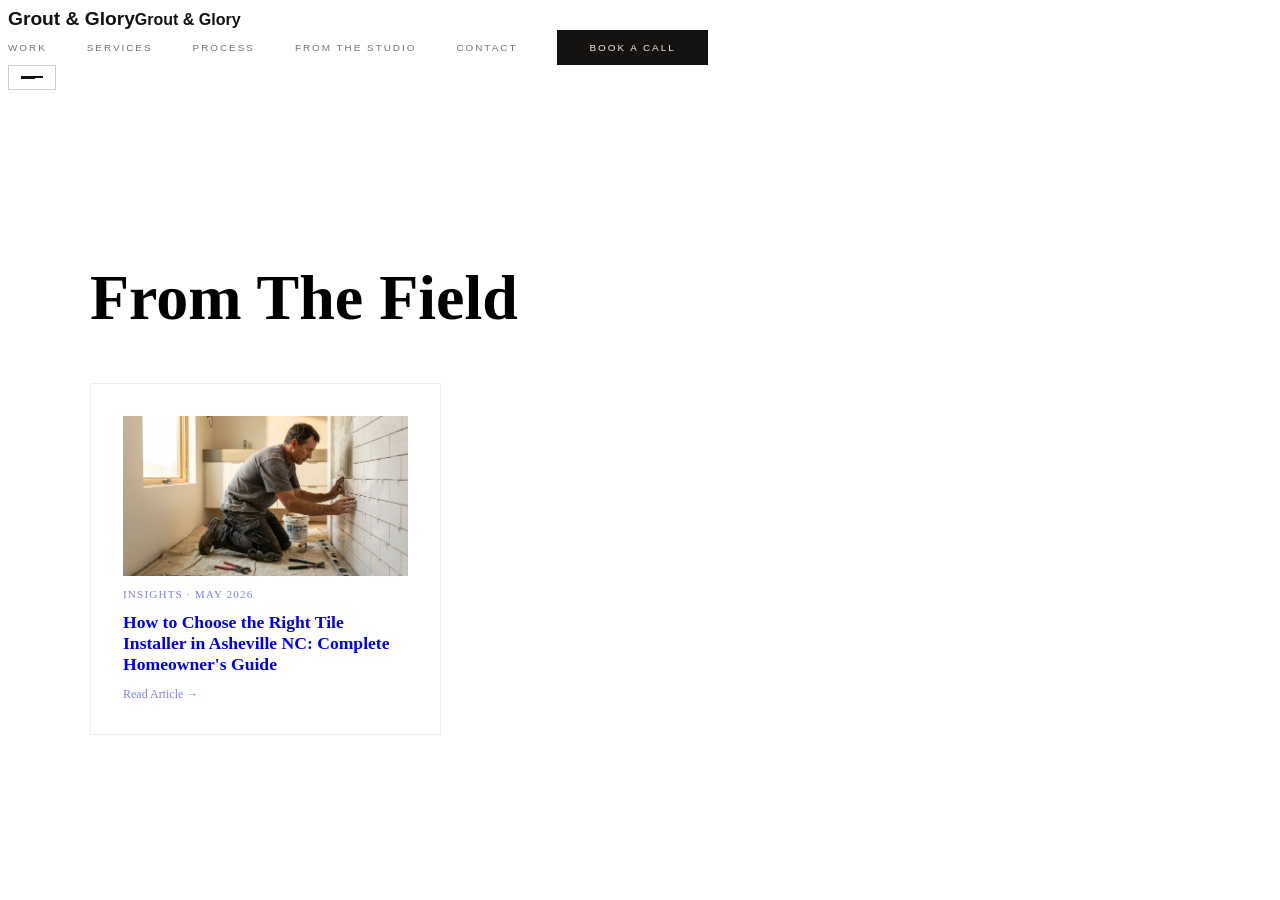
==== blog/index.html @ d34d81d6 "Rebuild blog index: choose-tile-installer-asheville-nc-guide" ====
<!DOCTYPE html>
<html lang="en">
<head>
<meta charset="UTF-8"><meta name="viewport" content="width=device-width, initial-scale=1.0">
<title>Blog | Grout & Glory Tile Co.</title>
<meta name="description" content="Tips, insights, and advice from Grout & Glory Tile Co..">
<link rel="canonical" href="https://www.groutandglory.com/blog/">

<link rel="preload" href="fonts/Chillax-Bold.woff2" as="font" type="font/woff2" crossorigin><link rel="preload" href="fonts/Satoshi-Medium.woff2" as="font" type="font/woff2" crossorigin>
<style>@font-face{font-family:'Chillax';src:url('fonts/Chillax-Medium.woff2') format('woff2');font-weight:500;font-style:normal;font-display:swap;}@font-face{font-family:'Chillax';src:url('fonts/Chillax-SemiBold.woff2') format('woff2');font-weight:600;font-style:normal;font-display:swap;}@font-face{font-family:'Chillax';src:url('fonts/Chillax-Bold.woff2') format('woff2');font-weight:700;font-style:normal;font-display:swap;}@font-face{font-family:'Zodiak';src:url('fonts/Zodiak-Regular.woff2') format('woff2');font-weight:400;font-style:normal;font-display:swap;}@font-face{font-family:'Zodiak';src:url('fonts/Zodiak-Italic.woff2') format('woff2');font-weight:400;font-style:italic;font-display:swap;}@font-face{font-family:'Zodiak';src:url('fonts/Zodiak-Bold.woff2') format('woff2');font-weight:700;font-style:normal;font-display:swap;}@font-face{font-family:'Satoshi';src:url('fonts/Satoshi-Regular.woff2') format('woff2');font-weight:400;font-style:normal;font-display:swap;}@font-face{font-family:'Satoshi';src:url('fonts/Satoshi-Medium.woff2') format('woff2');font-weight:500;font-style:normal;font-display:swap;}</style>
</head>
<body class="bg-linen text-ink font-zodiak leading-relaxed">
<nav id="nav"><a href="#" style="font-family:'Chillax',sans-serif;font-weight:600;font-size:1.2rem;color:#141210;text-decoration:none;" class="desk">Grout &amp; Glory</a><a href="#" style="font-family:'Chillax',sans-serif;font-weight:600;font-size:1rem;color:#141210;text-decoration:none;" class="mob">Grout &amp; Glory</a><div class="desk" style="display:flex;align-items:center;gap:2.5rem;"><a href="#work" style="font-family:'Satoshi',sans-serif;font-size:.62rem;letter-spacing:.2em;text-transform:uppercase;color:#7A7169;text-decoration:none;">Work</a><a href="#services" style="font-family:'Satoshi',sans-serif;font-size:.62rem;letter-spacing:.2em;text-transform:uppercase;color:#7A7169;text-decoration:none;">Services</a><a href="#process" style="font-family:'Satoshi',sans-serif;font-size:.62rem;letter-spacing:.2em;text-transform:uppercase;color:#7A7169;text-decoration:none;">Process</a><a href="/blog/" style="font-family:'Satoshi',sans-serif;font-size:.62rem;letter-spacing:.2em;text-transform:uppercase;color:#7A7169;text-decoration:none;">From the Studio</a><a href="#contact" style="font-family:'Satoshi',sans-serif;font-size:.62rem;letter-spacing:.2em;text-transform:uppercase;color:#7A7169;text-decoration:none;">Contact</a><a href="#contact" style="font-family:'Satoshi',sans-serif;font-size:.62rem;font-weight:500;letter-spacing:.2em;text-transform:uppercase;background:#141210;color:#F2EDE6;padding:.75rem 2rem;text-decoration:none;">Book a Call</a></div><button id="hbg" class="mob" style="flex-direction:column;gap:5px;padding:10px 12px;background:none;border:1px solid #D4CEC7;cursor:pointer;" aria-label="Open menu"><span style="display:block;width:22px;height:1px;background:#141210;"></span><span style="display:block;width:22px;height:1px;background:#141210;"></span><span style="display:block;width:14px;height:1px;background:#141210;"></span></button></nav>
<main style="padding:8rem 3rem 6rem;max-width:1100px;margin:0 auto;">
  <h1 style="font-size:clamp(2rem,5vw,4rem);margin-bottom:3rem;">From The Field</h1>
  <div style="display:grid;grid-template-columns:repeat(auto-fill,minmax(300px,1fr));gap:1.5rem;">
    
    <a href="/blog/choose-tile-installer-asheville-nc-guide/" style="text-decoration:none;display:flex;flex-direction:column;gap:0.75rem;padding:2rem;border:1px solid #eee;transition:border-color 0.2s;" onmouseenter="this.style.borderColor='currentColor'" onmouseleave="this.style.borderColor='#eee'">
      <img src="/blog/choose-tile-installer-asheville-nc-guide/hero.webp" alt="Professional tile installer carefully placing subway tiles on bathroom wall during Asheville home renovation" loading="lazy" style="width:100%;aspect-ratio:16/9;object-fit:cover;">
      <div style="font-size:0.7rem;opacity:0.5;text-transform:uppercase;letter-spacing:0.1em;">Insights · May 2026</div>
      <div style="font-size:1.1rem;font-weight:600;line-height:1.2;">How to Choose the Right Tile Installer in Asheville NC: Complete Homeowner's Guide</div>
      
      <div style="font-size:0.75rem;opacity:0.5;margin-top:auto;">Read Article →</div>
    </a>
  </div>
</main>

</body>
</html>
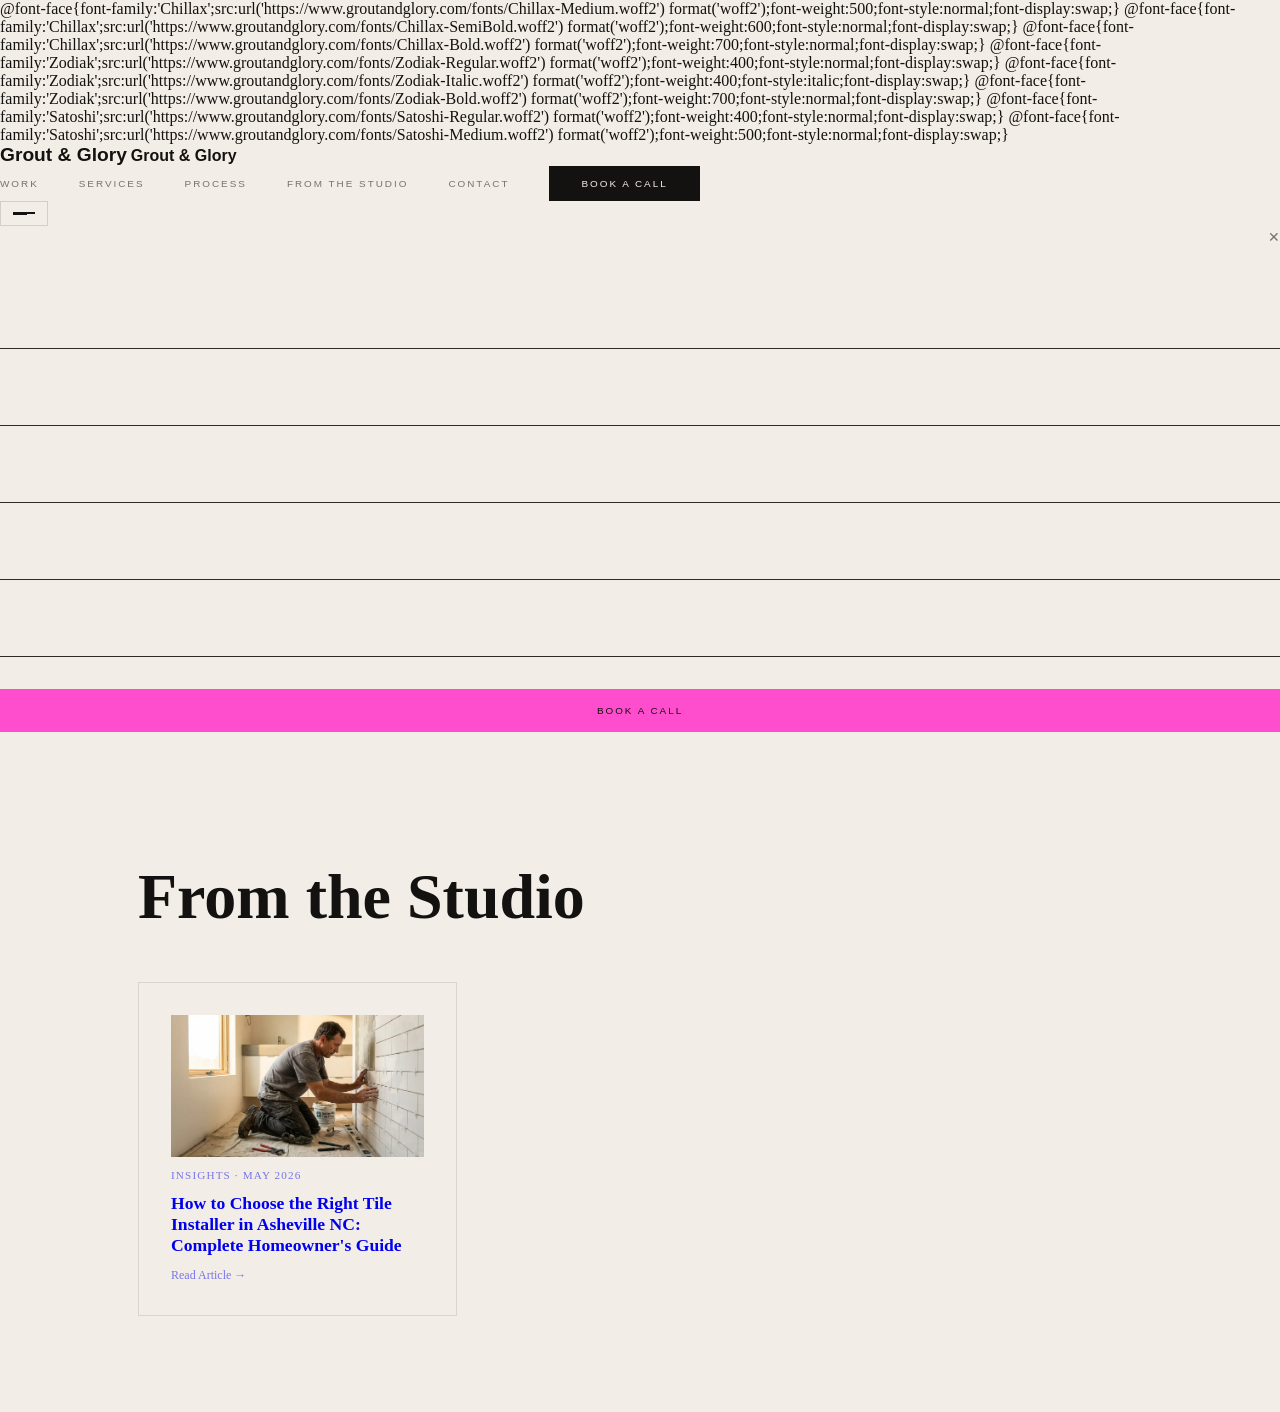
==== commit f69de68a: "Rebuild blog index: choose-tile-installer-asheville-nc-guide" ====
--- a/blog/index.html
+++ b/blog/index.html
@@ -2,20 +2,99 @@
 <html lang="en">
 <head>
 <meta charset="UTF-8"><meta name="viewport" content="width=device-width, initial-scale=1.0">
-<title>Blog | Grout & Glory Tile Co.</title>
+<title>From the Studio | Grout & Glory Tile Co.</title>
 <meta name="description" content="Tips, insights, and advice from Grout & Glory Tile Co..">
-<link rel="canonical" href="https://www.groutandglory.com/blog/">
+<link rel="canonical" href="https://thewaydma.co/blog/">
+@font-face{font-family:'Chillax';src:url('https://www.groutandglory.com/fonts/Chillax-Medium.woff2') format('woff2');font-weight:500;font-style:normal;font-display:swap;}
+@font-face{font-family:'Chillax';src:url('https://www.groutandglory.com/fonts/Chillax-SemiBold.woff2') format('woff2');font-weight:600;font-style:normal;font-display:swap;}
+@font-face{font-family:'Chillax';src:url('https://www.groutandglory.com/fonts/Chillax-Bold.woff2') format('woff2');font-weight:700;font-style:normal;font-display:swap;}
+@font-face{font-family:'Zodiak';src:url('https://www.groutandglory.com/fonts/Zodiak-Regular.woff2') format('woff2');font-weight:400;font-style:normal;font-display:swap;}
+@font-face{font-family:'Zodiak';src:url('https://www.groutandglory.com/fonts/Zodiak-Italic.woff2') format('woff2');font-weight:400;font-style:italic;font-display:swap;}
+@font-face{font-family:'Zodiak';src:url('https://www.groutandglory.com/fonts/Zodiak-Bold.woff2') format('woff2');font-weight:700;font-style:normal;font-display:swap;}
+@font-face{font-family:'Satoshi';src:url('https://www.groutandglory.com/fonts/Satoshi-Regular.woff2') format('woff2');font-weight:400;font-style:normal;font-display:swap;}
+@font-face{font-family:'Satoshi';src:url('https://www.groutandglory.com/fonts/Satoshi-Medium.woff2') format('woff2');font-weight:500;font-style:normal;font-display:swap;}
+<style>
+*{margin:0;padding:0;box-sizing:border-box;}
+body{background:#F2EDE6;}
+body{background:#F2EDE6;color:#141210;font-family:'Zodiak',serif;}
 
-<link rel="preload" href="fonts/Chillax-Bold.woff2" as="font" type="font/woff2" crossorigin><link rel="preload" href="fonts/Satoshi-Medium.woff2" as="font" type="font/woff2" crossorigin>
-<style>@font-face{font-family:'Chillax';src:url('fonts/Chillax-Medium.woff2') format('woff2');font-weight:500;font-style:normal;font-display:swap;}@font-face{font-family:'Chillax';src:url('fonts/Chillax-SemiBold.woff2') format('woff2');font-weight:600;font-style:normal;font-display:swap;}@font-face{font-family:'Chillax';src:url('fonts/Chillax-Bold.woff2') format('woff2');font-weight:700;font-style:normal;font-display:swap;}@font-face{font-family:'Zodiak';src:url('fonts/Zodiak-Regular.woff2') format('woff2');font-weight:400;font-style:normal;font-display:swap;}@font-face{font-family:'Zodiak';src:url('fonts/Zodiak-Italic.woff2') format('woff2');font-weight:400;font-style:italic;font-display:swap;}@font-face{font-family:'Zodiak';src:url('fonts/Zodiak-Bold.woff2') format('woff2');font-weight:700;font-style:normal;font-display:swap;}@font-face{font-family:'Satoshi';src:url('fonts/Satoshi-Regular.woff2') format('woff2');font-weight:400;font-style:normal;font-display:swap;}@font-face{font-family:'Satoshi';src:url('fonts/Satoshi-Medium.woff2') format('woff2');font-weight:500;font-style:normal;font-display:swap;}</style>
+.post-container{max-width:760px;margin:0 auto;padding:8rem 3rem 4rem;}
+
+.post-header{margin-bottom:3rem;padding-bottom:3rem;border-bottom:1px solid #D4CEC7;}
+
+.post-title{font-family:'Chillax',sans-serif;font-weight:700;font-size:clamp(36px,6vw,68px);color:#141210;line-height:.95;letter-spacing:-.03em;margin-bottom:1.5rem;}
+
+.post-excerpt{font-size:1.05rem;color:#7A7169;line-height:1.75;font-style:italic;}
+
+.post-body{line-height:1.8;}
+
+.post-body h2{font-family:'Chillax',sans-serif;font-weight:600;font-size:1.8rem;color:#141210;line-height:1.2;letter-spacing:-.02em;margin:3rem 0 1.5rem;padding-bottom:1rem;border-bottom:1px solid #D4CEC7;}
+
+.post-body p{font-size:1rem;color:#141210;margin-bottom:1.5rem;}
+
+.post-body strong{color:#141210;font-weight:700;}
+
+.post-body ul,.post-body ol{margin:1.5rem 0;padding-left:2rem;}
+
+.post-body li{margin-bottom:.75rem;color:#141210;}
+
+.post-body a.post-link{color:#FF4ECD;text-decoration:underline;text-underline-offset:3px;}
+
+.post-cta{background:#E8E2DA;border:1px solid #D4CEC7;padding:2.5rem;margin:4rem 0;}
+
+.post-cta h3{font-family:'Chillax',sans-serif;font-weight:600;font-size:1.5rem;color:#141210;line-height:1.2;margin-bottom:1rem;}
+
+.post-cta p{color:#7A7169;line-height:1.75;margin-bottom:1.5rem;}
+
+.post-cta-btn{font-family:'Satoshi',sans-serif;font-size:.62rem;font-weight:500;letter-spacing:.2em;text-transform:uppercase;background:#141210;color:#F2EDE6;padding:.75rem 2rem;text-decoration:none;display:inline-block;}
+
+.post-back a{color:#7A7169;opacity:.7;font-family:'Satoshi',sans-serif;font-size:.62rem;letter-spacing:.2em;text-transform:uppercase;text-decoration:none;}
+
+@media(max-width:768px){
+.post-container{padding:6rem 1.5rem 3rem;}
+.post-title{font-size:clamp(28px,8vw,42px);}
+.post-cta{padding:2rem 1.5rem;}
+}
+@media(max-width:768px){body{cursor:auto;}}
+</style>
 </head>
 <body class="bg-linen text-ink font-zodiak leading-relaxed">
-<nav id="nav"><a href="#" style="font-family:'Chillax',sans-serif;font-weight:600;font-size:1.2rem;color:#141210;text-decoration:none;" class="desk">Grout &amp; Glory</a><a href="#" style="font-family:'Chillax',sans-serif;font-weight:600;font-size:1rem;color:#141210;text-decoration:none;" class="mob">Grout &amp; Glory</a><div class="desk" style="display:flex;align-items:center;gap:2.5rem;"><a href="#work" style="font-family:'Satoshi',sans-serif;font-size:.62rem;letter-spacing:.2em;text-transform:uppercase;color:#7A7169;text-decoration:none;">Work</a><a href="#services" style="font-family:'Satoshi',sans-serif;font-size:.62rem;letter-spacing:.2em;text-transform:uppercase;color:#7A7169;text-decoration:none;">Services</a><a href="#process" style="font-family:'Satoshi',sans-serif;font-size:.62rem;letter-spacing:.2em;text-transform:uppercase;color:#7A7169;text-decoration:none;">Process</a><a href="/blog/" style="font-family:'Satoshi',sans-serif;font-size:.62rem;letter-spacing:.2em;text-transform:uppercase;color:#7A7169;text-decoration:none;">From the Studio</a><a href="#contact" style="font-family:'Satoshi',sans-serif;font-size:.62rem;letter-spacing:.2em;text-transform:uppercase;color:#7A7169;text-decoration:none;">Contact</a><a href="#contact" style="font-family:'Satoshi',sans-serif;font-size:.62rem;font-weight:500;letter-spacing:.2em;text-transform:uppercase;background:#141210;color:#F2EDE6;padding:.75rem 2rem;text-decoration:none;">Book a Call</a></div><button id="hbg" class="mob" style="flex-direction:column;gap:5px;padding:10px 12px;background:none;border:1px solid #D4CEC7;cursor:pointer;" aria-label="Open menu"><span style="display:block;width:22px;height:1px;background:#141210;"></span><span style="display:block;width:22px;height:1px;background:#141210;"></span><span style="display:block;width:14px;height:1px;background:#141210;"></span></button></nav>
+<nav id="nav">
+  <a href="#" style="font-family:'Chillax',sans-serif;font-weight:600;font-size:1.2rem;color:#141210;text-decoration:none;" class="desk">Grout &amp; Glory</a>
+  <a href="#" style="font-family:'Chillax',sans-serif;font-weight:600;font-size:1rem;color:#141210;text-decoration:none;" class="mob">Grout &amp; Glory</a>
+  <div class="desk" style="display:flex;align-items:center;gap:2.5rem;">
+    <a href="#work" style="font-family:'Satoshi',sans-serif;font-size:.62rem;letter-spacing:.2em;text-transform:uppercase;color:#7A7169;text-decoration:none;">Work</a>
+    <a href="#services" style="font-family:'Satoshi',sans-serif;font-size:.62rem;letter-spacing:.2em;text-transform:uppercase;color:#7A7169;text-decoration:none;">Services</a>
+    <a href="#process" style="font-family:'Satoshi',sans-serif;font-size:.62rem;letter-spacing:.2em;text-transform:uppercase;color:#7A7169;text-decoration:none;">Process</a>
+    <a href="/blog/" style="font-family:'Satoshi',sans-serif;font-size:.62rem;letter-spacing:.2em;text-transform:uppercase;color:#7A7169;text-decoration:none;">From the Studio</a>
+    <a href="#contact" style="font-family:'Satoshi',sans-serif;font-size:.62rem;letter-spacing:.2em;text-transform:uppercase;color:#7A7169;text-decoration:none;">Contact</a>
+    <a href="#contact" style="font-family:'Satoshi',sans-serif;font-size:.62rem;font-weight:500;letter-spacing:.2em;text-transform:uppercase;background:#141210;color:#F2EDE6;padding:.75rem 2rem;text-decoration:none;">Book a Call</a>
+  </div>
+  <button id="hbg" class="mob" style="flex-direction:column;gap:5px;padding:10px 12px;background:none;border:1px solid #D4CEC7;cursor:pointer;" aria-label="Open menu">
+    <span style="display:block;width:22px;height:1px;background:#141210;"></span>
+    <span style="display:block;width:22px;height:1px;background:#141210;"></span>
+    <span style="display:block;width:14px;height:1px;background:#141210;"></span>
+  </button>
+</nav>
+<div class="mobile-nav" id="mnav">
+  <div style="display:flex;justify-content:space-between;align-items:center;margin-bottom:3rem;">
+    <span style="font-family:'Chillax',sans-serif;font-weight:600;font-size:1.2rem;color:#F2EDE6;">Grout &amp; Glory</span>
+    <button id="cnav" style="font-family:'Satoshi',sans-serif;font-size:.9rem;color:#7A7169;background:none;border:none;" aria-label="Close">&#x2715;</button>
+  </div>
+  <div style="display:flex;flex-direction:column;gap:1.5rem;">
+    <a href="#work" style="font-family:'Chillax',sans-serif;font-size:1.5rem;font-weight:600;color:#F2EDE6;text-decoration:none;border-bottom:1px solid #2E2B28;padding-bottom:1.5rem;" onclick="cmnav()">Work</a>
+    <a href="#services" style="font-family:'Chillax',sans-serif;font-size:1.5rem;font-weight:600;color:#F2EDE6;text-decoration:none;border-bottom:1px solid #2E2B28;padding-bottom:1.5rem;" onclick="cmnav()">Services</a>
+    <a href="#process" style="font-family:'Chillax',sans-serif;font-size:1.5rem;font-weight:600;color:#F2EDE6;text-decoration:none;border-bottom:1px solid #2E2B28;padding-bottom:1.5rem;" onclick="cmnav()">Process</a>
+    <a href="/blog/" style="font-family:'Chillax',sans-serif;font-size:1.5rem;font-weight:600;color:#F2EDE6;text-decoration:none;border-bottom:1px solid #2E2B28;padding-bottom:1.5rem;" onclick="cmnav()">From the Studio</a>
+    <a href="#contact" style="font-family:'Chillax',sans-serif;font-size:1.5rem;font-weight:600;color:#F2EDE6;text-decoration:none;border-bottom:1px solid #2E2B28;padding-bottom:1.5rem;" onclick="cmnav()">Contact</a>
+    <a href="#contact" style="font-family:'Satoshi',sans-serif;font-size:.62rem;letter-spacing:.2em;text-transform:uppercase;background:#FF4ECD;color:#141210;padding:1rem 2rem;text-decoration:none;display:block;text-align:center;margin-top:.5rem;" onclick="cmnav()">Book a Call</a>
+  </div>
+</div>
 <main style="padding:8rem 3rem 6rem;max-width:1100px;margin:0 auto;">
-  <h1 style="font-size:clamp(2rem,5vw,4rem);margin-bottom:3rem;">From The Field</h1>
+  <h1 style="font-size:clamp(2rem,5vw,4rem);margin-bottom:3rem;">From the Studio</h1>
   <div style="display:grid;grid-template-columns:repeat(auto-fill,minmax(300px,1fr));gap:1.5rem;">
     
-    <a href="/blog/choose-tile-installer-asheville-nc-guide/" style="text-decoration:none;display:flex;flex-direction:column;gap:0.75rem;padding:2rem;border:1px solid #eee;transition:border-color 0.2s;" onmouseenter="this.style.borderColor='currentColor'" onmouseleave="this.style.borderColor='#eee'">
+    <a href="/blog/choose-tile-installer-asheville-nc-guide/" style="text-decoration:none;display:flex;flex-direction:column;gap:0.75rem;padding:2rem;border:1px solid rgba(0,0,0,0.1);transition:border-color 0.2s;" onmouseenter="this.style.borderColor='currentColor'" onmouseleave="this.style.borderColor='rgba(0,0,0,0.1)'">
       <img src="/blog/choose-tile-installer-asheville-nc-guide/hero.webp" alt="Professional tile installer carefully placing subway tiles on bathroom wall during Asheville home renovation" loading="lazy" style="width:100%;aspect-ratio:16/9;object-fit:cover;">
       <div style="font-size:0.7rem;opacity:0.5;text-transform:uppercase;letter-spacing:0.1em;">Insights · May 2026</div>
       <div style="font-size:1.1rem;font-weight:600;line-height:1.2;">How to Choose the Right Tile Installer in Asheville NC: Complete Homeowner's Guide</div>
@@ -25,5 +104,9 @@
   </div>
 </main>
 
+<script>
+const nav=document.querySelector('nav');
+if(nav){window.addEventListener('scroll',()=>{if(window.scrollY>60){nav.style.background='rgba(255,255,255,0.95)';nav.style.backdropFilter='blur(12px)';}else{nav.style.background='';nav.style.backdropFilter='';}});}
+</script>
 </body>
 </html>
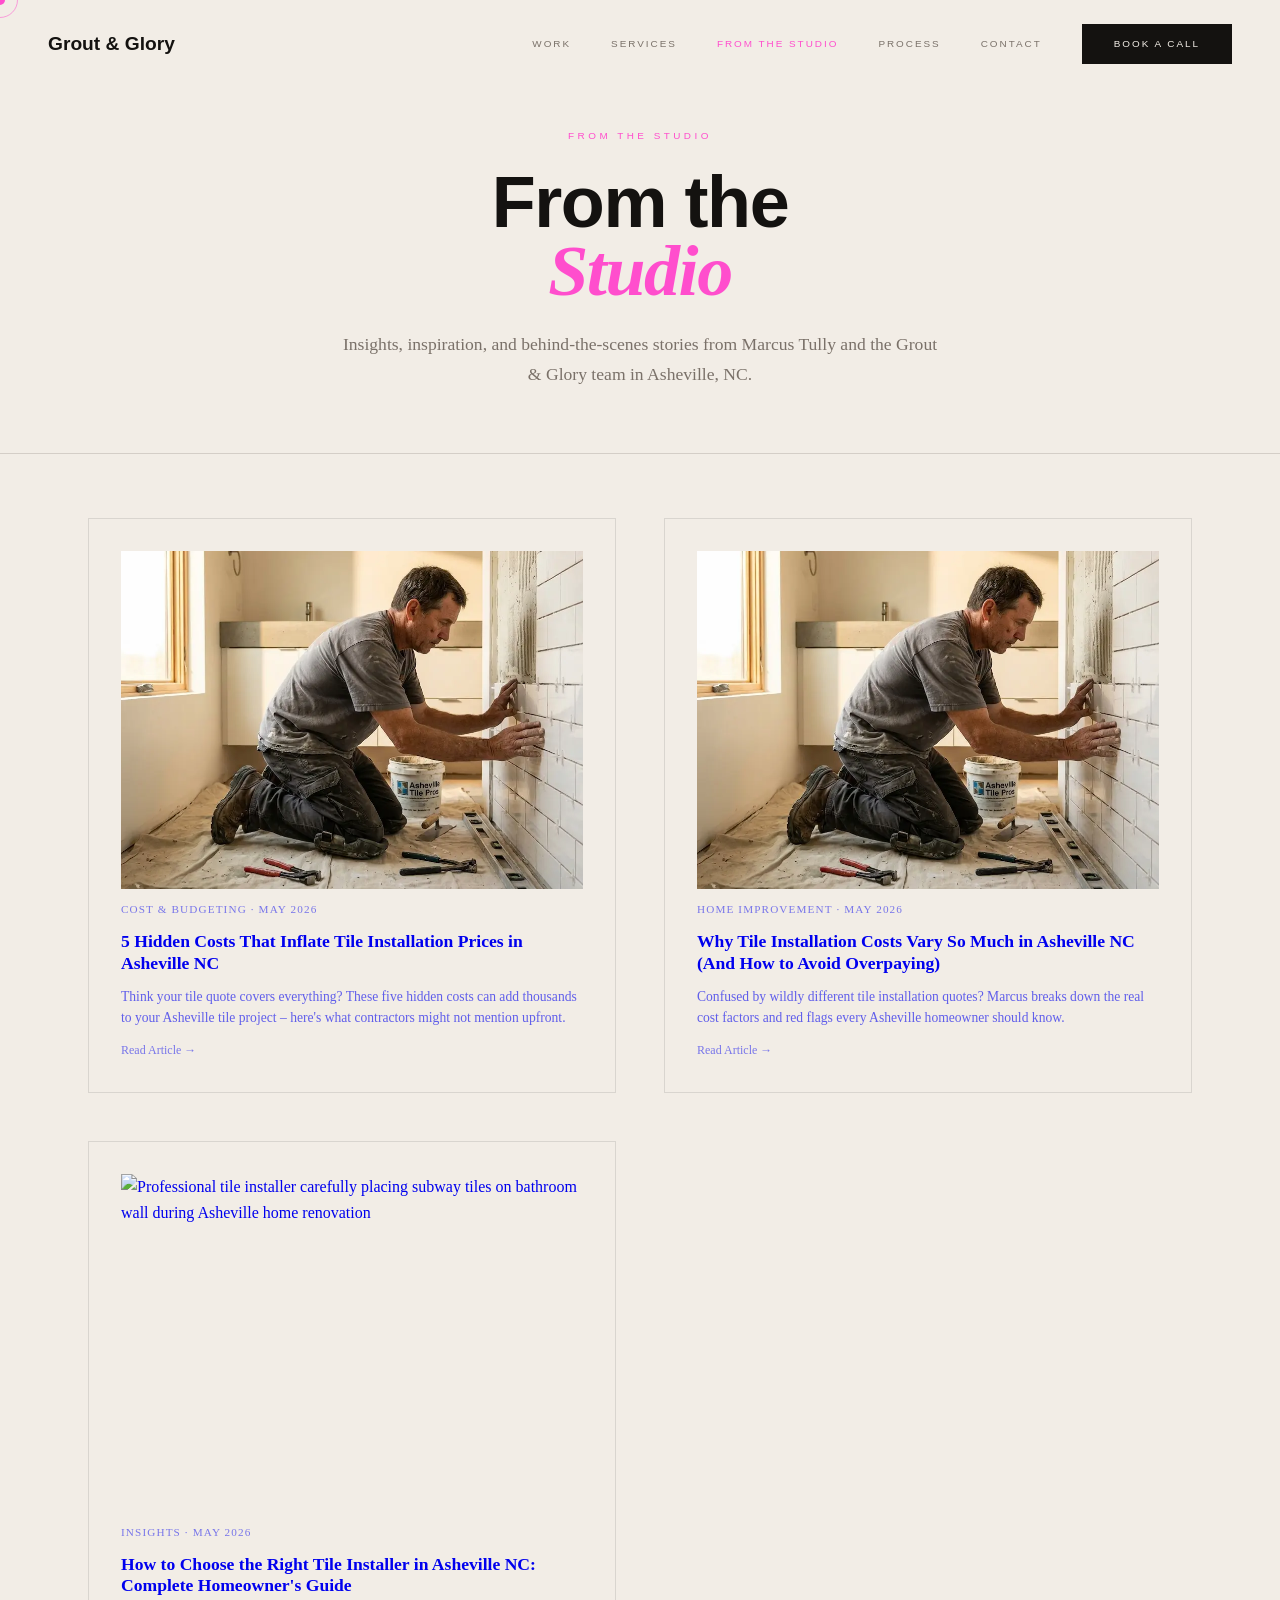
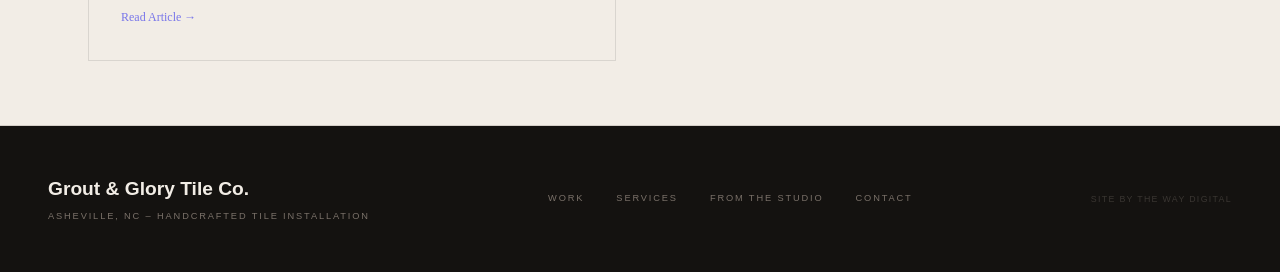
==== commit 85056e79: "Rebuild blog index: hidden-costs-tile-installation-asheville-nc" ====
--- a/blog/index.html
+++ b/blog/index.html
@@ -1,74 +1,82 @@
 <!DOCTYPE html>
 <html lang="en">
 <head>
-<meta charset="UTF-8"><meta name="viewport" content="width=device-width, initial-scale=1.0">
+<meta charset="UTF-8">
+<meta name="viewport" content="width=device-width, initial-scale=1.0">
 <title>From the Studio | Grout & Glory Tile Co.</title>
-<meta name="description" content="Tips, insights, and advice from Grout & Glory Tile Co..">
+<meta name="description" content="Insights, inspiration, and behind-the-scenes stories from Marcus Tully and the Grout & Glory team in Asheville, NC.">
 <link rel="canonical" href="https://thewaydma.co/blog/">
-@font-face{font-family:'Chillax';src:url('https://www.groutandglory.com/fonts/Chillax-Medium.woff2') format('woff2');font-weight:500;font-style:normal;font-display:swap;}
-@font-face{font-family:'Chillax';src:url('https://www.groutandglory.com/fonts/Chillax-SemiBold.woff2') format('woff2');font-weight:600;font-style:normal;font-display:swap;}
-@font-face{font-family:'Chillax';src:url('https://www.groutandglory.com/fonts/Chillax-Bold.woff2') format('woff2');font-weight:700;font-style:normal;font-display:swap;}
-@font-face{font-family:'Zodiak';src:url('https://www.groutandglory.com/fonts/Zodiak-Regular.woff2') format('woff2');font-weight:400;font-style:normal;font-display:swap;}
-@font-face{font-family:'Zodiak';src:url('https://www.groutandglory.com/fonts/Zodiak-Italic.woff2') format('woff2');font-weight:400;font-style:italic;font-display:swap;}
-@font-face{font-family:'Zodiak';src:url('https://www.groutandglory.com/fonts/Zodiak-Bold.woff2') format('woff2');font-weight:700;font-style:normal;font-display:swap;}
-@font-face{font-family:'Satoshi';src:url('https://www.groutandglory.com/fonts/Satoshi-Regular.woff2') format('woff2');font-weight:400;font-style:normal;font-display:swap;}
-@font-face{font-family:'Satoshi';src:url('https://www.groutandglory.com/fonts/Satoshi-Medium.woff2') format('woff2');font-weight:500;font-style:normal;font-display:swap;}
+<meta property="og:type" content="website">
+<meta property="og:url" content="{{INDEX_CANONICAL}}">
+<meta property="og:title" content="From the Studio | Grout & Glory Tile Co.">
+<meta property="og:description" content="Insights, inspiration, and behind-the-scenes stories from Marcus Tully and the Grout & Glory team in Asheville, NC.">
+<meta property="og:site_name" content="Grout & Glory Tile Co.">
+<meta name="twitter:card" content="summary_large_image">
+<meta name="twitter:title" content="From the Studio | Grout & Glory Tile Co.">
+<meta name="twitter:description" content="Insights, inspiration, and behind-the-scenes stories from Marcus Tully and the Grout & Glory team in Asheville, NC.">
+<meta name="theme-color" content="#F2EDE6">
 <style>
-*{margin:0;padding:0;box-sizing:border-box;}
-body{background:#F2EDE6;}
-body{background:#F2EDE6;color:#141210;font-family:'Zodiak',serif;}
-
-.post-container{max-width:760px;margin:0 auto;padding:8rem 3rem 4rem;}
-
-.post-header{margin-bottom:3rem;padding-bottom:3rem;border-bottom:1px solid #D4CEC7;}
-
-.post-title{font-family:'Chillax',sans-serif;font-weight:700;font-size:clamp(36px,6vw,68px);color:#141210;line-height:.95;letter-spacing:-.03em;margin-bottom:1.5rem;}
-
-.post-excerpt{font-size:1.05rem;color:#7A7169;line-height:1.75;font-style:italic;}
-
-.post-body{line-height:1.8;}
-
-.post-body h2{font-family:'Chillax',sans-serif;font-weight:600;font-size:1.8rem;color:#141210;line-height:1.2;letter-spacing:-.02em;margin:3rem 0 1.5rem;padding-bottom:1rem;border-bottom:1px solid #D4CEC7;}
-
-.post-body p{font-size:1rem;color:#141210;margin-bottom:1.5rem;}
-
-.post-body strong{color:#141210;font-weight:700;}
-
-.post-body ul,.post-body ol{margin:1.5rem 0;padding-left:2rem;}
-
-.post-body li{margin-bottom:.75rem;color:#141210;}
-
-.post-body a.post-link{color:#FF4ECD;text-decoration:underline;text-underline-offset:3px;}
-
-.post-cta{background:#E8E2DA;border:1px solid #D4CEC7;padding:2.5rem;margin:4rem 0;}
-
-.post-cta h3{font-family:'Chillax',sans-serif;font-weight:600;font-size:1.5rem;color:#141210;line-height:1.2;margin-bottom:1rem;}
-
-.post-cta p{color:#7A7169;line-height:1.75;margin-bottom:1.5rem;}
-
-.post-cta-btn{font-family:'Satoshi',sans-serif;font-size:.62rem;font-weight:500;letter-spacing:.2em;text-transform:uppercase;background:#141210;color:#F2EDE6;padding:.75rem 2rem;text-decoration:none;display:inline-block;}
-
-.post-back a{color:#7A7169;opacity:.7;font-family:'Satoshi',sans-serif;font-size:.62rem;letter-spacing:.2em;text-transform:uppercase;text-decoration:none;}
-
+@font-face{font-family:'Chillax';src:url('/Chillax-Medium.woff2') format('woff2');font-weight:500;font-style:normal;font-display:swap;}
+@font-face{font-family:'Chillax';src:url('/Chillax-SemiBold.woff2') format('woff2');font-weight:600;font-style:normal;font-display:swap;}
+@font-face{font-family:'Chillax';src:url('/Chillax-Bold.woff2') format('woff2');font-weight:700;font-style:normal;font-display:swap;}
+@font-face{font-family:'Zodiak';src:url('/Zodiak-Regular.woff2') format('woff2');font-weight:400;font-style:normal;font-display:swap;}
+@font-face{font-family:'Zodiak';src:url('/Zodiak-Italic.woff2') format('woff2');font-weight:400;font-style:italic;font-display:swap;}
+@font-face{font-family:'Zodiak';src:url('/Zodiak-Bold.woff2') format('woff2');font-weight:700;font-style:normal;font-display:swap;}
+@font-face{font-family:'Satoshi';src:url('/Satoshi-Regular.woff2') format('woff2');font-weight:400;font-style:normal;font-display:swap;}
+@font-face{font-family:'Satoshi';src:url('/Satoshi-Medium.woff2') format('woff2');font-weight:500;font-style:normal;font-display:swap;}
+*{-webkit-font-smoothing:antialiased;box-sizing:border-box;margin:0;padding:0;}
+body{background:#F2EDE6;color:#141210;font-family:'Zodiak',serif;line-height:1.6;}
+.cursor{position:fixed;width:10px;height:10px;background:#FF4ECD;border-radius:50%;pointer-events:none;z-index:9999;transform:translate(-50%,-50%);transition:transform 0.1s;}
+.cursor-ring{position:fixed;width:36px;height:36px;border:1px solid #FF4ECD;border-radius:50%;pointer-events:none;z-index:9998;transform:translate(-50%,-50%);opacity:0.5;transition:width .25s,height .25s,opacity .25s;}
+.cursor-ring.exp{width:56px;height:56px;opacity:0.2;}
+nav{transition:background .3s,border-color .3s;position:fixed;top:0;left:0;right:0;z-index:300;display:flex;align-items:center;justify-content:space-between;padding:1.5rem 3rem;}
+nav.scrolled{background:rgba(242,237,230,.94);backdrop-filter:blur(12px);border-bottom:1px solid #D4CEC7;}
+.mobile-nav{position:fixed;top:0;right:-100%;width:min(320px,85vw);height:100vh;z-index:500;background:#141210;border-left:1px solid #2E2B28;display:flex;flex-direction:column;transition:right .35s cubic-bezier(.4,0,.2,1);padding:2rem;}
+.mobile-nav.open{right:0;}
+.mob-overlay{display:none;position:fixed;inset:0;background:rgba(20,18,16,.5);z-index:400;}
+.mob-overlay.open{display:block;}
+.blog-header{padding:8rem 3rem 4rem;border-bottom:1px solid #D4CEC7;text-align:center;}
+.blog-grid{max-width:1200px;margin:0 auto;padding:4rem 3rem;display:grid;grid-template-columns:repeat(auto-fit,minmax(350px,1fr));gap:3rem;}
+.post-card{background:#FFF;border:1px solid #E8E2DA;overflow:hidden;transition:transform .3s,box-shadow .3s;}
+.post-card:hover{transform:translateY(-8px);box-shadow:0 20px 40px rgba(20,18,16,.08);}
+.post-card-image{aspect-ratio:16/9;overflow:hidden;background:#E8E2DA;}
+.post-card-image img{width:100%;height:100%;object-fit:cover;transition:transform .5s;}
+.post-card:hover .post-card-image img{transform:scale(1.05);}
+.post-card-content{padding:2rem;}
+.post-card-meta{display:flex;align-items:center;gap:1rem;margin-bottom:1rem;}
+.post-card-category{font-family:'Satoshi',sans-serif;font-size:.58rem;letter-spacing:.2em;text-transform:uppercase;color:#FF4ECD;}
+.post-card-date{font-family:'Satoshi',sans-serif;font-size:.58rem;letter-spacing:.2em;text-transform:uppercase;color:#7A7169;}
+.post-card-title{font-family:'Chillax',sans-serif;font-weight:600;font-size:1.5rem;line-height:1.2;color:#141210;margin-bottom:1rem;}
+.post-card-excerpt{font-size:.9rem;color:#7A7169;line-height:1.7;margin-bottom:1.5rem;}
+.post-card-link{font-family:'Satoshi',sans-serif;font-size:.62rem;letter-spacing:.2em;text-transform:uppercase;color:#FF4ECD;text-decoration:none;display:flex;align-items:center;gap:.5rem;}
 @media(max-width:768px){
-.post-container{padding:6rem 1.5rem 3rem;}
-.post-title{font-size:clamp(28px,8vw,42px);}
-.post-cta{padding:2rem 1.5rem;}
+.cursor,.cursor-ring{display:none;}
+a,button{cursor:pointer;}
+.desk{display:none!important;}
+.mob{display:flex!important;}
+.blog-header{padding:6rem 1.5rem 3rem;}
+.blog-grid{padding:3rem 1.5rem;grid-template-columns:1fr;gap:2rem;}
+.post-card-content{padding:1.5rem;}
 }
-@media(max-width:768px){body{cursor:auto;}}
+@media(min-width:769px){.mob{display:none!important;}}
 </style>
 </head>
-<body class="bg-linen text-ink font-zodiak leading-relaxed">
+<body>
+
+<div class="cursor" id="cur"></div>
+<div class="cursor-ring" id="ring"></div>
+
+<!-- NAV -->
 <nav id="nav">
-  <a href="#" style="font-family:'Chillax',sans-serif;font-weight:600;font-size:1.2rem;color:#141210;text-decoration:none;" class="desk">Grout &amp; Glory</a>
-  <a href="#" style="font-family:'Chillax',sans-serif;font-weight:600;font-size:1rem;color:#141210;text-decoration:none;" class="mob">Grout &amp; Glory</a>
+  <a href="https://www.groutandglory.com/" style="font-family:'Chillax',sans-serif;font-weight:600;font-size:1.2rem;color:#141210;text-decoration:none;" class="desk">Grout &amp; Glory</a>
+  <a href="https://www.groutandglory.com/" style="font-family:'Chillax',sans-serif;font-weight:600;font-size:1rem;color:#141210;text-decoration:none;" class="mob">Grout &amp; Glory</a>
   <div class="desk" style="display:flex;align-items:center;gap:2.5rem;">
-    <a href="#work" style="font-family:'Satoshi',sans-serif;font-size:.62rem;letter-spacing:.2em;text-transform:uppercase;color:#7A7169;text-decoration:none;">Work</a>
-    <a href="#services" style="font-family:'Satoshi',sans-serif;font-size:.62rem;letter-spacing:.2em;text-transform:uppercase;color:#7A7169;text-decoration:none;">Services</a>
-    <a href="#process" style="font-family:'Satoshi',sans-serif;font-size:.62rem;letter-spacing:.2em;text-transform:uppercase;color:#7A7169;text-decoration:none;">Process</a>
-    <a href="/blog/" style="font-family:'Satoshi',sans-serif;font-size:.62rem;letter-spacing:.2em;text-transform:uppercase;color:#7A7169;text-decoration:none;">From the Studio</a>
-    <a href="#contact" style="font-family:'Satoshi',sans-serif;font-size:.62rem;letter-spacing:.2em;text-transform:uppercase;color:#7A7169;text-decoration:none;">Contact</a>
-    <a href="#contact" style="font-family:'Satoshi',sans-serif;font-size:.62rem;font-weight:500;letter-spacing:.2em;text-transform:uppercase;background:#141210;color:#F2EDE6;padding:.75rem 2rem;text-decoration:none;">Book a Call</a>
+    <a href="https://www.groutandglory.com/#work" style="font-family:'Satoshi',sans-serif;font-size:.62rem;letter-spacing:.2em;text-transform:uppercase;color:#7A7169;text-decoration:none;">Work</a>
+    <a href="https://www.groutandglory.com/#services" style="font-family:'Satoshi',sans-serif;font-size:.62rem;letter-spacing:.2em;text-transform:uppercase;color:#7A7169;text-decoration:none;">Services</a>
+    <a href="/blog/" style="font-family:'Satoshi',sans-serif;font-size:.62rem;letter-spacing:.2em;text-transform:uppercase;color:#FF4ECD;text-decoration:none;">From the Studio</a>
+    <a href="https://www.groutandglory.com/#process" style="font-family:'Satoshi',sans-serif;font-size:.62rem;letter-spacing:.2em;text-transform:uppercase;color:#7A7169;text-decoration:none;">Process</a>
+    <a href="https://www.groutandglory.com/#contact" style="font-family:'Satoshi',sans-serif;font-size:.62rem;letter-spacing:.2em;text-transform:uppercase;color:#7A7169;text-decoration:none;">Contact</a>
+    <a href="https://www.groutandglory.com/#contact" style="font-family:'Satoshi',sans-serif;font-size:.62rem;font-weight:500;letter-spacing:.2em;text-transform:uppercase;background:#141210;color:#F2EDE6;padding:.75rem 2rem;text-decoration:none;">Book a Call</a>
   </div>
   <button id="hbg" class="mob" style="flex-direction:column;gap:5px;padding:10px 12px;background:none;border:1px solid #D4CEC7;cursor:pointer;" aria-label="Open menu">
     <span style="display:block;width:22px;height:1px;background:#141210;"></span>
@@ -76,37 +84,107 @@
     <span style="display:block;width:14px;height:1px;background:#141210;"></span>
   </button>
 </nav>
+
 <div class="mobile-nav" id="mnav">
   <div style="display:flex;justify-content:space-between;align-items:center;margin-bottom:3rem;">
     <span style="font-family:'Chillax',sans-serif;font-weight:600;font-size:1.2rem;color:#F2EDE6;">Grout &amp; Glory</span>
     <button id="cnav" style="font-family:'Satoshi',sans-serif;font-size:.9rem;color:#7A7169;background:none;border:none;" aria-label="Close">&#x2715;</button>
   </div>
   <div style="display:flex;flex-direction:column;gap:1.5rem;">
-    <a href="#work" style="font-family:'Chillax',sans-serif;font-size:1.5rem;font-weight:600;color:#F2EDE6;text-decoration:none;border-bottom:1px solid #2E2B28;padding-bottom:1.5rem;" onclick="cmnav()">Work</a>
-    <a href="#services" style="font-family:'Chillax',sans-serif;font-size:1.5rem;font-weight:600;color:#F2EDE6;text-decoration:none;border-bottom:1px solid #2E2B28;padding-bottom:1.5rem;" onclick="cmnav()">Services</a>
-    <a href="#process" style="font-family:'Chillax',sans-serif;font-size:1.5rem;font-weight:600;color:#F2EDE6;text-decoration:none;border-bottom:1px solid #2E2B28;padding-bottom:1.5rem;" onclick="cmnav()">Process</a>
-    <a href="/blog/" style="font-family:'Chillax',sans-serif;font-size:1.5rem;font-weight:600;color:#F2EDE6;text-decoration:none;border-bottom:1px solid #2E2B28;padding-bottom:1.5rem;" onclick="cmnav()">From the Studio</a>
-    <a href="#contact" style="font-family:'Chillax',sans-serif;font-size:1.5rem;font-weight:600;color:#F2EDE6;text-decoration:none;border-bottom:1px solid #2E2B28;padding-bottom:1.5rem;" onclick="cmnav()">Contact</a>
-    <a href="#contact" style="font-family:'Satoshi',sans-serif;font-size:.62rem;letter-spacing:.2em;text-transform:uppercase;background:#FF4ECD;color:#141210;padding:1rem 2rem;text-decoration:none;display:block;text-align:center;margin-top:.5rem;" onclick="cmnav()">Book a Call</a>
+    <a href="https://www.groutandglory.com/#work" style="font-family:'Chillax',sans-serif;font-size:1.5rem;font-weight:600;color:#F2EDE6;text-decoration:none;border-bottom:1px solid #2E2B28;padding-bottom:1.5rem;" onclick="cmnav()">Work</a>
+    <a href="https://www.groutandglory.com/#services" style="font-family:'Chillax',sans-serif;font-size:1.5rem;font-weight:600;color:#F2EDE6;text-decoration:none;border-bottom:1px solid #2E2B28;padding-bottom:1.5rem;" onclick="cmnav()">Services</a>
+    <a href="/blog/" style="font-family:'Chillax',sans-serif;font-size:1.5rem;font-weight:600;color:#FF4ECD;text-decoration:none;border-bottom:1px solid #2E2B28;padding-bottom:1.5rem;" onclick="cmnav()">From the Studio</a>
+    <a href="https://www.groutandglory.com/#process" style="font-family:'Chillax',sans-serif;font-size:1.5rem;font-weight:600;color:#F2EDE6;text-decoration:none;border-bottom:1px solid #2E2B28;padding-bottom:1.5rem;" onclick="cmnav()">Process</a>
+    <a href="https://www.groutandglory.com/#contact" style="font-family:'Chillax',sans-serif;font-size:1.5rem;font-weight:600;color:#F2EDE6;text-decoration:none;border-bottom:1px solid #2E2B28;padding-bottom:1.5rem;" onclick="cmnav()">Contact</a>
+    <a href="https://www.groutandglory.com/#contact" style="font-family:'Satoshi',sans-serif;font-size:.62rem;letter-spacing:.2em;text-transform:uppercase;background:#FF4ECD;color:#141210;padding:1rem 2rem;text-decoration:none;display:block;text-align:center;margin-top:.5rem;" onclick="cmnav()">Book a Call</a>
   </div>
 </div>
-<main style="padding:8rem 3rem 6rem;max-width:1100px;margin:0 auto;">
-  <h1 style="font-size:clamp(2rem,5vw,4rem);margin-bottom:3rem;">From the Studio</h1>
-  <div style="display:grid;grid-template-columns:repeat(auto-fill,minmax(300px,1fr));gap:1.5rem;">
-    
+<div class="mob-overlay" id="movl" onclick="cmnav()"></div>
+
+<main>
+
+<!-- BLOG HEADER -->
+<section class="blog-header">
+  <div style="max-width:600px;margin:0 auto;">
+    <div style="font-family:'Satoshi',sans-serif;font-size:.62rem;letter-spacing:.35em;text-transform:uppercase;color:#FF4ECD;margin-bottom:1.5rem;">From the Studio</div>
+    <h1 style="font-family:'Chillax',sans-serif;font-weight:700;font-size:clamp(42px,6vw,72px);line-height:.95;letter-spacing:-.02em;color:#141210;margin-bottom:1.5rem;">From the<br><em style="color:#FF4ECD;font-style:italic;font-family:'Zodiak',serif;">Studio</em></h1>
+    <p style="font-size:1.1rem;color:#7A7169;line-height:1.7;">Insights, inspiration, and behind-the-scenes stories from Marcus Tully and the Grout & Glory team in Asheville, NC.</p>
+  </div>
+</section>
+
+<!-- BLOG GRID -->
+<section class="blog-grid">
+  
+    <a href="/blog/hidden-costs-tile-installation-asheville-nc/" style="text-decoration:none;display:flex;flex-direction:column;gap:0.75rem;padding:2rem;border:1px solid rgba(0,0,0,0.1);transition:border-color 0.2s;" onmouseenter="this.style.borderColor='currentColor'" onmouseleave="this.style.borderColor='rgba(0,0,0,0.1)'">
+      <img src="/blog/hidden-costs-tile-installation-asheville-nc/hero.webp" alt="Asheville tile contractor examining damaged subfloor with water damage after removing old ceramic tiles" loading="lazy" width="600" height="338" style="width:100%;aspect-ratio:16/9;object-fit:cover;">
+      <div style="font-size:0.7rem;opacity:0.5;text-transform:uppercase;letter-spacing:0.1em;">Cost & Budgeting · May 2026</div>
+      <div style="font-size:1.1rem;font-weight:600;line-height:1.2;">5 Hidden Costs That Inflate Tile Installation Prices in Asheville NC</div>
+      <div style="font-size:0.85rem;opacity:0.6;line-height:1.6;">Think your tile quote covers everything? These five hidden costs can add thousands to your Asheville tile project &ndash; here's what contractors might not mention upfront.</div>
+      <div style="font-size:0.75rem;opacity:0.5;margin-top:auto;">Read Article →</div>
+    </a>
+    <a href="/blog/tile-installation-cost-asheville-nc-avoid-overpaying/" style="text-decoration:none;display:flex;flex-direction:column;gap:0.75rem;padding:2rem;border:1px solid rgba(0,0,0,0.1);transition:border-color 0.2s;" onmouseenter="this.style.borderColor='currentColor'" onmouseleave="this.style.borderColor='rgba(0,0,0,0.1)'">
+      <img src="/blog/tile-installation-cost-asheville-nc-avoid-overpaying/hero.webp" alt="Professional tile contractor installing porcelain floor tiles in Asheville kitchen with mountain view" loading="lazy" width="600" height="338" style="width:100%;aspect-ratio:16/9;object-fit:cover;">
+      <div style="font-size:0.7rem;opacity:0.5;text-transform:uppercase;letter-spacing:0.1em;">Home Improvement · May 2026</div>
+      <div style="font-size:1.1rem;font-weight:600;line-height:1.2;">Why Tile Installation Costs Vary So Much in Asheville NC (And How to Avoid Overpaying)</div>
+      <div style="font-size:0.85rem;opacity:0.6;line-height:1.6;">Confused by wildly different tile installation quotes? Marcus breaks down the real cost factors and red flags every Asheville homeowner should know.</div>
+      <div style="font-size:0.75rem;opacity:0.5;margin-top:auto;">Read Article →</div>
+    </a>
     <a href="/blog/choose-tile-installer-asheville-nc-guide/" style="text-decoration:none;display:flex;flex-direction:column;gap:0.75rem;padding:2rem;border:1px solid rgba(0,0,0,0.1);transition:border-color 0.2s;" onmouseenter="this.style.borderColor='currentColor'" onmouseleave="this.style.borderColor='rgba(0,0,0,0.1)'">
-      <img src="/blog/choose-tile-installer-asheville-nc-guide/hero.webp" alt="Professional tile installer carefully placing subway tiles on bathroom wall during Asheville home renovation" loading="lazy" style="width:100%;aspect-ratio:16/9;object-fit:cover;">
+      <img src="/blog/choose-tile-installer-asheville-nc-guide/hero.webp" alt="Professional tile installer carefully placing subway tiles on bathroom wall during Asheville home renovation" loading="lazy" width="600" height="338" style="width:100%;aspect-ratio:16/9;object-fit:cover;">
       <div style="font-size:0.7rem;opacity:0.5;text-transform:uppercase;letter-spacing:0.1em;">Insights · May 2026</div>
       <div style="font-size:1.1rem;font-weight:600;line-height:1.2;">How to Choose the Right Tile Installer in Asheville NC: Complete Homeowner's Guide</div>
       
       <div style="font-size:0.75rem;opacity:0.5;margin-top:auto;">Read Article →</div>
     </a>
-  </div>
+</section>
+
 </main>
 
+<!-- FOOTER -->
+<footer style="padding:3rem;background:#141210;border-top:1px solid #D4CEC7;">
+  <div style="display:flex;flex-wrap:wrap;align-items:center;justify-content:space-between;gap:1.5rem;">
+    <div>
+      <div style="font-family:'Chillax',sans-serif;font-weight:600;font-size:1.2rem;color:#F2EDE6;margin-bottom:.3rem;">Grout &amp; Glory Tile Co.</div>
+      <div style="font-family:'Satoshi',sans-serif;font-size:.58rem;letter-spacing:.2em;text-transform:uppercase;color:#7A7169;">Asheville, NC – Handcrafted Tile Installation</div>
+    </div>
+    <div style="display:flex;gap:2rem;">
+      <a href="https://www.groutandglory.com/#work" style="font-family:'Satoshi',sans-serif;font-size:.58rem;letter-spacing:.2em;text-transform:uppercase;color:#7A7169;text-decoration:none;">Work</a>
+      <a href="https://www.groutandglory.com/#services" style="font-family:'Satoshi',sans-serif;font-size:.58rem;letter-spacing:.2em;text-transform:uppercase;color:#7A7169;text-decoration:none;">Services</a>
+      <a href="/blog/" style="font-family:'Satoshi',sans-serif;font-size:.58rem;letter-spacing:.2em;text-transform:uppercase;color:#7A7169;text-decoration:none;">From the Studio</a>
+      <a href="https://www.groutandglory.com/#contact" style="font-family:'Satoshi',sans-serif;font-size:.58rem;letter-spacing:.2em;text-transform:uppercase;color:#7A7169;text-decoration:none;">Contact</a>
+    </div>
+    <div style="font-family:'Satoshi',sans-serif;font-size:.55rem;letter-spacing:.15em;text-transform:uppercase;color:#3a3632;">Site by <a href="https://thewaydma.com" style="color:#3a3632;text-decoration:none;">The Way Digital</a></div>
+  </div>
+</footer>
+
 <script>
-const nav=document.querySelector('nav');
-if(nav){window.addEventListener('scroll',()=>{if(window.scrollY>60){nav.style.background='rgba(255,255,255,0.95)';nav.style.backdropFilter='blur(12px)';}else{nav.style.background='';nav.style.backdropFilter='';}});}
+let cursor,ring;
+if(window.innerWidth>768){
+  cursor=document.getElementById('cur');
+  ring=document.getElementById('ring');
+  document.addEventListener('mousemove',e=>{
+    if(cursor){cursor.style.left=e.clientX+'px';cursor.style.top=e.clientY+'px';}
+    if(ring){ring.style.left=e.clientX+'px';ring.style.top=e.clientY+'px';}
+  });
+  document.addEventListener('mouseenter',()=>{if(cursor)cursor.style.opacity='1';if(ring)ring.style.opacity='0.5';});
+  document.addEventListener('mouseleave',()=>{if(cursor)cursor.style.opacity='0';if(ring)ring.style.opacity='0';});
+  document.querySelectorAll('a,button').forEach(el=>{
+    el.addEventListener('mouseenter',()=>{if(ring)ring.classList.add('exp');});
+    el.addEventListener('mouseleave',()=>{if(ring)ring.classList.remove('exp');});
+  });
+}
+const nav=document.getElementById('nav');
+if(nav){
+  window.addEventListener('scroll',()=>{
+    nav.classList.toggle('scrolled',window.scrollY>50);
+  });
+}
+const hbg=document.getElementById('hbg'),mnav=document.getElementById('mnav'),movl=document.getElementById('movl'),cnav=document.getElementById('cnav');
+function omnav(){mnav?.classList.add('open');movl?.classList.add('open');}
+function cmnav(){mnav?.classList.remove('open');movl?.classList.remove('open');}
+hbg?.addEventListener('click',omnav);
+cnav?.addEventListener('click',cmnav);
 </script>
+
 </body>
 </html>
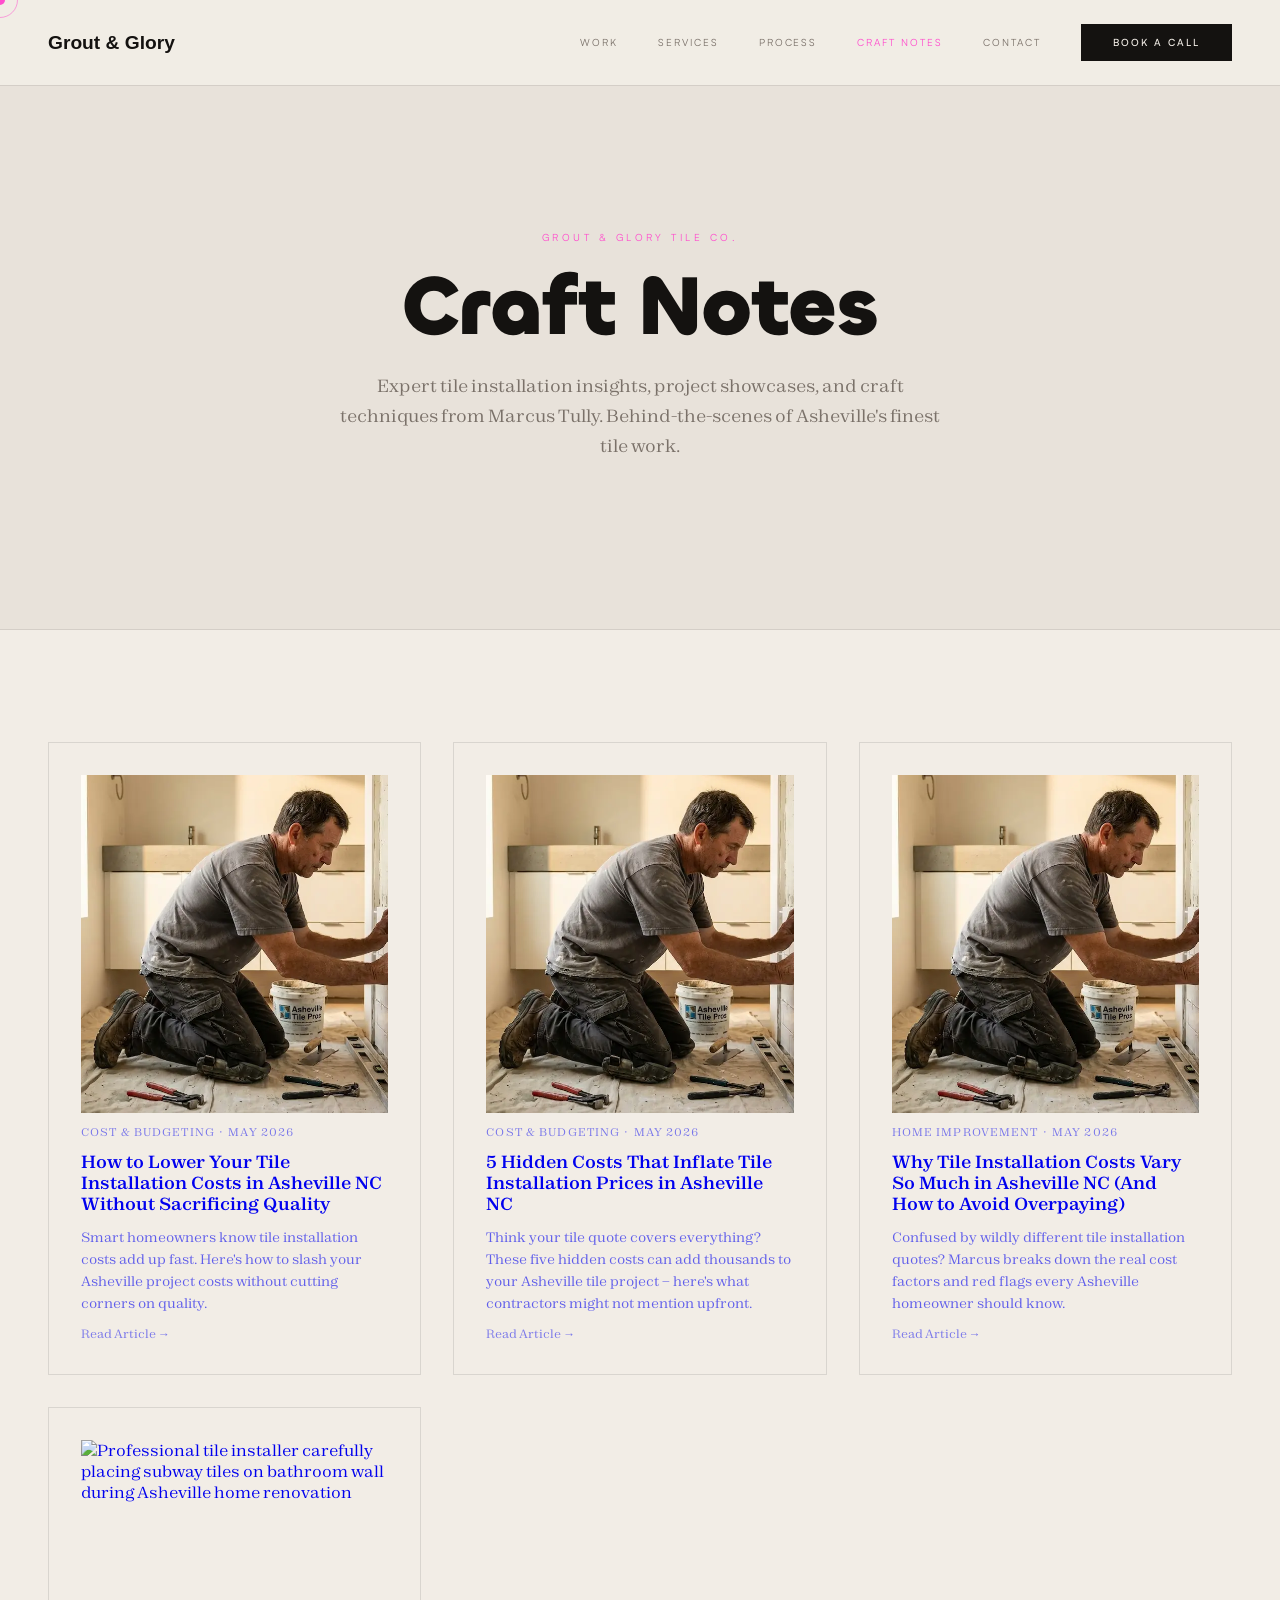
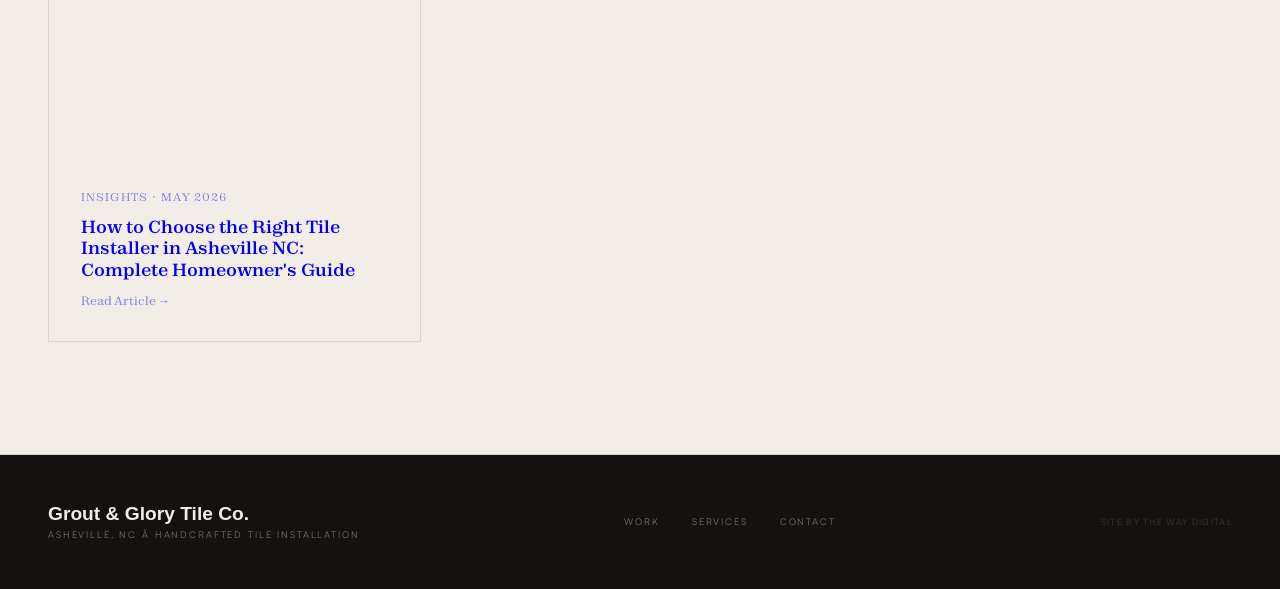
==== commit 7eb8b00b: "Rebuild blog index: lower-tile-installation-costs-asheville-nc-without-sacrificing-quality" ====
--- a/blog/index.html
+++ b/blog/index.html
@@ -3,62 +3,67 @@
 <head>
 <meta charset="UTF-8">
 <meta name="viewport" content="width=device-width, initial-scale=1.0">
-<title>From the Studio | Grout & Glory Tile Co.</title>
-<meta name="description" content="Insights, inspiration, and behind-the-scenes stories from Marcus Tully and the Grout & Glory team in Asheville, NC.">
+<title>Craft Notes | Grout & Glory Tile Co.</title>
+<meta name="description" content="Expert tile installation insights, project showcases, and craft techniques from Marcus Tully at Grout & Glory Tile Co. in Asheville, NC.">
 <link rel="canonical" href="https://thewaydma.co/blog/">
 <meta property="og:type" content="website">
-<meta property="og:url" content="{{INDEX_CANONICAL}}">
-<meta property="og:title" content="From the Studio | Grout & Glory Tile Co.">
-<meta property="og:description" content="Insights, inspiration, and behind-the-scenes stories from Marcus Tully and the Grout & Glory team in Asheville, NC.">
+<meta property="og:url" content="https://thewaydma.co/blog/">
+<meta property="og:title" content="Craft Notes | Grout & Glory Tile Co.">
+<meta property="og:description" content="Expert tile installation insights, project showcases, and craft techniques from Marcus Tully at Grout & Glory Tile Co. in Asheville, NC.">
 <meta property="og:site_name" content="Grout & Glory Tile Co.">
 <meta name="twitter:card" content="summary_large_image">
-<meta name="twitter:title" content="From the Studio | Grout & Glory Tile Co.">
-<meta name="twitter:description" content="Insights, inspiration, and behind-the-scenes stories from Marcus Tully and the Grout & Glory team in Asheville, NC.">
+<meta name="twitter:title" content="Craft Notes | Grout & Glory Tile Co.">
+<meta name="twitter:description" content="Expert tile installation insights, project showcases, and craft techniques from Marcus Tully at Grout & Glory Tile Co. in Asheville, NC.">
 <meta name="theme-color" content="#F2EDE6">
+<link rel="preload" href="/fonts/Chillax-Bold.woff2" as="font" type="font/woff2" crossorigin>
+<link rel="preload" href="/fonts/Satoshi-Medium.woff2" as="font" type="font/woff2" crossorigin>
 <style>
-@font-face{font-family:'Chillax';src:url('/Chillax-Medium.woff2') format('woff2');font-weight:500;font-style:normal;font-display:swap;}
-@font-face{font-family:'Chillax';src:url('/Chillax-SemiBold.woff2') format('woff2');font-weight:600;font-style:normal;font-display:swap;}
-@font-face{font-family:'Chillax';src:url('/Chillax-Bold.woff2') format('woff2');font-weight:700;font-style:normal;font-display:swap;}
-@font-face{font-family:'Zodiak';src:url('/Zodiak-Regular.woff2') format('woff2');font-weight:400;font-style:normal;font-display:swap;}
-@font-face{font-family:'Zodiak';src:url('/Zodiak-Italic.woff2') format('woff2');font-weight:400;font-style:italic;font-display:swap;}
-@font-face{font-family:'Zodiak';src:url('/Zodiak-Bold.woff2') format('woff2');font-weight:700;font-style:normal;font-display:swap;}
-@font-face{font-family:'Satoshi';src:url('/Satoshi-Regular.woff2') format('woff2');font-weight:400;font-style:normal;font-display:swap;}
-@font-face{font-family:'Satoshi';src:url('/Satoshi-Medium.woff2') format('woff2');font-weight:500;font-style:normal;font-display:swap;}
+@font-face{font-family:'Chillax';src:url('/fonts/Chillax-Medium.woff2') format('woff2');font-weight:500;font-style:normal;font-display:swap;}
+@font-face{font-family:'Chillax';src:url('/fonts/Chillax-SemiBold.woff2') format('woff2');font-weight:600;font-style:normal;font-display:swap;}
+@font-face{font-family:'Chillax';src:url('/fonts/Chillax-Bold.woff2') format('woff2');font-weight:700;font-style:normal;font-display:swap;}
+@font-face{font-family:'Zodiak';src:url('/fonts/Zodiak-Regular.woff2') format('woff2');font-weight:400;font-style:normal;font-display:swap;}
+@font-face{font-family:'Zodiak';src:url('/fonts/Zodiak-Italic.woff2') format('woff2');font-weight:400;font-style:italic;font-display:swap;}
+@font-face{font-family:'Zodiak';src:url('/fonts/Zodiak-Bold.woff2') format('woff2');font-weight:700;font-style:normal;font-display:swap;}
+@font-face{font-family:'Satoshi';src:url('/fonts/Satoshi-Regular.woff2') format('woff2');font-weight:400;font-style:normal;font-display:swap;}
+@font-face{font-family:'Satoshi';src:url('/fonts/Satoshi-Medium.woff2') format('woff2');font-weight:500;font-style:normal;font-display:swap;}
+
 *{-webkit-font-smoothing:antialiased;box-sizing:border-box;margin:0;padding:0;}
-body{background:#F2EDE6;color:#141210;font-family:'Zodiak',serif;line-height:1.6;}
+body{background:#F2EDE6;color:#141210;cursor:none;font-family:'Zodiak',serif;}
 .cursor{position:fixed;width:10px;height:10px;background:#FF4ECD;border-radius:50%;pointer-events:none;z-index:9999;transform:translate(-50%,-50%);transition:transform 0.1s;}
 .cursor-ring{position:fixed;width:36px;height:36px;border:1px solid #FF4ECD;border-radius:50%;pointer-events:none;z-index:9998;transform:translate(-50%,-50%);opacity:0.5;transition:width .25s,height .25s,opacity .25s;}
 .cursor-ring.exp{width:56px;height:56px;opacity:0.2;}
-nav{transition:background .3s,border-color .3s;position:fixed;top:0;left:0;right:0;z-index:300;display:flex;align-items:center;justify-content:space-between;padding:1.5rem 3rem;}
-nav.scrolled{background:rgba(242,237,230,.94);backdrop-filter:blur(12px);border-bottom:1px solid #D4CEC7;}
+nav{transition:background .3s,border-color .3s;position:fixed;top:0;left:0;right:0;z-index:300;display:flex;align-items:center;justify-content:space-between;padding:1.5rem 3rem;background:rgba(242,237,230,.94);backdrop-filter:blur(12px);border-bottom:1px solid #D4CEC7;}
 .mobile-nav{position:fixed;top:0;right:-100%;width:min(320px,85vw);height:100vh;z-index:500;background:#141210;border-left:1px solid #2E2B28;display:flex;flex-direction:column;transition:right .35s cubic-bezier(.4,0,.2,1);padding:2rem;}
 .mobile-nav.open{right:0;}
 .mob-overlay{display:none;position:fixed;inset:0;background:rgba(20,18,16,.5);z-index:400;}
 .mob-overlay.open{display:block;}
-.blog-header{padding:8rem 3rem 4rem;border-bottom:1px solid #D4CEC7;text-align:center;}
-.blog-grid{max-width:1200px;margin:0 auto;padding:4rem 3rem;display:grid;grid-template-columns:repeat(auto-fit,minmax(350px,1fr));gap:3rem;}
-.post-card{background:#FFF;border:1px solid #E8E2DA;overflow:hidden;transition:transform .3s,box-shadow .3s;}
-.post-card:hover{transform:translateY(-8px);box-shadow:0 20px 40px rgba(20,18,16,.08);}
-.post-card-image{aspect-ratio:16/9;overflow:hidden;background:#E8E2DA;}
-.post-card-image img{width:100%;height:100%;object-fit:cover;transition:transform .5s;}
-.post-card:hover .post-card-image img{transform:scale(1.05);}
-.post-card-content{padding:2rem;}
-.post-card-meta{display:flex;align-items:center;gap:1rem;margin-bottom:1rem;}
-.post-card-category{font-family:'Satoshi',sans-serif;font-size:.58rem;letter-spacing:.2em;text-transform:uppercase;color:#FF4ECD;}
-.post-card-date{font-family:'Satoshi',sans-serif;font-size:.58rem;letter-spacing:.2em;text-transform:uppercase;color:#7A7169;}
-.post-card-title{font-family:'Chillax',sans-serif;font-weight:600;font-size:1.5rem;line-height:1.2;color:#141210;margin-bottom:1rem;}
-.post-card-excerpt{font-size:.9rem;color:#7A7169;line-height:1.7;margin-bottom:1.5rem;}
-.post-card-link{font-family:'Satoshi',sans-serif;font-size:.62rem;letter-spacing:.2em;text-transform:uppercase;color:#FF4ECD;text-decoration:none;display:flex;align-items:center;gap:.5rem;}
+.reveal{opacity:0;transform:translateY(28px);transition:opacity .7s ease,transform .7s ease;}
+.reveal.visible{opacity:1;transform:none;}
+.d1{transition-delay:.1s}.d2{transition-delay:.2s}.d3{transition-delay:.3s}.d4{transition-delay:.4s}
+
 @media(max-width:768px){
-.cursor,.cursor-ring{display:none;}
-a,button{cursor:pointer;}
-.desk{display:none!important;}
-.mob{display:flex!important;}
-.blog-header{padding:6rem 1.5rem 3rem;}
-.blog-grid{padding:3rem 1.5rem;grid-template-columns:1fr;gap:2rem;}
-.post-card-content{padding:1.5rem;}
+  html,body{overflow-x:hidden;}
+  body{cursor:auto;}
+  .cursor,.cursor-ring{display:none;}
+  a,button{cursor:pointer;}
+  .desk{display:none!important;}
+  .mob{display:flex!important;}
+  nav{padding:1.5rem;}
+  section{padding-left:1.5rem!important;padding-right:1.5rem!important;}
+  .blog-grid{grid-template-columns:1fr!important;}
 }
 @media(min-width:769px){.mob{display:none!important;}}
+
+.blog-card{background:#fff;border:1px solid #D4CEC7;overflow:hidden;transition:transform .3s ease,box-shadow .3s ease;cursor:pointer;}
+.blog-card:hover{transform:translateY(-4px);box-shadow:0 8px 25px rgba(20,18,16,.1);}
+.blog-card img{width:100%;height:200px;object-fit:cover;display:block;}
+.blog-card-content{padding:1.5rem;}
+.blog-card-meta{font-family:'Satoshi',sans-serif;font-size:.58rem;letter-spacing:.2em;text-transform:uppercase;color:#FF4ECD;margin-bottom:.75rem;}
+.blog-card h3{font-family:'Chillax',sans-serif;font-weight:600;font-size:1.25rem;color:#141210;margin-bottom:.75rem;line-height:1.3;}
+.blog-card p{font-size:.9rem;color:#7A7169;line-height:1.6;margin-bottom:1rem;}
+.blog-card-link{font-family:'Satoshi',sans-serif;font-size:.62rem;letter-spacing:.2em;text-transform:uppercase;color:#141210;text-decoration:none;display:inline-flex;align-items:center;gap:.5rem;}
+.blog-card-link:hover{color:#FF4ECD;}
+footer{padding:3rem;background:#141210;border-top:1px solid #D4CEC7;}
 </style>
 </head>
 <body>
@@ -68,13 +73,13 @@
 
 <!-- NAV -->
 <nav id="nav">
-  <a href="https://www.groutandglory.com/" style="font-family:'Chillax',sans-serif;font-weight:600;font-size:1.2rem;color:#141210;text-decoration:none;" class="desk">Grout &amp; Glory</a>
-  <a href="https://www.groutandglory.com/" style="font-family:'Chillax',sans-serif;font-weight:600;font-size:1rem;color:#141210;text-decoration:none;" class="mob">Grout &amp; Glory</a>
+  <a href="https://www.groutandglory.com" style="font-family:'Chillax',sans-serif;font-weight:600;font-size:1.2rem;color:#141210;text-decoration:none;" class="desk">Grout &amp; Glory</a>
+  <a href="https://www.groutandglory.com" style="font-family:'Chillax',sans-serif;font-weight:600;font-size:1rem;color:#141210;text-decoration:none;" class="mob">Grout &amp; Glory</a>
   <div class="desk" style="display:flex;align-items:center;gap:2.5rem;">
     <a href="https://www.groutandglory.com/#work" style="font-family:'Satoshi',sans-serif;font-size:.62rem;letter-spacing:.2em;text-transform:uppercase;color:#7A7169;text-decoration:none;">Work</a>
     <a href="https://www.groutandglory.com/#services" style="font-family:'Satoshi',sans-serif;font-size:.62rem;letter-spacing:.2em;text-transform:uppercase;color:#7A7169;text-decoration:none;">Services</a>
-    <a href="/blog/" style="font-family:'Satoshi',sans-serif;font-size:.62rem;letter-spacing:.2em;text-transform:uppercase;color:#FF4ECD;text-decoration:none;">From the Studio</a>
     <a href="https://www.groutandglory.com/#process" style="font-family:'Satoshi',sans-serif;font-size:.62rem;letter-spacing:.2em;text-transform:uppercase;color:#7A7169;text-decoration:none;">Process</a>
+    <a href="/blog/" style="font-family:'Satoshi',sans-serif;font-size:.62rem;letter-spacing:.2em;text-transform:uppercase;color:#FF4ECD;text-decoration:none;">Craft Notes</a>
     <a href="https://www.groutandglory.com/#contact" style="font-family:'Satoshi',sans-serif;font-size:.62rem;letter-spacing:.2em;text-transform:uppercase;color:#7A7169;text-decoration:none;">Contact</a>
     <a href="https://www.groutandglory.com/#contact" style="font-family:'Satoshi',sans-serif;font-size:.62rem;font-weight:500;letter-spacing:.2em;text-transform:uppercase;background:#141210;color:#F2EDE6;padding:.75rem 2rem;text-decoration:none;">Book a Call</a>
   </div>
@@ -93,8 +98,8 @@
   <div style="display:flex;flex-direction:column;gap:1.5rem;">
     <a href="https://www.groutandglory.com/#work" style="font-family:'Chillax',sans-serif;font-size:1.5rem;font-weight:600;color:#F2EDE6;text-decoration:none;border-bottom:1px solid #2E2B28;padding-bottom:1.5rem;" onclick="cmnav()">Work</a>
     <a href="https://www.groutandglory.com/#services" style="font-family:'Chillax',sans-serif;font-size:1.5rem;font-weight:600;color:#F2EDE6;text-decoration:none;border-bottom:1px solid #2E2B28;padding-bottom:1.5rem;" onclick="cmnav()">Services</a>
-    <a href="/blog/" style="font-family:'Chillax',sans-serif;font-size:1.5rem;font-weight:600;color:#FF4ECD;text-decoration:none;border-bottom:1px solid #2E2B28;padding-bottom:1.5rem;" onclick="cmnav()">From the Studio</a>
     <a href="https://www.groutandglory.com/#process" style="font-family:'Chillax',sans-serif;font-size:1.5rem;font-weight:600;color:#F2EDE6;text-decoration:none;border-bottom:1px solid #2E2B28;padding-bottom:1.5rem;" onclick="cmnav()">Process</a>
+    <a href="/blog/" style="font-family:'Chillax',sans-serif;font-size:1.5rem;font-weight:600;color:#FF4ECD;text-decoration:none;border-bottom:1px solid #2E2B28;padding-bottom:1.5rem;" onclick="cmnav()">Craft Notes</a>
     <a href="https://www.groutandglory.com/#contact" style="font-family:'Chillax',sans-serif;font-size:1.5rem;font-weight:600;color:#F2EDE6;text-decoration:none;border-bottom:1px solid #2E2B28;padding-bottom:1.5rem;" onclick="cmnav()">Contact</a>
     <a href="https://www.groutandglory.com/#contact" style="font-family:'Satoshi',sans-serif;font-size:.62rem;letter-spacing:.2em;text-transform:uppercase;background:#FF4ECD;color:#141210;padding:1rem 2rem;text-decoration:none;display:block;text-align:center;margin-top:.5rem;" onclick="cmnav()">Book a Call</a>
   </div>
@@ -104,17 +109,25 @@
 <main>
 
 <!-- BLOG HEADER -->
-<section class="blog-header">
-  <div style="max-width:600px;margin:0 auto;">
-    <div style="font-family:'Satoshi',sans-serif;font-size:.62rem;letter-spacing:.35em;text-transform:uppercase;color:#FF4ECD;margin-bottom:1.5rem;">From the Studio</div>
-    <h1 style="font-family:'Chillax',sans-serif;font-weight:700;font-size:clamp(42px,6vw,72px);line-height:.95;letter-spacing:-.02em;color:#141210;margin-bottom:1.5rem;">From the<br><em style="color:#FF4ECD;font-style:italic;font-family:'Zodiak',serif;">Studio</em></h1>
-    <p style="font-size:1.1rem;color:#7A7169;line-height:1.7;">Insights, inspiration, and behind-the-scenes stories from Marcus Tully and the Grout & Glory team in Asheville, NC.</p>
+<section style="min-height:70vh;display:flex;flex-direction:column;justify-content:center;padding:8rem 3rem 4rem;background:#E8E2DA;border-bottom:1px solid #D4CEC7;">
+  <div style="max-width:900px;margin:0 auto;width:100%;text-align:center;">
+    <div class="reveal" style="font-family:'Satoshi',sans-serif;font-size:.62rem;letter-spacing:.35em;text-transform:uppercase;color:#FF4ECD;margin-bottom:1.5rem;display:flex;align-items:center;justify-content:center;">Grout & Glory Tile Co.</div>
+    <h1 class="reveal d1" style="font-family:'Chillax',sans-serif;font-weight:700;font-size:clamp(42px,7vw,84px);line-height:.95;letter-spacing:-.02em;color:#141210;margin-bottom:1.5rem;">Craft Notes</h1>
+    <p class="reveal d2" style="font-size:1.1rem;color:#7A7169;line-height:1.7;max-width:600px;margin:0 auto;">Expert tile installation insights, project showcases, and craft techniques from Marcus Tully. Behind-the-scenes of Asheville's finest tile work.</p>
   </div>
 </section>
 
-<!-- BLOG GRID -->
-<section class="blog-grid">
-  
+<!-- BLOG POSTS GRID -->
+<section style="padding:7rem 3rem;background:#F2EDE6;">
+  <div class="blog-grid" style="display:grid;grid-template-columns:repeat(auto-fit,minmax(350px,1fr));gap:2rem;max-width:1200px;margin:0 auto;">
+    
+    <a href="/blog/lower-tile-installation-costs-asheville-nc-without-sacrificing-quality/" style="text-decoration:none;display:flex;flex-direction:column;gap:0.75rem;padding:2rem;border:1px solid rgba(0,0,0,0.1);transition:border-color 0.2s;" onmouseenter="this.style.borderColor='currentColor'" onmouseleave="this.style.borderColor='rgba(0,0,0,0.1)'">
+      <img src="/blog/lower-tile-installation-costs-asheville-nc-without-sacrificing-quality/hero.webp" alt="Asheville tile contractor installing porcelain floor tiles in modern kitchen" loading="lazy" width="600" height="338" style="width:100%;aspect-ratio:16/9;object-fit:cover;">
+      <div style="font-size:0.7rem;opacity:0.5;text-transform:uppercase;letter-spacing:0.1em;">Cost & Budgeting · May 2026</div>
+      <div style="font-size:1.1rem;font-weight:600;line-height:1.2;">How to Lower Your Tile Installation Costs in Asheville NC Without Sacrificing Quality</div>
+      <div style="font-size:0.85rem;opacity:0.6;line-height:1.6;">Smart homeowners know tile installation costs add up fast. Here's how to slash your Asheville project costs without cutting corners on quality.</div>
+      <div style="font-size:0.75rem;opacity:0.5;margin-top:auto;">Read Article →</div>
+    </a>
     <a href="/blog/hidden-costs-tile-installation-asheville-nc/" style="text-decoration:none;display:flex;flex-direction:column;gap:0.75rem;padding:2rem;border:1px solid rgba(0,0,0,0.1);transition:border-color 0.2s;" onmouseenter="this.style.borderColor='currentColor'" onmouseleave="this.style.borderColor='rgba(0,0,0,0.1)'">
       <img src="/blog/hidden-costs-tile-installation-asheville-nc/hero.webp" alt="Asheville tile contractor examining damaged subfloor with water damage after removing old ceramic tiles" loading="lazy" width="600" height="338" style="width:100%;aspect-ratio:16/9;object-fit:cover;">
       <div style="font-size:0.7rem;opacity:0.5;text-transform:uppercase;letter-spacing:0.1em;">Cost & Budgeting · May 2026</div>
@@ -136,6 +149,7 @@
       
       <div style="font-size:0.75rem;opacity:0.5;margin-top:auto;">Read Article →</div>
     </a>
+  </div>
 </section>
 
 </main>
@@ -145,12 +159,11 @@
   <div style="display:flex;flex-wrap:wrap;align-items:center;justify-content:space-between;gap:1.5rem;">
     <div>
       <div style="font-family:'Chillax',sans-serif;font-weight:600;font-size:1.2rem;color:#F2EDE6;margin-bottom:.3rem;">Grout &amp; Glory Tile Co.</div>
-      <div style="font-family:'Satoshi',sans-serif;font-size:.58rem;letter-spacing:.2em;text-transform:uppercase;color:#7A7169;">Asheville, NC – Handcrafted Tile Installation</div>
+      <div style="font-family:'Satoshi',sans-serif;font-size:.58rem;letter-spacing:.2em;text-transform:uppercase;color:#7A7169;">Asheville, NC â Handcrafted Tile Installation</div>
     </div>
     <div style="display:flex;gap:2rem;">
       <a href="https://www.groutandglory.com/#work" style="font-family:'Satoshi',sans-serif;font-size:.58rem;letter-spacing:.2em;text-transform:uppercase;color:#7A7169;text-decoration:none;">Work</a>
       <a href="https://www.groutandglory.com/#services" style="font-family:'Satoshi',sans-serif;font-size:.58rem;letter-spacing:.2em;text-transform:uppercase;color:#7A7169;text-decoration:none;">Services</a>
-      <a href="/blog/" style="font-family:'Satoshi',sans-serif;font-size:.58rem;letter-spacing:.2em;text-transform:uppercase;color:#7A7169;text-decoration:none;">From the Studio</a>
       <a href="https://www.groutandglory.com/#contact" style="font-family:'Satoshi',sans-serif;font-size:.58rem;letter-spacing:.2em;text-transform:uppercase;color:#7A7169;text-decoration:none;">Contact</a>
     </div>
     <div style="font-family:'Satoshi',sans-serif;font-size:.55rem;letter-spacing:.15em;text-transform:uppercase;color:#3a3632;">Site by <a href="https://thewaydma.com" style="color:#3a3632;text-decoration:none;">The Way Digital</a></div>
@@ -158,32 +171,69 @@
 </footer>
 
 <script>
-let cursor,ring;
-if(window.innerWidth>768){
-  cursor=document.getElementById('cur');
-  ring=document.getElementById('ring');
-  document.addEventListener('mousemove',e=>{
-    if(cursor){cursor.style.left=e.clientX+'px';cursor.style.top=e.clientY+'px';}
-    if(ring){ring.style.left=e.clientX+'px';ring.style.top=e.clientY+'px';}
-  });
-  document.addEventListener('mouseenter',()=>{if(cursor)cursor.style.opacity='1';if(ring)ring.style.opacity='0.5';});
-  document.addEventListener('mouseleave',()=>{if(cursor)cursor.style.opacity='0';if(ring)ring.style.opacity='0';});
-  document.querySelectorAll('a,button').forEach(el=>{
-    el.addEventListener('mouseenter',()=>{if(ring)ring.classList.add('exp');});
-    el.addEventListener('mouseleave',()=>{if(ring)ring.classList.remove('exp');});
-  });
-}
-const nav=document.getElementById('nav');
-if(nav){
-  window.addEventListener('scroll',()=>{
-    nav.classList.toggle('scrolled',window.scrollY>50);
-  });
-}
-const hbg=document.getElementById('hbg'),mnav=document.getElementById('mnav'),movl=document.getElementById('movl'),cnav=document.getElementById('cnav');
-function omnav(){mnav?.classList.add('open');movl?.classList.add('open');}
-function cmnav(){mnav?.classList.remove('open');movl?.classList.remove('open');}
-hbg?.addEventListener('click',omnav);
-cnav?.addEventListener('click',cmnav);
+// Mobile nav functionality
+const hbg = document.getElementById('hbg');
+const mnav = document.getElementById('mnav');
+const movl = document.getElementById('movl');
+const cnav = document.getElementById('cnav');
+
+function cmnav() {
+  mnav.classList.remove('open');
+  movl.classList.remove('open');
+}
+
+if (hbg) {
+  hbg.addEventListener('click', () => {
+    mnav.classList.add('open');
+    movl.classList.add('open');
+  });
+}
+
+if (cnav) {
+  cnav.addEventListener('click', cmnav);
+}
+
+// Cursor functionality for desktop
+if (window.innerWidth > 768) {
+  const cursor = document.getElementById('cur');
+  const ring = document.getElementById('ring');
+  
+  document.addEventListener('mousemove', (e) => {
+    cursor.style.left = e.clientX + 'px';
+    cursor.style.top = e.clientY + 'px';
+    ring.style.left = e.clientX + 'px';
+    ring.style.top = e.clientY + 'px';
+  });
+  
+  document.addEventListener('mouseenter', () => {
+    cursor.style.opacity = '1';
+    ring.style.opacity = '0.5';
+  });
+  
+  document.addEventListener('mouseleave', () => {
+    cursor.style.opacity = '0';
+    ring.style.opacity = '0';
+  });
+}
+
+// Reveal animation
+const observerOptions = {
+  root: null,
+  rootMargin: '0px 0px -100px 0px',
+  threshold: 0.1
+};
+
+const observer = new IntersectionObserver((entries) => {
+  entries.forEach(entry => {
+    if (entry.isIntersecting) {
+      entry.target.classList.add('visible');
+    }
+  });
+}, observerOptions);
+
+document.querySelectorAll('.reveal').forEach(el => {
+  observer.observe(el);
+});
 </script>
 
 </body>
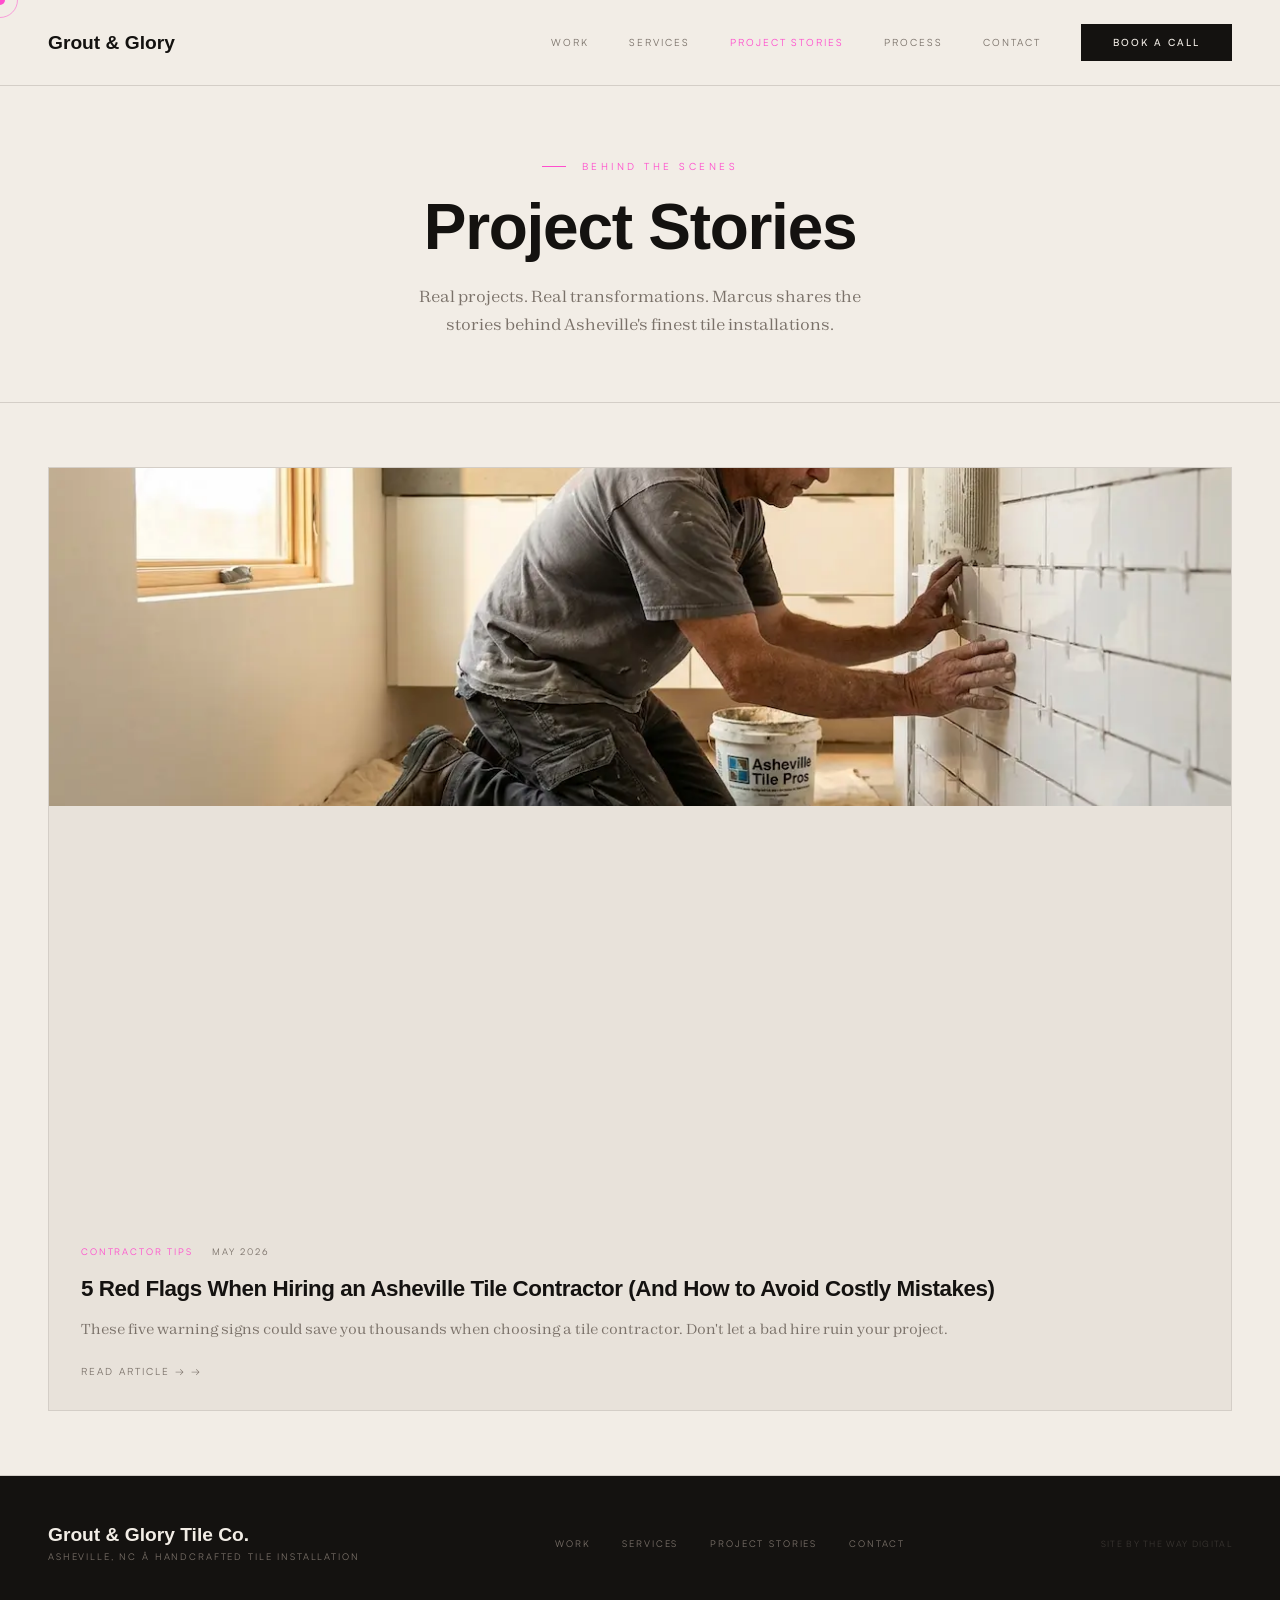
==== commit 84d1dfbb: "Rebuild blog index: red-flags-hiring-tile-contractor-asheville" ====
--- a/blog/index.html
+++ b/blog/index.html
@@ -3,17 +3,17 @@
 <head>
 <meta charset="UTF-8">
 <meta name="viewport" content="width=device-width, initial-scale=1.0">
-<title>Craft Notes | Grout & Glory Tile Co.</title>
-<meta name="description" content="Expert tile installation insights, project showcases, and craft techniques from Marcus Tully at Grout & Glory Tile Co. in Asheville, NC.">
+<title>Project Stories | Grout & Glory Tile Co.</title>
+<meta name="description" content="Project stories and installation insights from Marcus Tully, Asheville's premier custom tile contractor.">
 <link rel="canonical" href="https://thewaydma.co/blog/">
 <meta property="og:type" content="website">
 <meta property="og:url" content="https://thewaydma.co/blog/">
-<meta property="og:title" content="Craft Notes | Grout & Glory Tile Co.">
-<meta property="og:description" content="Expert tile installation insights, project showcases, and craft techniques from Marcus Tully at Grout & Glory Tile Co. in Asheville, NC.">
+<meta property="og:title" content="Project Stories | Grout & Glory Tile Co.">
+<meta property="og:description" content="Project stories and installation insights from Marcus Tully, Asheville's premier custom tile contractor.">
 <meta property="og:site_name" content="Grout & Glory Tile Co.">
 <meta name="twitter:card" content="summary_large_image">
-<meta name="twitter:title" content="Craft Notes | Grout & Glory Tile Co.">
-<meta name="twitter:description" content="Expert tile installation insights, project showcases, and craft techniques from Marcus Tully at Grout & Glory Tile Co. in Asheville, NC.">
+<meta name="twitter:title" content="Project Stories | Grout & Glory Tile Co.">
+<meta name="twitter:description" content="Project stories and installation insights from Marcus Tully, Asheville's premier custom tile contractor.">
 <meta name="theme-color" content="#F2EDE6">
 <link rel="preload" href="/fonts/Chillax-Bold.woff2" as="font" type="font/woff2" crossorigin>
 <link rel="preload" href="/fonts/Satoshi-Medium.woff2" as="font" type="font/woff2" crossorigin>
@@ -26,7 +26,6 @@
 @font-face{font-family:'Zodiak';src:url('/fonts/Zodiak-Bold.woff2') format('woff2');font-weight:700;font-style:normal;font-display:swap;}
 @font-face{font-family:'Satoshi';src:url('/fonts/Satoshi-Regular.woff2') format('woff2');font-weight:400;font-style:normal;font-display:swap;}
 @font-face{font-family:'Satoshi';src:url('/fonts/Satoshi-Medium.woff2') format('woff2');font-weight:500;font-style:normal;font-display:swap;}
-
 *{-webkit-font-smoothing:antialiased;box-sizing:border-box;margin:0;padding:0;}
 body{background:#F2EDE6;color:#141210;cursor:none;font-family:'Zodiak',serif;}
 .cursor{position:fixed;width:10px;height:10px;background:#FF4ECD;border-radius:50%;pointer-events:none;z-index:9999;transform:translate(-50%,-50%);transition:transform 0.1s;}
@@ -37,10 +36,10 @@
 .mobile-nav.open{right:0;}
 .mob-overlay{display:none;position:fixed;inset:0;background:rgba(20,18,16,.5);z-index:400;}
 .mob-overlay.open{display:block;}
+.section-label::before{content:'';display:inline-block;width:24px;height:1px;background:#FF4ECD;margin-right:1rem;vertical-align:middle;}
 .reveal{opacity:0;transform:translateY(28px);transition:opacity .7s ease,transform .7s ease;}
 .reveal.visible{opacity:1;transform:none;}
 .d1{transition-delay:.1s}.d2{transition-delay:.2s}.d3{transition-delay:.3s}.d4{transition-delay:.4s}
-
 @media(max-width:768px){
   html,body{overflow-x:hidden;}
   body{cursor:auto;}
@@ -48,25 +47,14 @@
   a,button{cursor:pointer;}
   .desk{display:none!important;}
   .mob{display:flex!important;}
+  section{padding-left:1.5rem!important;padding-right:1.5rem!important;}
   nav{padding:1.5rem;}
-  section{padding-left:1.5rem!important;padding-right:1.5rem!important;}
-  .blog-grid{grid-template-columns:1fr!important;}
+  .cards-grid{grid-template-columns:1fr!important;gap:2rem!important;}
 }
 @media(min-width:769px){.mob{display:none!important;}}
-
-.blog-card{background:#fff;border:1px solid #D4CEC7;overflow:hidden;transition:transform .3s ease,box-shadow .3s ease;cursor:pointer;}
-.blog-card:hover{transform:translateY(-4px);box-shadow:0 8px 25px rgba(20,18,16,.1);}
-.blog-card img{width:100%;height:200px;object-fit:cover;display:block;}
-.blog-card-content{padding:1.5rem;}
-.blog-card-meta{font-family:'Satoshi',sans-serif;font-size:.58rem;letter-spacing:.2em;text-transform:uppercase;color:#FF4ECD;margin-bottom:.75rem;}
-.blog-card h3{font-family:'Chillax',sans-serif;font-weight:600;font-size:1.25rem;color:#141210;margin-bottom:.75rem;line-height:1.3;}
-.blog-card p{font-size:.9rem;color:#7A7169;line-height:1.6;margin-bottom:1rem;}
-.blog-card-link{font-family:'Satoshi',sans-serif;font-size:.62rem;letter-spacing:.2em;text-transform:uppercase;color:#141210;text-decoration:none;display:inline-flex;align-items:center;gap:.5rem;}
-.blog-card-link:hover{color:#FF4ECD;}
-footer{padding:3rem;background:#141210;border-top:1px solid #D4CEC7;}
 </style>
 </head>
-<body>
+<body class="bg-linen text-ink font-zodiak leading-relaxed">
 
 <div class="cursor" id="cur"></div>
 <div class="cursor-ring" id="ring"></div>
@@ -76,12 +64,12 @@
   <a href="https://www.groutandglory.com" style="font-family:'Chillax',sans-serif;font-weight:600;font-size:1.2rem;color:#141210;text-decoration:none;" class="desk">Grout &amp; Glory</a>
   <a href="https://www.groutandglory.com" style="font-family:'Chillax',sans-serif;font-weight:600;font-size:1rem;color:#141210;text-decoration:none;" class="mob">Grout &amp; Glory</a>
   <div class="desk" style="display:flex;align-items:center;gap:2.5rem;">
-    <a href="https://www.groutandglory.com/#work" style="font-family:'Satoshi',sans-serif;font-size:.62rem;letter-spacing:.2em;text-transform:uppercase;color:#7A7169;text-decoration:none;">Work</a>
-    <a href="https://www.groutandglory.com/#services" style="font-family:'Satoshi',sans-serif;font-size:.62rem;letter-spacing:.2em;text-transform:uppercase;color:#7A7169;text-decoration:none;">Services</a>
-    <a href="https://www.groutandglory.com/#process" style="font-family:'Satoshi',sans-serif;font-size:.62rem;letter-spacing:.2em;text-transform:uppercase;color:#7A7169;text-decoration:none;">Process</a>
-    <a href="/blog/" style="font-family:'Satoshi',sans-serif;font-size:.62rem;letter-spacing:.2em;text-transform:uppercase;color:#FF4ECD;text-decoration:none;">Craft Notes</a>
-    <a href="https://www.groutandglory.com/#contact" style="font-family:'Satoshi',sans-serif;font-size:.62rem;letter-spacing:.2em;text-transform:uppercase;color:#7A7169;text-decoration:none;">Contact</a>
-    <a href="https://www.groutandglory.com/#contact" style="font-family:'Satoshi',sans-serif;font-size:.62rem;font-weight:500;letter-spacing:.2em;text-transform:uppercase;background:#141210;color:#F2EDE6;padding:.75rem 2rem;text-decoration:none;">Book a Call</a>
+    <a href="https://www.groutandglory.com#work" style="font-family:'Satoshi',sans-serif;font-size:.62rem;letter-spacing:.2em;text-transform:uppercase;color:#7A7169;text-decoration:none;">Work</a>
+    <a href="https://www.groutandglory.com#services" style="font-family:'Satoshi',sans-serif;font-size:.62rem;letter-spacing:.2em;text-transform:uppercase;color:#7A7169;text-decoration:none;">Services</a>
+    <a href="/blog/" style="font-family:'Satoshi',sans-serif;font-size:.62rem;letter-spacing:.2em;text-transform:uppercase;color:#FF4ECD;text-decoration:none;">Project Stories</a>
+    <a href="https://www.groutandglory.com#process" style="font-family:'Satoshi',sans-serif;font-size:.62rem;letter-spacing:.2em;text-transform:uppercase;color:#7A7169;text-decoration:none;">Process</a>
+    <a href="https://www.groutandglory.com#contact" style="font-family:'Satoshi',sans-serif;font-size:.62rem;letter-spacing:.2em;text-transform:uppercase;color:#7A7169;text-decoration:none;">Contact</a>
+    <a href="https://www.groutandglory.com#contact" style="font-family:'Satoshi',sans-serif;font-size:.62rem;font-weight:500;letter-spacing:.2em;text-transform:uppercase;background:#141210;color:#F2EDE6;padding:.75rem 2rem;text-decoration:none;">Book a Call</a>
   </div>
   <button id="hbg" class="mob" style="flex-direction:column;gap:5px;padding:10px 12px;background:none;border:1px solid #D4CEC7;cursor:pointer;" aria-label="Open menu">
     <span style="display:block;width:22px;height:1px;background:#141210;"></span>
@@ -96,59 +84,44 @@
     <button id="cnav" style="font-family:'Satoshi',sans-serif;font-size:.9rem;color:#7A7169;background:none;border:none;" aria-label="Close">&#x2715;</button>
   </div>
   <div style="display:flex;flex-direction:column;gap:1.5rem;">
-    <a href="https://www.groutandglory.com/#work" style="font-family:'Chillax',sans-serif;font-size:1.5rem;font-weight:600;color:#F2EDE6;text-decoration:none;border-bottom:1px solid #2E2B28;padding-bottom:1.5rem;" onclick="cmnav()">Work</a>
-    <a href="https://www.groutandglory.com/#services" style="font-family:'Chillax',sans-serif;font-size:1.5rem;font-weight:600;color:#F2EDE6;text-decoration:none;border-bottom:1px solid #2E2B28;padding-bottom:1.5rem;" onclick="cmnav()">Services</a>
-    <a href="https://www.groutandglory.com/#process" style="font-family:'Chillax',sans-serif;font-size:1.5rem;font-weight:600;color:#F2EDE6;text-decoration:none;border-bottom:1px solid #2E2B28;padding-bottom:1.5rem;" onclick="cmnav()">Process</a>
-    <a href="/blog/" style="font-family:'Chillax',sans-serif;font-size:1.5rem;font-weight:600;color:#FF4ECD;text-decoration:none;border-bottom:1px solid #2E2B28;padding-bottom:1.5rem;" onclick="cmnav()">Craft Notes</a>
-    <a href="https://www.groutandglory.com/#contact" style="font-family:'Chillax',sans-serif;font-size:1.5rem;font-weight:600;color:#F2EDE6;text-decoration:none;border-bottom:1px solid #2E2B28;padding-bottom:1.5rem;" onclick="cmnav()">Contact</a>
-    <a href="https://www.groutandglory.com/#contact" style="font-family:'Satoshi',sans-serif;font-size:.62rem;letter-spacing:.2em;text-transform:uppercase;background:#FF4ECD;color:#141210;padding:1rem 2rem;text-decoration:none;display:block;text-align:center;margin-top:.5rem;" onclick="cmnav()">Book a Call</a>
+    <a href="https://www.groutandglory.com#work" style="font-family:'Chillax',sans-serif;font-size:1.5rem;font-weight:600;color:#F2EDE6;text-decoration:none;border-bottom:1px solid #2E2B28;padding-bottom:1.5rem;" onclick="cmnav()">Work</a>
+    <a href="https://www.groutandglory.com#services" style="font-family:'Chillax',sans-serif;font-size:1.5rem;font-weight:600;color:#F2EDE6;text-decoration:none;border-bottom:1px solid #2E2B28;padding-bottom:1.5rem;" onclick="cmnav()">Services</a>
+    <a href="/blog/" style="font-family:'Chillax',sans-serif;font-size:1.5rem;font-weight:600;color:#FF4ECD;text-decoration:none;border-bottom:1px solid #2E2B28;padding-bottom:1.5rem;" onclick="cmnav()">Project Stories</a>
+    <a href="https://www.groutandglory.com#process" style="font-family:'Chillax',sans-serif;font-size:1.5rem;font-weight:600;color:#F2EDE6;text-decoration:none;border-bottom:1px solid #2E2B28;padding-bottom:1.5rem;" onclick="cmnav()">Process</a>
+    <a href="https://www.groutandglory.com#contact" style="font-family:'Chillax',sans-serif;font-size:1.5rem;font-weight:600;color:#F2EDE6;text-decoration:none;border-bottom:1px solid #2E2B28;padding-bottom:1.5rem;" onclick="cmnav()">Contact</a>
+    <a href="https://www.groutandglory.com#contact" style="font-family:'Satoshi',sans-serif;font-size:.62rem;letter-spacing:.2em;text-transform:uppercase;background:#FF4ECD;color:#141210;padding:1rem 2rem;text-decoration:none;display:block;text-align:center;margin-top:.5rem;" onclick="cmnav()">Book a Call &#8594;</a>
   </div>
 </div>
 <div class="mob-overlay" id="movl" onclick="cmnav()"></div>
 
-<main>
+<main style="padding-top:6rem;">
 
-<!-- BLOG HEADER -->
-<section style="min-height:70vh;display:flex;flex-direction:column;justify-content:center;padding:8rem 3rem 4rem;background:#E8E2DA;border-bottom:1px solid #D4CEC7;">
-  <div style="max-width:900px;margin:0 auto;width:100%;text-align:center;">
-    <div class="reveal" style="font-family:'Satoshi',sans-serif;font-size:.62rem;letter-spacing:.35em;text-transform:uppercase;color:#FF4ECD;margin-bottom:1.5rem;display:flex;align-items:center;justify-content:center;">Grout & Glory Tile Co.</div>
-    <h1 class="reveal d1" style="font-family:'Chillax',sans-serif;font-weight:700;font-size:clamp(42px,7vw,84px);line-height:.95;letter-spacing:-.02em;color:#141210;margin-bottom:1.5rem;">Craft Notes</h1>
-    <p class="reveal d2" style="font-size:1.1rem;color:#7A7169;line-height:1.7;max-width:600px;margin:0 auto;">Expert tile installation insights, project showcases, and craft techniques from Marcus Tully. Behind-the-scenes of Asheville's finest tile work.</p>
-  </div>
+<!-- Blog Header -->
+<section style="padding:4rem 3rem;border-bottom:1px solid #D4CEC7;text-align:center;">
+  <div class="section-label reveal" style="font-family:'Satoshi',sans-serif;font-size:.62rem;letter-spacing:.35em;text-transform:uppercase;color:#FF4ECD;margin-bottom:1.5rem;display:flex;align-items:center;justify-content:center;">Behind the Scenes</div>
+  <h1 class="reveal d1" style="font-family:'Chillax',sans-serif;font-weight:600;font-size:clamp(36px,5vw,64px);line-height:.95;letter-spacing:-.02em;color:#141210;margin-bottom:1.5rem;">Project Stories</h1>
+  <p class="reveal d2" style="font-size:1rem;color:#7A7169;line-height:1.75;max-width:500px;margin:0 auto;">Real projects. Real transformations. Marcus shares the stories behind Asheville's finest tile installations.</p>
 </section>
 
-<!-- BLOG POSTS GRID -->
-<section style="padding:7rem 3rem;background:#F2EDE6;">
-  <div class="blog-grid" style="display:grid;grid-template-columns:repeat(auto-fit,minmax(350px,1fr));gap:2rem;max-width:1200px;margin:0 auto;">
-    
-    <a href="/blog/lower-tile-installation-costs-asheville-nc-without-sacrificing-quality/" style="text-decoration:none;display:flex;flex-direction:column;gap:0.75rem;padding:2rem;border:1px solid rgba(0,0,0,0.1);transition:border-color 0.2s;" onmouseenter="this.style.borderColor='currentColor'" onmouseleave="this.style.borderColor='rgba(0,0,0,0.1)'">
-      <img src="/blog/lower-tile-installation-costs-asheville-nc-without-sacrificing-quality/hero.webp" alt="Asheville tile contractor installing porcelain floor tiles in modern kitchen" loading="lazy" width="600" height="338" style="width:100%;aspect-ratio:16/9;object-fit:cover;">
-      <div style="font-size:0.7rem;opacity:0.5;text-transform:uppercase;letter-spacing:0.1em;">Cost & Budgeting · May 2026</div>
-      <div style="font-size:1.1rem;font-weight:600;line-height:1.2;">How to Lower Your Tile Installation Costs in Asheville NC Without Sacrificing Quality</div>
-      <div style="font-size:0.85rem;opacity:0.6;line-height:1.6;">Smart homeowners know tile installation costs add up fast. Here's how to slash your Asheville project costs without cutting corners on quality.</div>
-      <div style="font-size:0.75rem;opacity:0.5;margin-top:auto;">Read Article →</div>
-    </a>
-    <a href="/blog/hidden-costs-tile-installation-asheville-nc/" style="text-decoration:none;display:flex;flex-direction:column;gap:0.75rem;padding:2rem;border:1px solid rgba(0,0,0,0.1);transition:border-color 0.2s;" onmouseenter="this.style.borderColor='currentColor'" onmouseleave="this.style.borderColor='rgba(0,0,0,0.1)'">
-      <img src="/blog/hidden-costs-tile-installation-asheville-nc/hero.webp" alt="Asheville tile contractor examining damaged subfloor with water damage after removing old ceramic tiles" loading="lazy" width="600" height="338" style="width:100%;aspect-ratio:16/9;object-fit:cover;">
-      <div style="font-size:0.7rem;opacity:0.5;text-transform:uppercase;letter-spacing:0.1em;">Cost & Budgeting · May 2026</div>
-      <div style="font-size:1.1rem;font-weight:600;line-height:1.2;">5 Hidden Costs That Inflate Tile Installation Prices in Asheville NC</div>
-      <div style="font-size:0.85rem;opacity:0.6;line-height:1.6;">Think your tile quote covers everything? These five hidden costs can add thousands to your Asheville tile project &ndash; here's what contractors might not mention upfront.</div>
-      <div style="font-size:0.75rem;opacity:0.5;margin-top:auto;">Read Article →</div>
-    </a>
-    <a href="/blog/tile-installation-cost-asheville-nc-avoid-overpaying/" style="text-decoration:none;display:flex;flex-direction:column;gap:0.75rem;padding:2rem;border:1px solid rgba(0,0,0,0.1);transition:border-color 0.2s;" onmouseenter="this.style.borderColor='currentColor'" onmouseleave="this.style.borderColor='rgba(0,0,0,0.1)'">
-      <img src="/blog/tile-installation-cost-asheville-nc-avoid-overpaying/hero.webp" alt="Professional tile contractor installing porcelain floor tiles in Asheville kitchen with mountain view" loading="lazy" width="600" height="338" style="width:100%;aspect-ratio:16/9;object-fit:cover;">
-      <div style="font-size:0.7rem;opacity:0.5;text-transform:uppercase;letter-spacing:0.1em;">Home Improvement · May 2026</div>
-      <div style="font-size:1.1rem;font-weight:600;line-height:1.2;">Why Tile Installation Costs Vary So Much in Asheville NC (And How to Avoid Overpaying)</div>
-      <div style="font-size:0.85rem;opacity:0.6;line-height:1.6;">Confused by wildly different tile installation quotes? Marcus breaks down the real cost factors and red flags every Asheville homeowner should know.</div>
-      <div style="font-size:0.75rem;opacity:0.5;margin-top:auto;">Read Article →</div>
-    </a>
-    <a href="/blog/choose-tile-installer-asheville-nc-guide/" style="text-decoration:none;display:flex;flex-direction:column;gap:0.75rem;padding:2rem;border:1px solid rgba(0,0,0,0.1);transition:border-color 0.2s;" onmouseenter="this.style.borderColor='currentColor'" onmouseleave="this.style.borderColor='rgba(0,0,0,0.1)'">
-      <img src="/blog/choose-tile-installer-asheville-nc-guide/hero.webp" alt="Professional tile installer carefully placing subway tiles on bathroom wall during Asheville home renovation" loading="lazy" width="600" height="338" style="width:100%;aspect-ratio:16/9;object-fit:cover;">
-      <div style="font-size:0.7rem;opacity:0.5;text-transform:uppercase;letter-spacing:0.1em;">Insights · May 2026</div>
-      <div style="font-size:1.1rem;font-weight:600;line-height:1.2;">How to Choose the Right Tile Installer in Asheville NC: Complete Homeowner's Guide</div>
-      
-      <div style="font-size:0.75rem;opacity:0.5;margin-top:auto;">Read Article →</div>
-    </a>
+<!-- Blog Cards Grid -->
+<section style="padding:4rem 3rem;">
+  <div class="cards-grid" style="display:grid;grid-template-columns:repeat(auto-fit,minmax(360px,1fr));gap:3rem;">
+    <article class="reveal" style="background:#E8E2DA;border:1px solid #D4CEC7;overflow:hidden;transition:transform .3s ease,box-shadow .3s ease;" onmouseenter="this.style.transform='translateY(-4px)';this.style.boxShadow='0 8px 32px rgba(20,18,16,.08)';" onmouseleave="this.style.transform='translateY(0)';this.style.boxShadow='none';">
+  <a href="/blog/red-flags-hiring-tile-contractor-asheville/" style="text-decoration:none;color:inherit;display:block;">
+    <div style="aspect-ratio:16/10;overflow:hidden;">
+      <img src="/blog/red-flags-hiring-tile-contractor-asheville/hero.webp" alt="Asheville tile contractor examining ceramic tiles and installation tools in modern home setting" loading="lazy" width="600" height="338" style="width:100%;aspect-ratio:16/9;object-fit:cover;">
+    </div>
+    <div style="padding:2rem;">
+      <div style="margin-bottom:1rem;">
+        <span style="font-family:'Satoshi',sans-serif;font-size:.58rem;letter-spacing:.2em;text-transform:uppercase;color:#FF4ECD;">Contractor Tips</span>
+        <span style="font-family:'Satoshi',sans-serif;font-size:.58rem;letter-spacing:.2em;text-transform:uppercase;color:#7A7169;margin-left:1rem;">May 2026</span>
+      </div>
+      <h2 style="font-family:'Chillax',sans-serif;font-weight:600;font-size:1.4rem;line-height:1.2;letter-spacing:-.02em;color:#141210;margin-bottom:1rem;">5 Red Flags When Hiring an Asheville Tile Contractor (And How to Avoid Costly Mistakes)</h2>
+      <p style="font-family:'Zodiak',serif;font-size:.9rem;color:#7A7169;line-height:1.6;margin-bottom:1.5rem;">These five warning signs could save you thousands when choosing a tile contractor. Don't let a bad hire ruin your project.</p>
+      <span style="font-family:'Satoshi',sans-serif;font-size:.62rem;letter-spacing:.2em;text-transform:uppercase;color:#7A7169;display:flex;align-items:center;gap:.5rem;">Read Article → &#8594;</span>
+    </div>
+  </a>
+</article>
   </div>
 </section>
 
@@ -162,78 +135,59 @@
       <div style="font-family:'Satoshi',sans-serif;font-size:.58rem;letter-spacing:.2em;text-transform:uppercase;color:#7A7169;">Asheville, NC â Handcrafted Tile Installation</div>
     </div>
     <div style="display:flex;gap:2rem;">
-      <a href="https://www.groutandglory.com/#work" style="font-family:'Satoshi',sans-serif;font-size:.58rem;letter-spacing:.2em;text-transform:uppercase;color:#7A7169;text-decoration:none;">Work</a>
-      <a href="https://www.groutandglory.com/#services" style="font-family:'Satoshi',sans-serif;font-size:.58rem;letter-spacing:.2em;text-transform:uppercase;color:#7A7169;text-decoration:none;">Services</a>
-      <a href="https://www.groutandglory.com/#contact" style="font-family:'Satoshi',sans-serif;font-size:.58rem;letter-spacing:.2em;text-transform:uppercase;color:#7A7169;text-decoration:none;">Contact</a>
+      <a href="https://www.groutandglory.com#work" style="font-family:'Satoshi',sans-serif;font-size:.58rem;letter-spacing:.2em;text-transform:uppercase;color:#7A7169;text-decoration:none;">Work</a>
+      <a href="https://www.groutandglory.com#services" style="font-family:'Satoshi',sans-serif;font-size:.58rem;letter-spacing:.2em;text-transform:uppercase;color:#7A7169;text-decoration:none;">Services</a>
+      <a href="/blog/" style="font-family:'Satoshi',sans-serif;font-size:.58rem;letter-spacing:.2em;text-transform:uppercase;color:#7A7169;text-decoration:none;">Project Stories</a>
+      <a href="https://www.groutandglory.com#contact" style="font-family:'Satoshi',sans-serif;font-size:.58rem;letter-spacing:.2em;text-transform:uppercase;color:#7A7169;text-decoration:none;">Contact</a>
     </div>
     <div style="font-family:'Satoshi',sans-serif;font-size:.55rem;letter-spacing:.15em;text-transform:uppercase;color:#3a3632;">Site by <a href="https://thewaydma.com" style="color:#3a3632;text-decoration:none;">The Way Digital</a></div>
   </div>
 </footer>
 
 <script>
-// Mobile nav functionality
+// Basic mobile nav toggle
 const hbg = document.getElementById('hbg');
+const cnav = document.getElementById('cnav');
 const mnav = document.getElementById('mnav');
 const movl = document.getElementById('movl');
-const cnav = document.getElementById('cnav');
 
 function cmnav() {
-  mnav.classList.remove('open');
-  movl.classList.remove('open');
+  mnav.classList.toggle('open');
+  movl.classList.toggle('open');
 }
 
-if (hbg) {
-  hbg.addEventListener('click', () => {
-    mnav.classList.add('open');
-    movl.classList.add('open');
-  });
-}
+if (hbg) hbg.addEventListener('click', cmnav);
+if (cnav) cnav.addEventListener('click', cmnav);
 
-if (cnav) {
-  cnav.addEventListener('click', cmnav);
-}
-
-// Cursor functionality for desktop
+// Custom cursor (desktop only)
 if (window.innerWidth > 768) {
   const cursor = document.getElementById('cur');
   const ring = document.getElementById('ring');
   
   document.addEventListener('mousemove', (e) => {
-    cursor.style.left = e.clientX + 'px';
-    cursor.style.top = e.clientY + 'px';
-    ring.style.left = e.clientX + 'px';
-    ring.style.top = e.clientY + 'px';
+    cursor.style.left = e.pageX + 'px';
+    cursor.style.top = e.pageY + 'px';
+    ring.style.left = e.pageX + 'px';
+    ring.style.top = e.pageY + 'px';
   });
   
-  document.addEventListener('mouseenter', () => {
-    cursor.style.opacity = '1';
-    ring.style.opacity = '0.5';
-  });
-  
-  document.addEventListener('mouseleave', () => {
-    cursor.style.opacity = '0';
-    ring.style.opacity = '0';
+  document.querySelectorAll('a, button').forEach(el => {
+    el.addEventListener('mouseenter', () => ring.classList.add('exp'));
+    el.addEventListener('mouseleave', () => ring.classList.remove('exp'));
   });
 }
 
-// Reveal animation
-const observerOptions = {
-  root: null,
-  rootMargin: '0px 0px -100px 0px',
-  threshold: 0.1
-};
-
-const observer = new IntersectionObserver((entries) => {
+// Reveal animations
+const revealElements = document.querySelectorAll('.reveal');
+const revealObserver = new IntersectionObserver((entries) => {
   entries.forEach(entry => {
     if (entry.isIntersecting) {
       entry.target.classList.add('visible');
     }
   });
-}, observerOptions);
+}, { threshold: 0.1 });
 
-document.querySelectorAll('.reveal').forEach(el => {
-  observer.observe(el);
-});
+revealElements.forEach(el => revealObserver.observe(el));
 </script>
 
 </body>
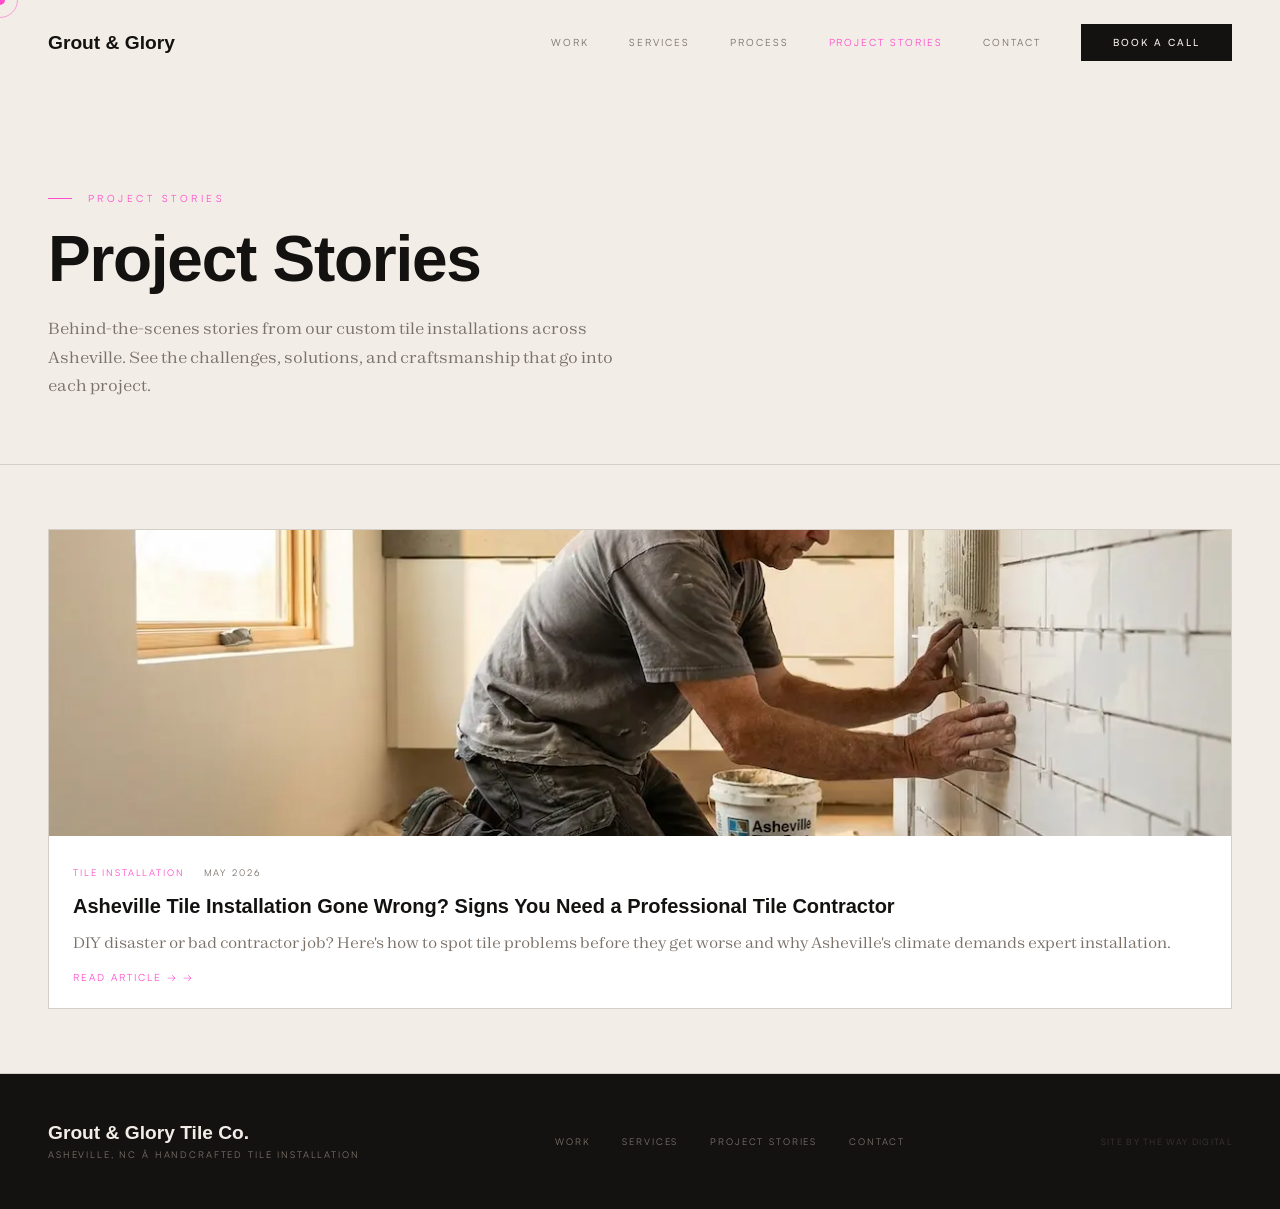
==== commit 86f39315: "Rebuild blog index: asheville-tile-installation-problems-professional-contractor" ====
--- a/blog/index.html
+++ b/blog/index.html
@@ -4,19 +4,17 @@
 <meta charset="UTF-8">
 <meta name="viewport" content="width=device-width, initial-scale=1.0">
 <title>Project Stories | Grout & Glory Tile Co.</title>
-<meta name="description" content="Project stories and installation insights from Marcus Tully, Asheville's premier custom tile contractor.">
+<meta name="description" content="Project stories and tile installation insights from Grout & Glory Tile Co. in Asheville, NC. See our custom bathroom, kitchen, and mosaic work.">
 <link rel="canonical" href="https://thewaydma.co/blog/">
 <meta property="og:type" content="website">
 <meta property="og:url" content="https://thewaydma.co/blog/">
 <meta property="og:title" content="Project Stories | Grout & Glory Tile Co.">
-<meta property="og:description" content="Project stories and installation insights from Marcus Tully, Asheville's premier custom tile contractor.">
+<meta property="og:description" content="Project stories and tile installation insights from Grout & Glory Tile Co.">
 <meta property="og:site_name" content="Grout & Glory Tile Co.">
 <meta name="twitter:card" content="summary_large_image">
 <meta name="twitter:title" content="Project Stories | Grout & Glory Tile Co.">
-<meta name="twitter:description" content="Project stories and installation insights from Marcus Tully, Asheville's premier custom tile contractor.">
+<meta name="twitter:description" content="Project stories and tile installation insights from Grout & Glory Tile Co.">
 <meta name="theme-color" content="#F2EDE6">
-<link rel="preload" href="/fonts/Chillax-Bold.woff2" as="font" type="font/woff2" crossorigin>
-<link rel="preload" href="/fonts/Satoshi-Medium.woff2" as="font" type="font/woff2" crossorigin>
 <style>
 @font-face{font-family:'Chillax';src:url('/fonts/Chillax-Medium.woff2') format('woff2');font-weight:500;font-style:normal;font-display:swap;}
 @font-face{font-family:'Chillax';src:url('/fonts/Chillax-SemiBold.woff2') format('woff2');font-weight:600;font-style:normal;font-display:swap;}
@@ -26,20 +24,23 @@
 @font-face{font-family:'Zodiak';src:url('/fonts/Zodiak-Bold.woff2') format('woff2');font-weight:700;font-style:normal;font-display:swap;}
 @font-face{font-family:'Satoshi';src:url('/fonts/Satoshi-Regular.woff2') format('woff2');font-weight:400;font-style:normal;font-display:swap;}
 @font-face{font-family:'Satoshi';src:url('/fonts/Satoshi-Medium.woff2') format('woff2');font-weight:500;font-style:normal;font-display:swap;}
+
 *{-webkit-font-smoothing:antialiased;box-sizing:border-box;margin:0;padding:0;}
-body{background:#F2EDE6;color:#141210;cursor:none;font-family:'Zodiak',serif;}
+body{background:#F2EDE6;color:#141210;font-family:'Zodiak',serif;}
 .cursor{position:fixed;width:10px;height:10px;background:#FF4ECD;border-radius:50%;pointer-events:none;z-index:9999;transform:translate(-50%,-50%);transition:transform 0.1s;}
 .cursor-ring{position:fixed;width:36px;height:36px;border:1px solid #FF4ECD;border-radius:50%;pointer-events:none;z-index:9998;transform:translate(-50%,-50%);opacity:0.5;transition:width .25s,height .25s,opacity .25s;}
 .cursor-ring.exp{width:56px;height:56px;opacity:0.2;}
-nav{transition:background .3s,border-color .3s;position:fixed;top:0;left:0;right:0;z-index:300;display:flex;align-items:center;justify-content:space-between;padding:1.5rem 3rem;background:rgba(242,237,230,.94);backdrop-filter:blur(12px);border-bottom:1px solid #D4CEC7;}
+.section-label::before{content:'';display:inline-block;width:24px;height:1px;background:#FF4ECD;margin-right:1rem;vertical-align:middle;}
+nav{transition:background .3s,border-color .3s;position:fixed;top:0;left:0;right:0;z-index:300;display:flex;align-items:center;justify-content:space-between;padding:1.5rem 3rem;}
+nav.scrolled{background:rgba(242,237,230,.94);backdrop-filter:blur(12px);border-bottom:1px solid #D4CEC7;}
 .mobile-nav{position:fixed;top:0;right:-100%;width:min(320px,85vw);height:100vh;z-index:500;background:#141210;border-left:1px solid #2E2B28;display:flex;flex-direction:column;transition:right .35s cubic-bezier(.4,0,.2,1);padding:2rem;}
 .mobile-nav.open{right:0;}
 .mob-overlay{display:none;position:fixed;inset:0;background:rgba(20,18,16,.5);z-index:400;}
 .mob-overlay.open{display:block;}
-.section-label::before{content:'';display:inline-block;width:24px;height:1px;background:#FF4ECD;margin-right:1rem;vertical-align:middle;}
-.reveal{opacity:0;transform:translateY(28px);transition:opacity .7s ease,transform .7s ease;}
-.reveal.visible{opacity:1;transform:none;}
-.d1{transition-delay:.1s}.d2{transition-delay:.2s}.d3{transition-delay:.3s}.d4{transition-delay:.4s}
+
+input,textarea{outline:none;transition:border-color .2s;}
+input:focus,textarea:focus{border-color:#FF4ECD!important;}
+
 @media(max-width:768px){
   html,body{overflow-x:hidden;}
   body{cursor:auto;}
@@ -47,29 +48,28 @@
   a,button{cursor:pointer;}
   .desk{display:none!important;}
   .mob{display:flex!important;}
+  nav{padding:1.5rem;}
   section{padding-left:1.5rem!important;padding-right:1.5rem!important;}
-  nav{padding:1.5rem;}
-  .cards-grid{grid-template-columns:1fr!important;gap:2rem!important;}
+  .blog-grid{grid-template-columns:1fr!important;}
 }
 @media(min-width:769px){.mob{display:none!important;}}
 </style>
 </head>
-<body class="bg-linen text-ink font-zodiak leading-relaxed">
+<body>
 
 <div class="cursor" id="cur"></div>
 <div class="cursor-ring" id="ring"></div>
 
-<!-- NAV -->
 <nav id="nav">
-  <a href="https://www.groutandglory.com" style="font-family:'Chillax',sans-serif;font-weight:600;font-size:1.2rem;color:#141210;text-decoration:none;" class="desk">Grout &amp; Glory</a>
-  <a href="https://www.groutandglory.com" style="font-family:'Chillax',sans-serif;font-weight:600;font-size:1rem;color:#141210;text-decoration:none;" class="mob">Grout &amp; Glory</a>
+  <a href="/" style="font-family:'Chillax',sans-serif;font-weight:600;font-size:1.2rem;color:#141210;text-decoration:none;" class="desk">Grout &amp; Glory</a>
+  <a href="/" style="font-family:'Chillax',sans-serif;font-weight:600;font-size:1rem;color:#141210;text-decoration:none;" class="mob">Grout &amp; Glory</a>
   <div class="desk" style="display:flex;align-items:center;gap:2.5rem;">
-    <a href="https://www.groutandglory.com#work" style="font-family:'Satoshi',sans-serif;font-size:.62rem;letter-spacing:.2em;text-transform:uppercase;color:#7A7169;text-decoration:none;">Work</a>
-    <a href="https://www.groutandglory.com#services" style="font-family:'Satoshi',sans-serif;font-size:.62rem;letter-spacing:.2em;text-transform:uppercase;color:#7A7169;text-decoration:none;">Services</a>
+    <a href="/#work" style="font-family:'Satoshi',sans-serif;font-size:.62rem;letter-spacing:.2em;text-transform:uppercase;color:#7A7169;text-decoration:none;">Work</a>
+    <a href="/#services" style="font-family:'Satoshi',sans-serif;font-size:.62rem;letter-spacing:.2em;text-transform:uppercase;color:#7A7169;text-decoration:none;">Services</a>
+    <a href="/#process" style="font-family:'Satoshi',sans-serif;font-size:.62rem;letter-spacing:.2em;text-transform:uppercase;color:#7A7169;text-decoration:none;">Process</a>
     <a href="/blog/" style="font-family:'Satoshi',sans-serif;font-size:.62rem;letter-spacing:.2em;text-transform:uppercase;color:#FF4ECD;text-decoration:none;">Project Stories</a>
-    <a href="https://www.groutandglory.com#process" style="font-family:'Satoshi',sans-serif;font-size:.62rem;letter-spacing:.2em;text-transform:uppercase;color:#7A7169;text-decoration:none;">Process</a>
-    <a href="https://www.groutandglory.com#contact" style="font-family:'Satoshi',sans-serif;font-size:.62rem;letter-spacing:.2em;text-transform:uppercase;color:#7A7169;text-decoration:none;">Contact</a>
-    <a href="https://www.groutandglory.com#contact" style="font-family:'Satoshi',sans-serif;font-size:.62rem;font-weight:500;letter-spacing:.2em;text-transform:uppercase;background:#141210;color:#F2EDE6;padding:.75rem 2rem;text-decoration:none;">Book a Call</a>
+    <a href="/#contact" style="font-family:'Satoshi',sans-serif;font-size:.62rem;letter-spacing:.2em;text-transform:uppercase;color:#7A7169;text-decoration:none;">Contact</a>
+    <a href="/#contact" style="font-family:'Satoshi',sans-serif;font-size:.62rem;font-weight:500;letter-spacing:.2em;text-transform:uppercase;background:#141210;color:#F2EDE6;padding:.75rem 2rem;text-decoration:none;">Book a Call</a>
   </div>
   <button id="hbg" class="mob" style="flex-direction:column;gap:5px;padding:10px 12px;background:none;border:1px solid #D4CEC7;cursor:pointer;" aria-label="Open menu">
     <span style="display:block;width:22px;height:1px;background:#141210;"></span>
@@ -84,50 +84,49 @@
     <button id="cnav" style="font-family:'Satoshi',sans-serif;font-size:.9rem;color:#7A7169;background:none;border:none;" aria-label="Close">&#x2715;</button>
   </div>
   <div style="display:flex;flex-direction:column;gap:1.5rem;">
-    <a href="https://www.groutandglory.com#work" style="font-family:'Chillax',sans-serif;font-size:1.5rem;font-weight:600;color:#F2EDE6;text-decoration:none;border-bottom:1px solid #2E2B28;padding-bottom:1.5rem;" onclick="cmnav()">Work</a>
-    <a href="https://www.groutandglory.com#services" style="font-family:'Chillax',sans-serif;font-size:1.5rem;font-weight:600;color:#F2EDE6;text-decoration:none;border-bottom:1px solid #2E2B28;padding-bottom:1.5rem;" onclick="cmnav()">Services</a>
+    <a href="/#work" style="font-family:'Chillax',sans-serif;font-size:1.5rem;font-weight:600;color:#F2EDE6;text-decoration:none;border-bottom:1px solid #2E2B28;padding-bottom:1.5rem;" onclick="cmnav()">Work</a>
+    <a href="/#services" style="font-family:'Chillax',sans-serif;font-size:1.5rem;font-weight:600;color:#F2EDE6;text-decoration:none;border-bottom:1px solid #2E2B28;padding-bottom:1.5rem;" onclick="cmnav()">Services</a>
+    <a href="/#process" style="font-family:'Chillax',sans-serif;font-size:1.5rem;font-weight:600;color:#F2EDE6;text-decoration:none;border-bottom:1px solid #2E2B28;padding-bottom:1.5rem;" onclick="cmnav()">Process</a>
     <a href="/blog/" style="font-family:'Chillax',sans-serif;font-size:1.5rem;font-weight:600;color:#FF4ECD;text-decoration:none;border-bottom:1px solid #2E2B28;padding-bottom:1.5rem;" onclick="cmnav()">Project Stories</a>
-    <a href="https://www.groutandglory.com#process" style="font-family:'Chillax',sans-serif;font-size:1.5rem;font-weight:600;color:#F2EDE6;text-decoration:none;border-bottom:1px solid #2E2B28;padding-bottom:1.5rem;" onclick="cmnav()">Process</a>
-    <a href="https://www.groutandglory.com#contact" style="font-family:'Chillax',sans-serif;font-size:1.5rem;font-weight:600;color:#F2EDE6;text-decoration:none;border-bottom:1px solid #2E2B28;padding-bottom:1.5rem;" onclick="cmnav()">Contact</a>
-    <a href="https://www.groutandglory.com#contact" style="font-family:'Satoshi',sans-serif;font-size:.62rem;letter-spacing:.2em;text-transform:uppercase;background:#FF4ECD;color:#141210;padding:1rem 2rem;text-decoration:none;display:block;text-align:center;margin-top:.5rem;" onclick="cmnav()">Book a Call &#8594;</a>
+    <a href="/#contact" style="font-family:'Chillax',sans-serif;font-size:1.5rem;font-weight:600;color:#F2EDE6;text-decoration:none;border-bottom:1px solid #2E2B28;padding-bottom:1.5rem;" onclick="cmnav()">Contact</a>
+    <a href="/#contact" style="font-family:'Satoshi',sans-serif;font-size:.62rem;letter-spacing:.2em;text-transform:uppercase;background:#FF4ECD;color:#141210;padding:1rem 2rem;text-decoration:none;display:block;text-align:center;margin-top:.5rem;" onclick="cmnav()">Book a Call &#8594;</a>
   </div>
 </div>
 <div class="mob-overlay" id="movl" onclick="cmnav()"></div>
 
-<main style="padding-top:6rem;">
-
-<!-- Blog Header -->
-<section style="padding:4rem 3rem;border-bottom:1px solid #D4CEC7;text-align:center;">
-  <div class="section-label reveal" style="font-family:'Satoshi',sans-serif;font-size:.62rem;letter-spacing:.35em;text-transform:uppercase;color:#FF4ECD;margin-bottom:1.5rem;display:flex;align-items:center;justify-content:center;">Behind the Scenes</div>
-  <h1 class="reveal d1" style="font-family:'Chillax',sans-serif;font-weight:600;font-size:clamp(36px,5vw,64px);line-height:.95;letter-spacing:-.02em;color:#141210;margin-bottom:1.5rem;">Project Stories</h1>
-  <p class="reveal d2" style="font-size:1rem;color:#7A7169;line-height:1.75;max-width:500px;margin:0 auto;">Real projects. Real transformations. Marcus shares the stories behind Asheville's finest tile installations.</p>
-</section>
-
-<!-- Blog Cards Grid -->
-<section style="padding:4rem 3rem;">
-  <div class="cards-grid" style="display:grid;grid-template-columns:repeat(auto-fit,minmax(360px,1fr));gap:3rem;">
-    <article class="reveal" style="background:#E8E2DA;border:1px solid #D4CEC7;overflow:hidden;transition:transform .3s ease,box-shadow .3s ease;" onmouseenter="this.style.transform='translateY(-4px)';this.style.boxShadow='0 8px 32px rgba(20,18,16,.08)';" onmouseleave="this.style.transform='translateY(0)';this.style.boxShadow='none';">
-  <a href="/blog/red-flags-hiring-tile-contractor-asheville/" style="text-decoration:none;color:inherit;display:block;">
-    <div style="aspect-ratio:16/10;overflow:hidden;">
-      <img src="/blog/red-flags-hiring-tile-contractor-asheville/hero.webp" alt="Asheville tile contractor examining ceramic tiles and installation tools in modern home setting" loading="lazy" width="600" height="338" style="width:100%;aspect-ratio:16/9;object-fit:cover;">
+<main style="padding-top:8rem;">
+  
+  <section style="padding:4rem 3rem;border-bottom:1px solid #D4CEC7;">
+    <div style="max-width:1200px;margin:0 auto;">
+      <div class="section-label" style="font-family:'Satoshi',sans-serif;font-size:.62rem;letter-spacing:.35em;text-transform:uppercase;color:#FF4ECD;margin-bottom:1.5rem;display:flex;align-items:center;">Project Stories</div>
+      <h1 style="font-family:'Chillax',sans-serif;font-weight:600;font-size:clamp(36px,5vw,72px);line-height:.95;letter-spacing:-.02em;color:#141210;margin-bottom:1.5rem;">Project Stories</h1>
+      <p style="font-size:1rem;color:#7A7169;line-height:1.8;max-width:600px;">Behind-the-scenes stories from our custom tile installations across Asheville. See the challenges, solutions, and craftsmanship that go into each project.</p>
     </div>
-    <div style="padding:2rem;">
-      <div style="margin-bottom:1rem;">
-        <span style="font-family:'Satoshi',sans-serif;font-size:.58rem;letter-spacing:.2em;text-transform:uppercase;color:#FF4ECD;">Contractor Tips</span>
-        <span style="font-family:'Satoshi',sans-serif;font-size:.58rem;letter-spacing:.2em;text-transform:uppercase;color:#7A7169;margin-left:1rem;">May 2026</span>
+  </section>
+  
+  <section style="padding:4rem 3rem;">
+    <div style="max-width:1200px;margin:0 auto;">
+      <div class="blog-grid" style="display:grid;grid-template-columns:repeat(auto-fit,minmax(350px,1fr));gap:2.5rem;align-items:start;">
+        <article style="background:#fff;border:1px solid #D4CEC7;overflow:hidden;display:flex;flex-direction:column;height:480px;transition:transform .3s ease,box-shadow .3s ease;" onmouseover="this.style.transform='translateY(-4px)';this.style.boxShadow='0 8px 25px rgba(20,18,16,0.15)';" onmouseout="this.style.transform='none';this.style.boxShadow='none';">
+  <div style="aspect-ratio:16/9;overflow:hidden;width:100%;">
+    <img src="/blog/asheville-tile-installation-problems-professional-contractor/hero.webp" alt="Asheville tile contractor inspecting cracked and loose floor tiles in residential home interior" loading="lazy" width="600" height="338" style="width:100%;aspect-ratio:16/9;object-fit:cover;">
+  </div>
+  <div style="padding:1.5rem;display:flex;flex-direction:column;flex:1;">
+    <div style="margin-bottom:0.75rem;">
+      <span style="font-family:'Satoshi',sans-serif;font-size:.58rem;letter-spacing:.2em;text-transform:uppercase;color:#FF4ECD;">Tile Installation</span>
+      <span style="font-family:'Satoshi',sans-serif;font-size:.58rem;letter-spacing:.2em;text-transform:uppercase;color:#7A7169;margin-left:1rem;">May 2026</span>
+    </div>
+    <h3 style="font-family:'Chillax',sans-serif;font-size:1.25rem;font-weight:600;color:#141210;line-height:1.3;margin-bottom:0.75rem;">Asheville Tile Installation Gone Wrong? Signs You Need a Professional Tile Contractor</h3>
+    <p style="font-family:'Zodiak',serif;font-size:.95rem;color:#7A7169;line-height:1.6;margin-bottom:1rem;flex:1;display:-webkit-box;-webkit-line-clamp:3;-webkit-box-orient:vertical;overflow:hidden;">DIY disaster or bad contractor job? Here's how to spot tile problems before they get worse and why Asheville's climate demands expert installation.</p>
+    <a href="/blog/asheville-tile-installation-problems-professional-contractor/" style="font-family:'Satoshi',sans-serif;font-size:.62rem;letter-spacing:.2em;text-transform:uppercase;color:#FF4ECD;text-decoration:none;display:flex;align-items:center;gap:.5rem;margin-top:auto;">Read Article → &#8594;</a>
+  </div>
+</article>
       </div>
-      <h2 style="font-family:'Chillax',sans-serif;font-weight:600;font-size:1.4rem;line-height:1.2;letter-spacing:-.02em;color:#141210;margin-bottom:1rem;">5 Red Flags When Hiring an Asheville Tile Contractor (And How to Avoid Costly Mistakes)</h2>
-      <p style="font-family:'Zodiak',serif;font-size:.9rem;color:#7A7169;line-height:1.6;margin-bottom:1.5rem;">These five warning signs could save you thousands when choosing a tile contractor. Don't let a bad hire ruin your project.</p>
-      <span style="font-family:'Satoshi',sans-serif;font-size:.62rem;letter-spacing:.2em;text-transform:uppercase;color:#7A7169;display:flex;align-items:center;gap:.5rem;">Read Article → &#8594;</span>
     </div>
-  </a>
-</article>
-  </div>
-</section>
-
+  </section>
+  
 </main>
 
-<!-- FOOTER -->
 <footer style="padding:3rem;background:#141210;border-top:1px solid #D4CEC7;">
   <div style="display:flex;flex-wrap:wrap;align-items:center;justify-content:space-between;gap:1.5rem;">
     <div>
@@ -135,59 +134,19 @@
       <div style="font-family:'Satoshi',sans-serif;font-size:.58rem;letter-spacing:.2em;text-transform:uppercase;color:#7A7169;">Asheville, NC â Handcrafted Tile Installation</div>
     </div>
     <div style="display:flex;gap:2rem;">
-      <a href="https://www.groutandglory.com#work" style="font-family:'Satoshi',sans-serif;font-size:.58rem;letter-spacing:.2em;text-transform:uppercase;color:#7A7169;text-decoration:none;">Work</a>
-      <a href="https://www.groutandglory.com#services" style="font-family:'Satoshi',sans-serif;font-size:.58rem;letter-spacing:.2em;text-transform:uppercase;color:#7A7169;text-decoration:none;">Services</a>
+      <a href="/#work" style="font-family:'Satoshi',sans-serif;font-size:.58rem;letter-spacing:.2em;text-transform:uppercase;color:#7A7169;text-decoration:none;">Work</a>
+      <a href="/#services" style="font-family:'Satoshi',sans-serif;font-size:.58rem;letter-spacing:.2em;text-transform:uppercase;color:#7A7169;text-decoration:none;">Services</a>
       <a href="/blog/" style="font-family:'Satoshi',sans-serif;font-size:.58rem;letter-spacing:.2em;text-transform:uppercase;color:#7A7169;text-decoration:none;">Project Stories</a>
-      <a href="https://www.groutandglory.com#contact" style="font-family:'Satoshi',sans-serif;font-size:.58rem;letter-spacing:.2em;text-transform:uppercase;color:#7A7169;text-decoration:none;">Contact</a>
+      <a href="/#contact" style="font-family:'Satoshi',sans-serif;font-size:.58rem;letter-spacing:.2em;text-transform:uppercase;color:#7A7169;text-decoration:none;">Contact</a>
     </div>
     <div style="font-family:'Satoshi',sans-serif;font-size:.55rem;letter-spacing:.15em;text-transform:uppercase;color:#3a3632;">Site by <a href="https://thewaydma.com" style="color:#3a3632;text-decoration:none;">The Way Digital</a></div>
   </div>
 </footer>
 
 <script>
-// Basic mobile nav toggle
-const hbg = document.getElementById('hbg');
-const cnav = document.getElementById('cnav');
-const mnav = document.getElementById('mnav');
-const movl = document.getElementById('movl');
-
-function cmnav() {
-  mnav.classList.toggle('open');
-  movl.classList.toggle('open');
-}
-
-if (hbg) hbg.addEventListener('click', cmnav);
-if (cnav) cnav.addEventListener('click', cmnav);
-
-// Custom cursor (desktop only)
-if (window.innerWidth > 768) {
-  const cursor = document.getElementById('cur');
-  const ring = document.getElementById('ring');
-  
-  document.addEventListener('mousemove', (e) => {
-    cursor.style.left = e.pageX + 'px';
-    cursor.style.top = e.pageY + 'px';
-    ring.style.left = e.pageX + 'px';
-    ring.style.top = e.pageY + 'px';
-  });
-  
-  document.querySelectorAll('a, button').forEach(el => {
-    el.addEventListener('mouseenter', () => ring.classList.add('exp'));
-    el.addEventListener('mouseleave', () => ring.classList.remove('exp'));
-  });
-}
-
-// Reveal animations
-const revealElements = document.querySelectorAll('.reveal');
-const revealObserver = new IntersectionObserver((entries) => {
-  entries.forEach(entry => {
-    if (entry.isIntersecting) {
-      entry.target.classList.add('visible');
-    }
-  });
-}, { threshold: 0.1 });
-
-revealElements.forEach(el => revealObserver.observe(el));
+function cmnav(){document.getElementById('mnav').classList.toggle('open');document.getElementById('movl').classList.toggle('open');}
+document.getElementById('hbg').onclick=()=>cmnav();
+document.getElementById('cnav').onclick=()=>cmnav();
 </script>
 
 </body>
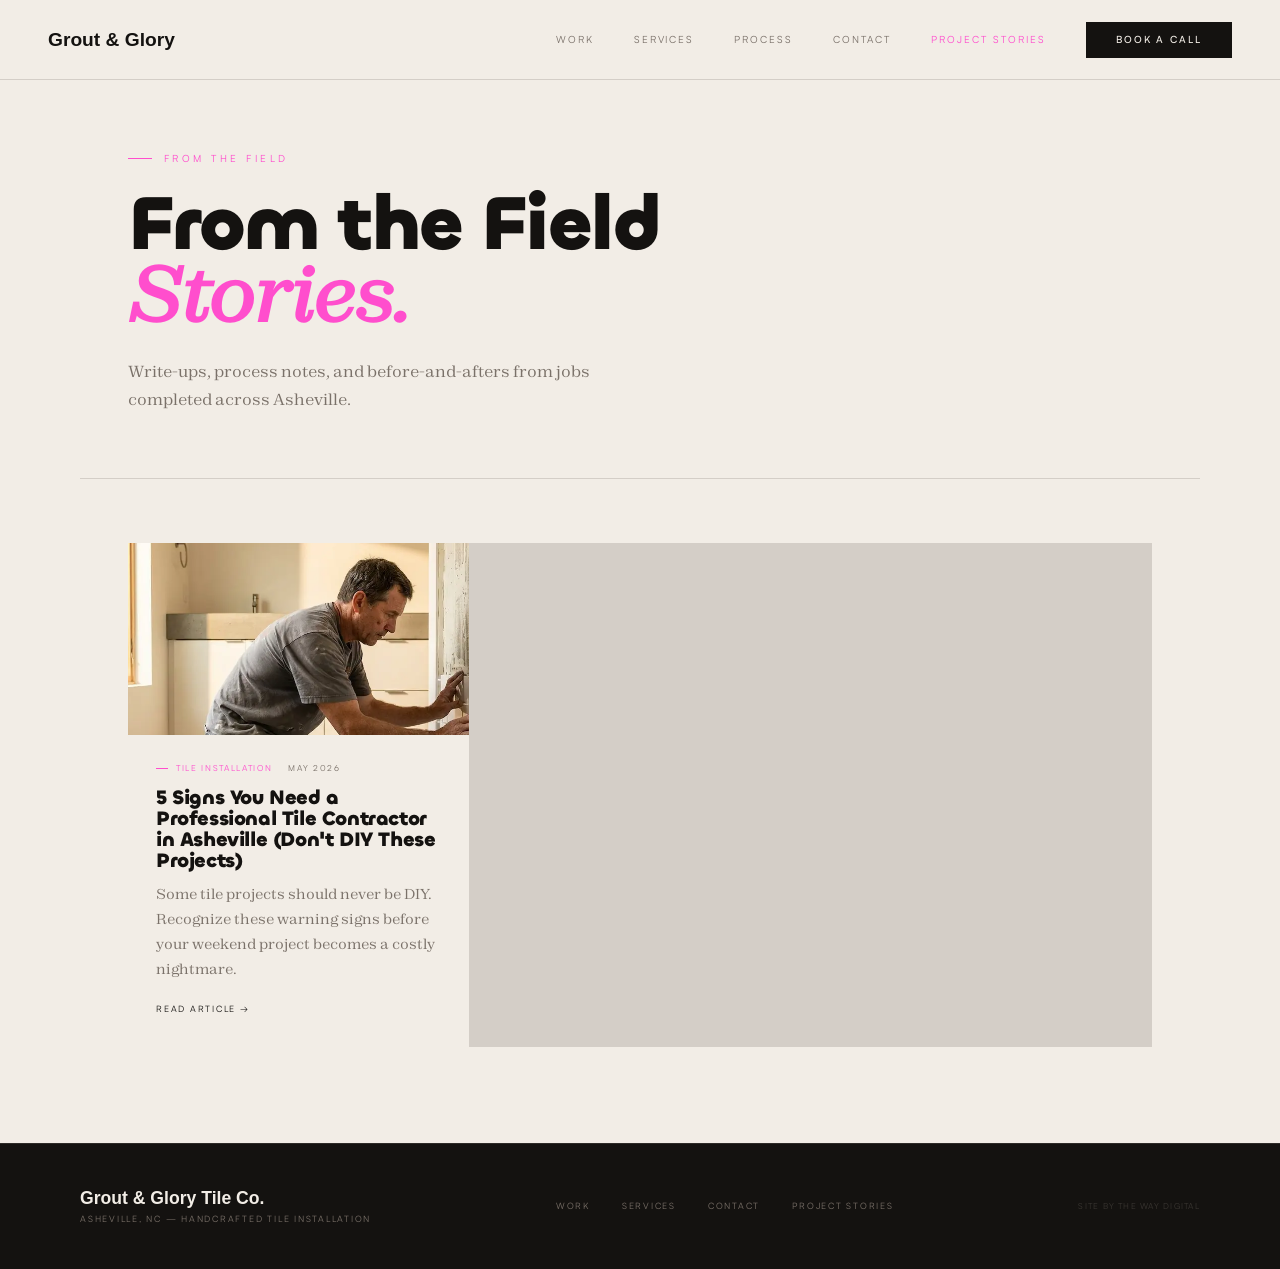
==== commit 03db0d23: "Rebuild blog index: signs-need-professional-tile-contractor-asheville" ====
--- a/blog/index.html
+++ b/blog/index.html
@@ -3,17 +3,13 @@
 <head>
 <meta charset="UTF-8">
 <meta name="viewport" content="width=device-width, initial-scale=1.0">
-<title>Project Stories | Grout & Glory Tile Co.</title>
-<meta name="description" content="Project stories and tile installation insights from Grout & Glory Tile Co. in Asheville, NC. See our custom bathroom, kitchen, and mosaic work.">
+<title>Project Stories | Grout &amp; Glory Tile Co.</title>
+<meta name="description" content="Tile installation stories, process notes, and project write-ups from Grout &amp; Glory in Asheville, NC.">
 <link rel="canonical" href="https://thewaydma.co/blog/">
 <meta property="og:type" content="website">
 <meta property="og:url" content="https://thewaydma.co/blog/">
-<meta property="og:title" content="Project Stories | Grout & Glory Tile Co.">
-<meta property="og:description" content="Project stories and tile installation insights from Grout & Glory Tile Co.">
-<meta property="og:site_name" content="Grout & Glory Tile Co.">
-<meta name="twitter:card" content="summary_large_image">
-<meta name="twitter:title" content="Project Stories | Grout & Glory Tile Co.">
-<meta name="twitter:description" content="Project stories and tile installation insights from Grout & Glory Tile Co.">
+<meta property="og:title" content="Project Stories | Grout &amp; Glory Tile Co.">
+<meta property="og:site_name" content="Grout &amp; Glory Tile Co.">
 <meta name="theme-color" content="#F2EDE6">
 <style>
 @font-face{font-family:'Chillax';src:url('/fonts/Chillax-Medium.woff2') format('woff2');font-weight:500;font-style:normal;font-display:swap;}
@@ -26,128 +22,182 @@
 @font-face{font-family:'Satoshi';src:url('/fonts/Satoshi-Medium.woff2') format('woff2');font-weight:500;font-style:normal;font-display:swap;}
 
 *{-webkit-font-smoothing:antialiased;box-sizing:border-box;margin:0;padding:0;}
-body{background:#F2EDE6;color:#141210;font-family:'Zodiak',serif;}
-.cursor{position:fixed;width:10px;height:10px;background:#FF4ECD;border-radius:50%;pointer-events:none;z-index:9999;transform:translate(-50%,-50%);transition:transform 0.1s;}
-.cursor-ring{position:fixed;width:36px;height:36px;border:1px solid #FF4ECD;border-radius:50%;pointer-events:none;z-index:9998;transform:translate(-50%,-50%);opacity:0.5;transition:width .25s,height .25s,opacity .25s;}
-.cursor-ring.exp{width:56px;height:56px;opacity:0.2;}
-.section-label::before{content:'';display:inline-block;width:24px;height:1px;background:#FF4ECD;margin-right:1rem;vertical-align:middle;}
-nav{transition:background .3s,border-color .3s;position:fixed;top:0;left:0;right:0;z-index:300;display:flex;align-items:center;justify-content:space-between;padding:1.5rem 3rem;}
-nav.scrolled{background:rgba(242,237,230,.94);backdrop-filter:blur(12px);border-bottom:1px solid #D4CEC7;}
+body{background:#F2EDE6;color:#141210;font-family:'Zodiak',Georgia,serif;}
+
+/* ── NAV ── */
+nav{background:rgba(242,237,230,.96);backdrop-filter:blur(12px);border-bottom:1px solid #D4CEC7;position:sticky;top:0;z-index:300;display:flex;align-items:center;justify-content:space-between;padding:1.35rem 3rem;}
+.nav-logo{font-family:'Chillax','Arial Black',sans-serif;font-weight:600;font-size:1.2rem;color:#141210;text-decoration:none;}
+.nav-links{display:flex;align-items:center;gap:2.5rem;}
+.nav-links a{font-family:'Satoshi','Arial',sans-serif;font-size:.62rem;letter-spacing:.2em;text-transform:uppercase;color:#7A7169;text-decoration:none;transition:color .2s;}
+.nav-links a:hover{color:#141210;}
+.nav-links a.blog-active{color:#FF4ECD;}
+.nav-cta{font-family:'Satoshi','Arial',sans-serif;font-size:.62rem;font-weight:500;letter-spacing:.2em;text-transform:uppercase;background:#141210;color:#F2EDE6 !important;padding:.72rem 1.85rem;text-decoration:none;transition:background .2s;}
+.nav-cta:hover{background:#FF4ECD;color:#141210 !important;}
+
+/* Mobile nav */
 .mobile-nav{position:fixed;top:0;right:-100%;width:min(320px,85vw);height:100vh;z-index:500;background:#141210;border-left:1px solid #2E2B28;display:flex;flex-direction:column;transition:right .35s cubic-bezier(.4,0,.2,1);padding:2rem;}
 .mobile-nav.open{right:0;}
 .mob-overlay{display:none;position:fixed;inset:0;background:rgba(20,18,16,.5);z-index:400;}
 .mob-overlay.open{display:block;}
 
-input,textarea{outline:none;transition:border-color .2s;}
-input:focus,textarea:focus{border-color:#FF4ECD!important;}
-
-@media(max-width:768px){
-  html,body{overflow-x:hidden;}
-  body{cursor:auto;}
-  .cursor,.cursor-ring{display:none;}
-  a,button{cursor:pointer;}
-  .desk{display:none!important;}
-  .mob{display:flex!important;}
-  nav{padding:1.5rem;}
-  section{padding-left:1.5rem!important;padding-right:1.5rem!important;}
-  .blog-grid{grid-template-columns:1fr!important;}
+/* ── INDEX HERO ── */
+.index-hero{padding:4.5rem 3rem 4rem;border-bottom:1px solid #D4CEC7;max-width:1120px;margin:0 auto;}
+.index-eyebrow{font-family:'Satoshi','Arial',sans-serif;font-size:.62rem;letter-spacing:.35em;text-transform:uppercase;color:#FF4ECD;display:flex;align-items:center;gap:.75rem;margin-bottom:1.5rem;}
+.index-eyebrow::before{content:'';display:inline-block;width:24px;height:1px;background:#FF4ECD;flex-shrink:0;}
+.index-title{font-family:'Chillax','Arial Black',sans-serif;font-weight:700;font-size:clamp(42px,6vw,96px);line-height:.92;letter-spacing:-.03em;color:#141210;margin-bottom:1.5rem;}
+.index-title em{font-family:'Zodiak',Georgia,serif;font-style:italic;color:#FF4ECD;}
+.index-desc{font-family:'Zodiak',Georgia,serif;font-size:1rem;color:#7A7169;line-height:1.8;max-width:520px;}
+
+/* ── CARDS GRID ── */
+.cards-outer{max-width:1120px;margin:0 auto;padding:4rem 3rem 6rem;}
+
+.cards-grid{display:grid;grid-template-columns:repeat(3,1fr);gap:1px;background:#D4CEC7;}
+
+/* ── CARD ── */
+.card{background:#F2EDE6;text-decoration:none;color:inherit;display:flex;flex-direction:column;transition:background .25s;}
+.card:hover{background:#E8E2DA;}
+.card-img-wrap{overflow:hidden;aspect-ratio:16/9;background:#E8E2DA;flex-shrink:0;}
+.card-img-wrap img{width:100%;height:100%;object-fit:cover;display:block;transition:transform .5s cubic-bezier(.2,.8,.3,1);}
+.card:hover .card-img-wrap img{transform:scale(1.04);}
+.card-img-placeholder{width:100%;height:100%;display:flex;align-items:center;justify-content:center;background:#D4CEC7;}
+.card-img-placeholder span{font-family:'Satoshi','Arial',sans-serif;font-size:.52rem;letter-spacing:.2em;text-transform:uppercase;color:#9A9088;}
+.card-body{padding:1.75rem 1.75rem 2rem;display:flex;flex-direction:column;flex:1;}
+.card-eyebrow{display:flex;align-items:center;gap:1rem;margin-bottom:.85rem;}
+.card-category{font-family:'Satoshi','Arial',sans-serif;font-size:.52rem;letter-spacing:.2em;text-transform:uppercase;color:#FF4ECD;display:flex;align-items:center;gap:.5rem;}
+.card-category::before{content:'';display:inline-block;width:12px;height:1px;background:#FF4ECD;flex-shrink:0;}
+.card-date{font-family:'Satoshi','Arial',sans-serif;font-size:.52rem;letter-spacing:.2em;text-transform:uppercase;color:#7A7169;}
+.card-title{font-family:'Chillax','Arial Black',sans-serif;font-weight:700;font-size:1.25rem;letter-spacing:-.02em;line-height:1.05;color:#141210;margin-bottom:.65rem;}
+.card-excerpt{font-family:'Zodiak',Georgia,serif;font-size:.9rem;color:#7A7169;line-height:1.75;margin-bottom:1.25rem;flex:1;}
+.card-read-more{font-family:'Satoshi','Arial',sans-serif;font-size:.55rem;letter-spacing:.2em;text-transform:uppercase;color:#141210;display:flex;align-items:center;gap:.5rem;margin-top:auto;transition:color .2s;}
+.card:hover .card-read-more{color:#FF4ECD;}
+
+/* ── FOOTER ── */
+footer{padding:2.75rem 3rem;background:#141210;border-top:1px solid #2E2B28;}
+.footer-inner{max-width:1120px;margin:0 auto;display:flex;flex-wrap:wrap;align-items:center;justify-content:space-between;gap:1.5rem;}
+.footer-name{font-family:'Chillax','Arial Black',sans-serif;font-weight:600;font-size:1.1rem;color:#F2EDE6;margin-bottom:.3rem;}
+.footer-sub{font-family:'Satoshi','Arial',sans-serif;font-size:.55rem;letter-spacing:.2em;text-transform:uppercase;color:#7A7169;}
+.footer-links{display:flex;gap:2rem;}
+.footer-links a{font-family:'Satoshi','Arial',sans-serif;font-size:.55rem;letter-spacing:.2em;text-transform:uppercase;color:#7A7169;text-decoration:none;transition:color .2s;}
+.footer-links a:hover{color:#F2EDE6;}
+.footer-credit{font-family:'Satoshi','Arial',sans-serif;font-size:.52rem;letter-spacing:.15em;text-transform:uppercase;color:#3a3632;}
+.footer-credit a{color:#3a3632;text-decoration:none;}
+
+/* ── RESPONSIVE ── */
+@media(max-width:900px){
+  .cards-grid{grid-template-columns:repeat(2,1fr);}
+  .cards-outer{padding:3rem 2rem 5rem;}
+  .index-hero{padding:3.5rem 2rem 3rem;}
 }
-@media(min-width:769px){.mob{display:none!important;}}
+@media(max-width:640px){
+  nav{padding:1.1rem 1.5rem;}
+  .nav-links{display:none;}
+  .cards-grid{grid-template-columns:1fr;}
+  .cards-outer{padding:2.5rem 1.5rem 4rem;}
+  .index-hero{padding:2.5rem 1.5rem 2.5rem;}
+  footer{padding:2.25rem 1.5rem;}
+  .footer-links{display:none;}
+}
 </style>
 </head>
 <body>
 
-<div class="cursor" id="cur"></div>
-<div class="cursor-ring" id="ring"></div>
-
+<!-- ── NAV ── -->
 <nav id="nav">
-  <a href="/" style="font-family:'Chillax',sans-serif;font-weight:600;font-size:1.2rem;color:#141210;text-decoration:none;" class="desk">Grout &amp; Glory</a>
-  <a href="/" style="font-family:'Chillax',sans-serif;font-weight:600;font-size:1rem;color:#141210;text-decoration:none;" class="mob">Grout &amp; Glory</a>
-  <div class="desk" style="display:flex;align-items:center;gap:2.5rem;">
-    <a href="/#work" style="font-family:'Satoshi',sans-serif;font-size:.62rem;letter-spacing:.2em;text-transform:uppercase;color:#7A7169;text-decoration:none;">Work</a>
-    <a href="/#services" style="font-family:'Satoshi',sans-serif;font-size:.62rem;letter-spacing:.2em;text-transform:uppercase;color:#7A7169;text-decoration:none;">Services</a>
-    <a href="/#process" style="font-family:'Satoshi',sans-serif;font-size:.62rem;letter-spacing:.2em;text-transform:uppercase;color:#7A7169;text-decoration:none;">Process</a>
-    <a href="/blog/" style="font-family:'Satoshi',sans-serif;font-size:.62rem;letter-spacing:.2em;text-transform:uppercase;color:#FF4ECD;text-decoration:none;">Project Stories</a>
-    <a href="/#contact" style="font-family:'Satoshi',sans-serif;font-size:.62rem;letter-spacing:.2em;text-transform:uppercase;color:#7A7169;text-decoration:none;">Contact</a>
-    <a href="/#contact" style="font-family:'Satoshi',sans-serif;font-size:.62rem;font-weight:500;letter-spacing:.2em;text-transform:uppercase;background:#141210;color:#F2EDE6;padding:.75rem 2rem;text-decoration:none;">Book a Call</a>
-  </div>
-  <button id="hbg" class="mob" style="flex-direction:column;gap:5px;padding:10px 12px;background:none;border:1px solid #D4CEC7;cursor:pointer;" aria-label="Open menu">
+  <a href="https://www.groutandglory.com/" class="nav-logo">Grout &amp; Glory</a>
+  <div class="nav-links">
+    <a href="https://www.groutandglory.com/#work">Work</a>
+    <a href="https://www.groutandglory.com/#services">Services</a>
+    <a href="https://www.groutandglory.com/#process">Process</a>
+    <a href="https://www.groutandglory.com/#contact">Contact</a>
+    <a href="/blog/" class="blog-active">Project Stories</a>
+    <a href="https://www.groutandglory.com/#contact" class="nav-cta">Book a Call</a>
+  </div>
+  <button id="hbg" style="display:none;flex-direction:column;gap:5px;padding:10px 12px;background:none;border:1px solid #D4CEC7;cursor:pointer;" aria-label="Open menu">
     <span style="display:block;width:22px;height:1px;background:#141210;"></span>
     <span style="display:block;width:22px;height:1px;background:#141210;"></span>
     <span style="display:block;width:14px;height:1px;background:#141210;"></span>
   </button>
 </nav>
 
+<!-- Mobile nav drawer -->
 <div class="mobile-nav" id="mnav">
   <div style="display:flex;justify-content:space-between;align-items:center;margin-bottom:3rem;">
-    <span style="font-family:'Chillax',sans-serif;font-weight:600;font-size:1.2rem;color:#F2EDE6;">Grout &amp; Glory</span>
-    <button id="cnav" style="font-family:'Satoshi',sans-serif;font-size:.9rem;color:#7A7169;background:none;border:none;" aria-label="Close">&#x2715;</button>
+    <span style="font-family:'Chillax','Arial Black',sans-serif;font-weight:600;font-size:1.2rem;color:#F2EDE6;">Grout &amp; Glory</span>
+    <button id="cnav" style="font-family:'Satoshi','Arial',sans-serif;font-size:.9rem;color:#7A7169;background:none;border:none;cursor:pointer;" aria-label="Close">&#x2715;</button>
   </div>
   <div style="display:flex;flex-direction:column;gap:1.5rem;">
-    <a href="/#work" style="font-family:'Chillax',sans-serif;font-size:1.5rem;font-weight:600;color:#F2EDE6;text-decoration:none;border-bottom:1px solid #2E2B28;padding-bottom:1.5rem;" onclick="cmnav()">Work</a>
-    <a href="/#services" style="font-family:'Chillax',sans-serif;font-size:1.5rem;font-weight:600;color:#F2EDE6;text-decoration:none;border-bottom:1px solid #2E2B28;padding-bottom:1.5rem;" onclick="cmnav()">Services</a>
-    <a href="/#process" style="font-family:'Chillax',sans-serif;font-size:1.5rem;font-weight:600;color:#F2EDE6;text-decoration:none;border-bottom:1px solid #2E2B28;padding-bottom:1.5rem;" onclick="cmnav()">Process</a>
-    <a href="/blog/" style="font-family:'Chillax',sans-serif;font-size:1.5rem;font-weight:600;color:#FF4ECD;text-decoration:none;border-bottom:1px solid #2E2B28;padding-bottom:1.5rem;" onclick="cmnav()">Project Stories</a>
-    <a href="/#contact" style="font-family:'Chillax',sans-serif;font-size:1.5rem;font-weight:600;color:#F2EDE6;text-decoration:none;border-bottom:1px solid #2E2B28;padding-bottom:1.5rem;" onclick="cmnav()">Contact</a>
-    <a href="/#contact" style="font-family:'Satoshi',sans-serif;font-size:.62rem;letter-spacing:.2em;text-transform:uppercase;background:#FF4ECD;color:#141210;padding:1rem 2rem;text-decoration:none;display:block;text-align:center;margin-top:.5rem;" onclick="cmnav()">Book a Call &#8594;</a>
+    <a href="https://www.groutandglory.com/#work" style="font-family:'Chillax','Arial Black',sans-serif;font-size:1.5rem;font-weight:600;color:#F2EDE6;text-decoration:none;border-bottom:1px solid #2E2B28;padding-bottom:1.5rem;">Work</a>
+    <a href="https://www.groutandglory.com/#services" style="font-family:'Chillax','Arial Black',sans-serif;font-size:1.5rem;font-weight:600;color:#F2EDE6;text-decoration:none;border-bottom:1px solid #2E2B28;padding-bottom:1.5rem;">Services</a>
+    <a href="https://www.groutandglory.com/#process" style="font-family:'Chillax','Arial Black',sans-serif;font-size:1.5rem;font-weight:600;color:#F2EDE6;text-decoration:none;border-bottom:1px solid #2E2B28;padding-bottom:1.5rem;">Process</a>
+    <a href="https://www.groutandglory.com/#contact" style="font-family:'Chillax','Arial Black',sans-serif;font-size:1.5rem;font-weight:600;color:#F2EDE6;text-decoration:none;border-bottom:1px solid #2E2B28;padding-bottom:1.5rem;">Contact</a>
+    <a href="/blog/" style="font-family:'Chillax','Arial Black',sans-serif;font-size:1.5rem;font-weight:600;color:#FF4ECD;text-decoration:none;border-bottom:1px solid #2E2B28;padding-bottom:1.5rem;">Project Stories</a>
+    <a href="https://www.groutandglory.com/#contact" style="font-family:'Satoshi','Arial',sans-serif;font-size:.62rem;letter-spacing:.2em;text-transform:uppercase;background:#FF4ECD;color:#141210;padding:1rem 2rem;text-decoration:none;display:block;text-align:center;margin-top:.5rem;">Book a Call</a>
   </div>
 </div>
-<div class="mob-overlay" id="movl" onclick="cmnav()"></div>
-
-<main style="padding-top:8rem;">
-  
-  <section style="padding:4rem 3rem;border-bottom:1px solid #D4CEC7;">
-    <div style="max-width:1200px;margin:0 auto;">
-      <div class="section-label" style="font-family:'Satoshi',sans-serif;font-size:.62rem;letter-spacing:.35em;text-transform:uppercase;color:#FF4ECD;margin-bottom:1.5rem;display:flex;align-items:center;">Project Stories</div>
-      <h1 style="font-family:'Chillax',sans-serif;font-weight:600;font-size:clamp(36px,5vw,72px);line-height:.95;letter-spacing:-.02em;color:#141210;margin-bottom:1.5rem;">Project Stories</h1>
-      <p style="font-size:1rem;color:#7A7169;line-height:1.8;max-width:600px;">Behind-the-scenes stories from our custom tile installations across Asheville. See the challenges, solutions, and craftsmanship that go into each project.</p>
-    </div>
-  </section>
-  
-  <section style="padding:4rem 3rem;">
-    <div style="max-width:1200px;margin:0 auto;">
-      <div class="blog-grid" style="display:grid;grid-template-columns:repeat(auto-fit,minmax(350px,1fr));gap:2.5rem;align-items:start;">
-        <article style="background:#fff;border:1px solid #D4CEC7;overflow:hidden;display:flex;flex-direction:column;height:480px;transition:transform .3s ease,box-shadow .3s ease;" onmouseover="this.style.transform='translateY(-4px)';this.style.boxShadow='0 8px 25px rgba(20,18,16,0.15)';" onmouseout="this.style.transform='none';this.style.boxShadow='none';">
-  <div style="aspect-ratio:16/9;overflow:hidden;width:100%;">
-    <img src="/blog/asheville-tile-installation-problems-professional-contractor/hero.webp" alt="Asheville tile contractor inspecting cracked and loose floor tiles in residential home interior" loading="lazy" width="600" height="338" style="width:100%;aspect-ratio:16/9;object-fit:cover;">
-  </div>
-  <div style="padding:1.5rem;display:flex;flex-direction:column;flex:1;">
-    <div style="margin-bottom:0.75rem;">
-      <span style="font-family:'Satoshi',sans-serif;font-size:.58rem;letter-spacing:.2em;text-transform:uppercase;color:#FF4ECD;">Tile Installation</span>
-      <span style="font-family:'Satoshi',sans-serif;font-size:.58rem;letter-spacing:.2em;text-transform:uppercase;color:#7A7169;margin-left:1rem;">May 2026</span>
-    </div>
-    <h3 style="font-family:'Chillax',sans-serif;font-size:1.25rem;font-weight:600;color:#141210;line-height:1.3;margin-bottom:0.75rem;">Asheville Tile Installation Gone Wrong? Signs You Need a Professional Tile Contractor</h3>
-    <p style="font-family:'Zodiak',serif;font-size:.95rem;color:#7A7169;line-height:1.6;margin-bottom:1rem;flex:1;display:-webkit-box;-webkit-line-clamp:3;-webkit-box-orient:vertical;overflow:hidden;">DIY disaster or bad contractor job? Here's how to spot tile problems before they get worse and why Asheville's climate demands expert installation.</p>
-    <a href="/blog/asheville-tile-installation-problems-professional-contractor/" style="font-family:'Satoshi',sans-serif;font-size:.62rem;letter-spacing:.2em;text-transform:uppercase;color:#FF4ECD;text-decoration:none;display:flex;align-items:center;gap:.5rem;margin-top:auto;">Read Article → &#8594;</a>
-  </div>
-</article>
-      </div>
-    </div>
-  </section>
-  
+<div class="mob-overlay" id="movl"></div>
+
+<main>
+
+  <!-- INDEX HEADER -->
+  <div class="index-hero">
+    <div class="index-eyebrow">From the Field</div>
+    <h1 class="index-title">From the Field<br><em>Stories.</em></h1>
+    <p class="index-desc">Write-ups, process notes, and before-and-afters from jobs completed across Asheville.</p>
+  </div>
+
+  <!-- CARDS -->
+  <div class="cards-outer">
+    <div class="cards-grid">
+      <a href="/blog/signs-need-professional-tile-contractor-asheville/" style="background:#F2EDE6;text-decoration:none;color:inherit;display:flex;flex-direction:column;transition:background .25s;">
+  <div style="overflow:hidden;aspect-ratio:16/9;background:#E8E2DA;flex-shrink:0;">
+    <img src="/blog/signs-need-professional-tile-contractor-asheville/hero.webp" alt="Professional tile contractor installing large format tiles in Asheville bathroom" loading="lazy" width="600" height="338" style="width:100%;aspect-ratio:16/9;object-fit:cover;">
+  </div>
+  <div style="padding:1.75rem 1.75rem 2rem;display:flex;flex-direction:column;flex:1;">
+    <div style="display:flex;align-items:center;gap:1rem;margin-bottom:.85rem;">
+      <span style="font-family:'Satoshi',sans-serif;font-size:.52rem;letter-spacing:.2em;text-transform:uppercase;color:#FF4ECD;display:flex;align-items:center;gap:.5rem;">
+        <span style="display:inline-block;width:12px;height:1px;background:#FF4ECD;flex-shrink:0;"></span>
+        Tile Installation
+      </span>
+      <span style="font-family:'Satoshi',sans-serif;font-size:.52rem;letter-spacing:.2em;text-transform:uppercase;color:#7A7169;">May 2026</span>
+    </div>
+    <div style="font-family:'Chillax',sans-serif;font-weight:700;font-size:1.25rem;letter-spacing:-.02em;line-height:1.05;color:#141210;margin-bottom:.65rem;">5 Signs You Need a Professional Tile Contractor in Asheville (Don't DIY These Projects)</div>
+    <p style="font-family:'Zodiak',serif;font-size:.9rem;color:#7A7169;line-height:1.75;margin-bottom:1.25rem;flex:1;">Some tile projects should never be DIY. Recognize these warning signs before your weekend project becomes a costly nightmare.</p>
+    <span style="font-family:'Satoshi',sans-serif;font-size:.55rem;letter-spacing:.2em;text-transform:uppercase;color:#141210;display:flex;align-items:center;gap:.5rem;margin-top:auto;">Read Article →</span>
+  </div>
+</a>
+    </div>
+  </div>
+
 </main>
 
-<footer style="padding:3rem;background:#141210;border-top:1px solid #D4CEC7;">
-  <div style="display:flex;flex-wrap:wrap;align-items:center;justify-content:space-between;gap:1.5rem;">
+<!-- ── FOOTER ── -->
+<footer>
+  <div class="footer-inner">
     <div>
-      <div style="font-family:'Chillax',sans-serif;font-weight:600;font-size:1.2rem;color:#F2EDE6;margin-bottom:.3rem;">Grout &amp; Glory Tile Co.</div>
-      <div style="font-family:'Satoshi',sans-serif;font-size:.58rem;letter-spacing:.2em;text-transform:uppercase;color:#7A7169;">Asheville, NC â Handcrafted Tile Installation</div>
-    </div>
-    <div style="display:flex;gap:2rem;">
-      <a href="/#work" style="font-family:'Satoshi',sans-serif;font-size:.58rem;letter-spacing:.2em;text-transform:uppercase;color:#7A7169;text-decoration:none;">Work</a>
-      <a href="/#services" style="font-family:'Satoshi',sans-serif;font-size:.58rem;letter-spacing:.2em;text-transform:uppercase;color:#7A7169;text-decoration:none;">Services</a>
-      <a href="/blog/" style="font-family:'Satoshi',sans-serif;font-size:.58rem;letter-spacing:.2em;text-transform:uppercase;color:#7A7169;text-decoration:none;">Project Stories</a>
-      <a href="/#contact" style="font-family:'Satoshi',sans-serif;font-size:.58rem;letter-spacing:.2em;text-transform:uppercase;color:#7A7169;text-decoration:none;">Contact</a>
-    </div>
-    <div style="font-family:'Satoshi',sans-serif;font-size:.55rem;letter-spacing:.15em;text-transform:uppercase;color:#3a3632;">Site by <a href="https://thewaydma.com" style="color:#3a3632;text-decoration:none;">The Way Digital</a></div>
+      <div class="footer-name">Grout &amp; Glory Tile Co.</div>
+      <div class="footer-sub">Asheville, NC — Handcrafted Tile Installation</div>
+    </div>
+    <div class="footer-links">
+      <a href="https://www.groutandglory.com/#work">Work</a>
+      <a href="https://www.groutandglory.com/#services">Services</a>
+      <a href="https://www.groutandglory.com/#contact">Contact</a>
+      <a href="/blog/">Project Stories</a>
+    </div>
+    <div class="footer-credit">Site by <a href="https://thewaydma.com">The Way Digital</a></div>
   </div>
 </footer>
 
 <script>
-function cmnav(){document.getElementById('mnav').classList.toggle('open');document.getElementById('movl').classList.toggle('open');}
-document.getElementById('hbg').onclick=()=>cmnav();
-document.getElementById('cnav').onclick=()=>cmnav();
+(function(){
+  var hbg=document.getElementById('hbg'),mnav=document.getElementById('mnav'),movl=document.getElementById('movl'),cnav=document.getElementById('cnav');
+  function open(){mnav.classList.add('open');movl.classList.add('open');document.body.style.overflow='hidden';}
+  function close(){mnav.classList.remove('open');movl.classList.remove('open');document.body.style.overflow='';}
+  if(hbg)hbg.addEventListener('click',open);
+  if(cnav)cnav.addEventListener('click',close);
+  if(movl)movl.addEventListener('click',close);
+  function checkMob(){hbg.style.display=window.innerWidth<=640?'flex':'none';}
+  checkMob();window.addEventListener('resize',checkMob);
+})();
 </script>
-
 </body>
 </html>
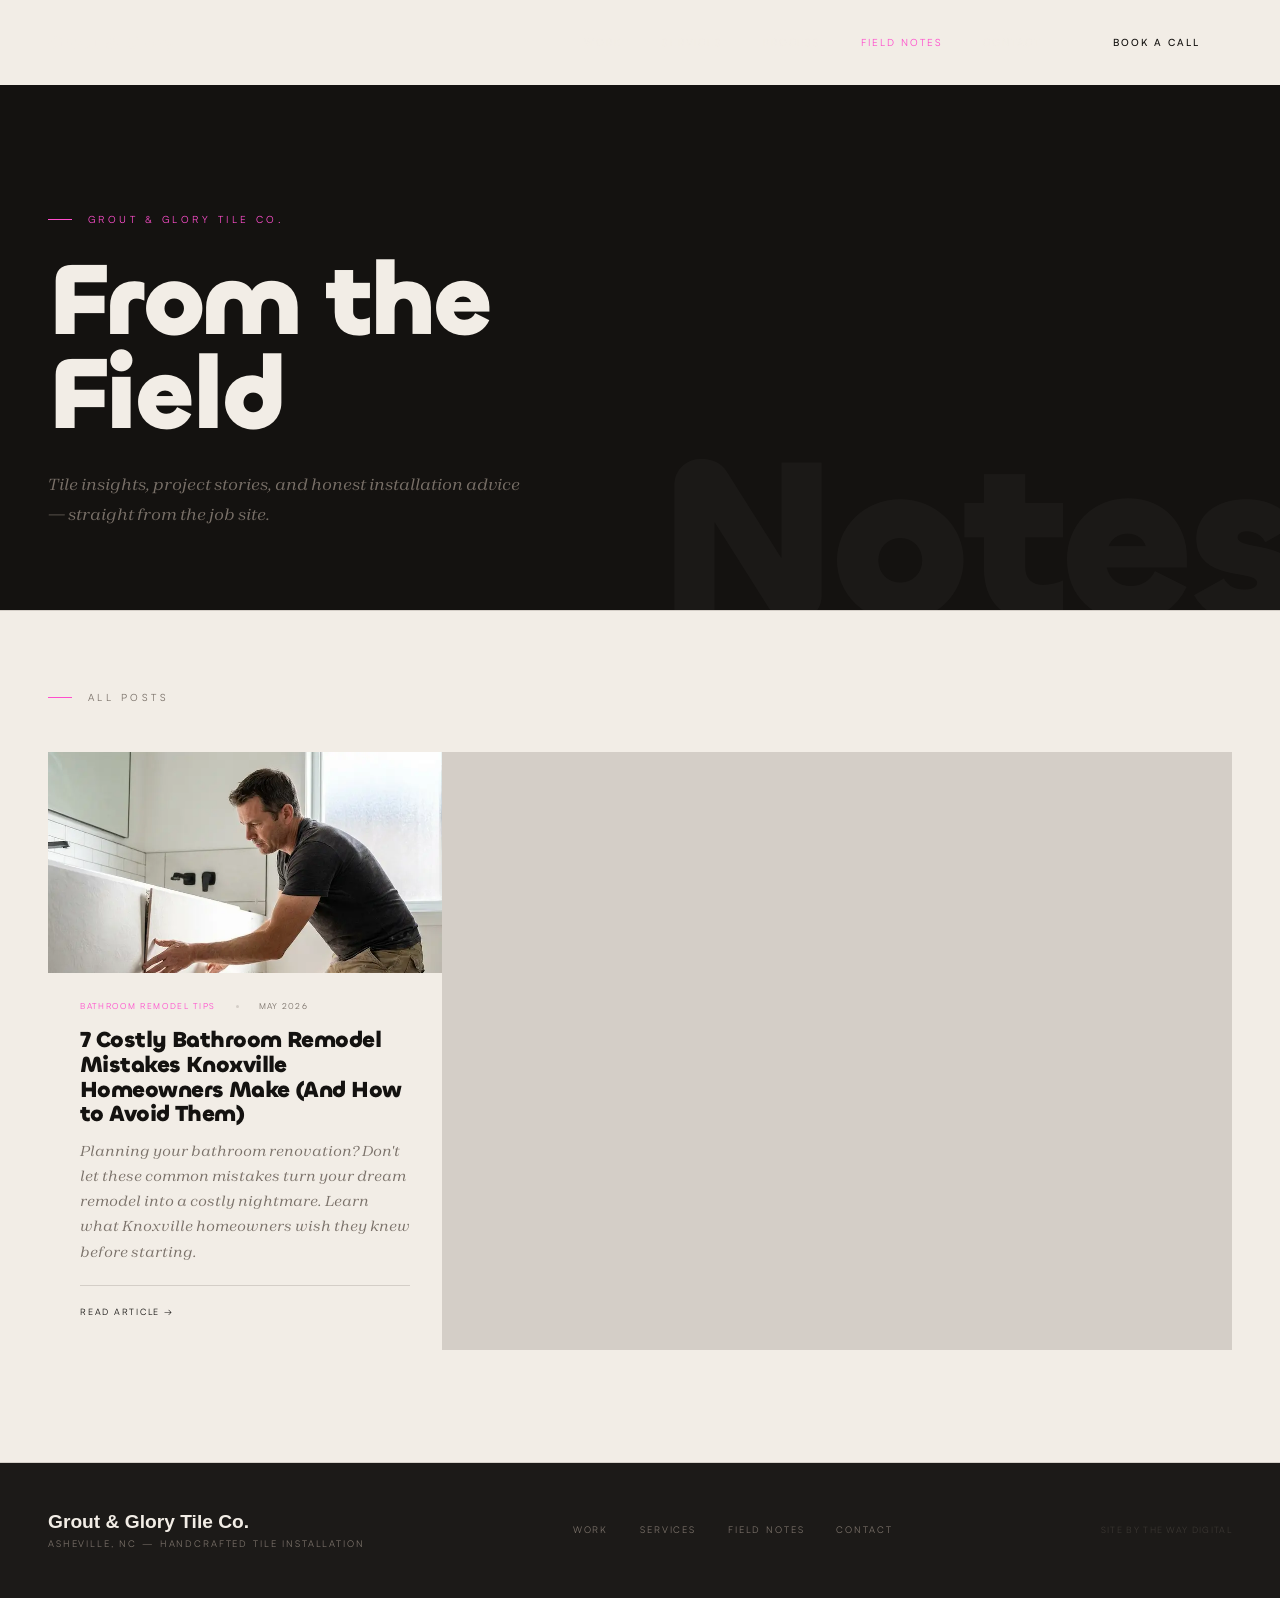
==== commit bb976c2a: "Rebuild blog index: bathroom-remodel-mistakes-knoxville-homeowners" ====
--- a/blog/index.html
+++ b/blog/index.html
@@ -1,16 +1,31 @@
 <!DOCTYPE html>
 <html lang="en">
 <head>
+<!-- Google tag (gtag.js) -->
+<script async src="https://www.googletagmanager.com/gtag/js?id=G-K3YCBK1XMW"></script>
+<script>
+  window.dataLayer = window.dataLayer || [];
+  function gtag(){dataLayer.push(arguments);}
+  gtag('js', new Date());
+  gtag('config', 'G-K3YCBK1XMW');
+</script>
 <meta charset="UTF-8">
 <meta name="viewport" content="width=device-width, initial-scale=1.0">
-<title>Project Stories | Grout &amp; Glory Tile Co.</title>
-<meta name="description" content="Tile installation stories, process notes, and project write-ups from Grout &amp; Glory in Asheville, NC.">
+<title>From the Field — Grout &amp; Glory Tile Co.</title>
+<meta name="description" content="Tile insights, project stories, and installation advice from Marcus Tully at Grout &amp; Glory — Asheville\`s custom tile studio.">
 <link rel="canonical" href="https://thewaydma.co/blog/">
 <meta property="og:type" content="website">
 <meta property="og:url" content="https://thewaydma.co/blog/">
-<meta property="og:title" content="Project Stories | Grout &amp; Glory Tile Co.">
-<meta property="og:site_name" content="Grout &amp; Glory Tile Co.">
+<meta property="og:title" content="From the Field — Grout & Glory Tile Co.">
+<meta property="og:description" content="Tile insights, project stories, and installation advice from Marcus Tully at Grout &amp; Glory.">
+<meta property="og:image" content="https://www.groutandglory.com/og-image.jpg">
+<meta property="og:site_name" content="Grout & Glory Tile Co.">
 <meta name="theme-color" content="#F2EDE6">
+<link rel="preload" href="/fonts/Chillax-Bold.woff2" as="font" type="font/woff2" crossorigin>
+<link rel="preload" href="/fonts/Satoshi-Medium.woff2" as="font" type="font/woff2" crossorigin>
+<!-- Calendly popup widget -->
+<link href="https://assets.calendly.com/assets/external/widget.css" rel="stylesheet">
+<script src="https://assets.calendly.com/assets/external/widget.js" type="text/javascript" async></script>
 <style>
 @font-face{font-family:'Chillax';src:url('/fonts/Chillax-Medium.woff2') format('woff2');font-weight:500;font-style:normal;font-display:swap;}
 @font-face{font-family:'Chillax';src:url('/fonts/Chillax-SemiBold.woff2') format('woff2');font-weight:600;font-style:normal;font-display:swap;}
@@ -22,182 +37,208 @@
 @font-face{font-family:'Satoshi';src:url('/fonts/Satoshi-Medium.woff2') format('woff2');font-weight:500;font-style:normal;font-display:swap;}
 
 *{-webkit-font-smoothing:antialiased;box-sizing:border-box;margin:0;padding:0;}
-body{background:#F2EDE6;color:#141210;font-family:'Zodiak',Georgia,serif;}
-
-/* ── NAV ── */
-nav{background:rgba(242,237,230,.96);backdrop-filter:blur(12px);border-bottom:1px solid #D4CEC7;position:sticky;top:0;z-index:300;display:flex;align-items:center;justify-content:space-between;padding:1.35rem 3rem;}
-.nav-logo{font-family:'Chillax','Arial Black',sans-serif;font-weight:600;font-size:1.2rem;color:#141210;text-decoration:none;}
-.nav-links{display:flex;align-items:center;gap:2.5rem;}
-.nav-links a{font-family:'Satoshi','Arial',sans-serif;font-size:.62rem;letter-spacing:.2em;text-transform:uppercase;color:#7A7169;text-decoration:none;transition:color .2s;}
-.nav-links a:hover{color:#141210;}
-.nav-links a.blog-active{color:#FF4ECD;}
-.nav-cta{font-family:'Satoshi','Arial',sans-serif;font-size:.62rem;font-weight:500;letter-spacing:.2em;text-transform:uppercase;background:#141210;color:#F2EDE6 !important;padding:.72rem 1.85rem;text-decoration:none;transition:background .2s;}
-.nav-cta:hover{background:#FF4ECD;color:#141210 !important;}
-
-/* Mobile nav */
-.mobile-nav{position:fixed;top:0;right:-100%;width:min(320px,85vw);height:100vh;z-index:500;background:#141210;border-left:1px solid #2E2B28;display:flex;flex-direction:column;transition:right .35s cubic-bezier(.4,0,.2,1);padding:2rem;}
+:root{
+  --linen:#F2EDE6;
+  --ink:#141210;
+  --pink:#FF4ECD;
+  --warm-grey:#7A7169;
+  --border:#D4CEC7;
+  --dark-linen:#E8E2DA;
+  --near-black:#1C1A18;
+}
+body{background:var(--linen);color:var(--ink);font-family:'Zodiak',Georgia,'Times New Roman',serif;}
+
+.section-label{font-family:'Satoshi',sans-serif;font-size:.62rem;letter-spacing:.35em;text-transform:uppercase;color:var(--warm-grey);display:flex;align-items:center;gap:1rem;}
+.section-label::before{content:'';display:inline-block;width:24px;height:1px;background:var(--pink);flex-shrink:0;}
+
+/* ── Nav ── */
+nav{position:sticky;top:0;z-index:300;display:flex;align-items:center;justify-content:space-between;padding:1.5rem 3rem;transition:background .3s,border-color .3s;}
+nav.scrolled{background:rgba(242,237,230,.94);backdrop-filter:blur(12px);border-bottom:1px solid var(--border);}
+.desk{display:flex;}
+.mob{display:none;}
+
+/* ── Mobile nav ── */
+.mobile-nav{position:fixed;top:0;right:-100%;width:min(320px,85vw);height:100vh;z-index:500;background:var(--near-black);border-left:1px solid #2E2B28;display:flex;flex-direction:column;transition:right .35s cubic-bezier(.4,0,.2,1);padding:2rem;}
 .mobile-nav.open{right:0;}
 .mob-overlay{display:none;position:fixed;inset:0;background:rgba(20,18,16,.5);z-index:400;}
 .mob-overlay.open{display:block;}
 
-/* ── INDEX HERO ── */
-.index-hero{padding:4.5rem 3rem 4rem;border-bottom:1px solid #D4CEC7;max-width:1120px;margin:0 auto;}
-.index-eyebrow{font-family:'Satoshi','Arial',sans-serif;font-size:.62rem;letter-spacing:.35em;text-transform:uppercase;color:#FF4ECD;display:flex;align-items:center;gap:.75rem;margin-bottom:1.5rem;}
-.index-eyebrow::before{content:'';display:inline-block;width:24px;height:1px;background:#FF4ECD;flex-shrink:0;}
-.index-title{font-family:'Chillax','Arial Black',sans-serif;font-weight:700;font-size:clamp(42px,6vw,96px);line-height:.92;letter-spacing:-.03em;color:#141210;margin-bottom:1.5rem;}
-.index-title em{font-family:'Zodiak',Georgia,serif;font-style:italic;color:#FF4ECD;}
-.index-desc{font-family:'Zodiak',Georgia,serif;font-size:1rem;color:#7A7169;line-height:1.8;max-width:520px;}
-
-/* ── CARDS GRID ── */
-.cards-outer{max-width:1120px;margin:0 auto;padding:4rem 3rem 6rem;}
-
-.cards-grid{display:grid;grid-template-columns:repeat(3,1fr);gap:1px;background:#D4CEC7;}
-
-/* ── CARD ── */
-.card{background:#F2EDE6;text-decoration:none;color:inherit;display:flex;flex-direction:column;transition:background .25s;}
-.card:hover{background:#E8E2DA;}
-.card-img-wrap{overflow:hidden;aspect-ratio:16/9;background:#E8E2DA;flex-shrink:0;}
-.card-img-wrap img{width:100%;height:100%;object-fit:cover;display:block;transition:transform .5s cubic-bezier(.2,.8,.3,1);}
-.card:hover .card-img-wrap img{transform:scale(1.04);}
-.card-img-placeholder{width:100%;height:100%;display:flex;align-items:center;justify-content:center;background:#D4CEC7;}
-.card-img-placeholder span{font-family:'Satoshi','Arial',sans-serif;font-size:.52rem;letter-spacing:.2em;text-transform:uppercase;color:#9A9088;}
-.card-body{padding:1.75rem 1.75rem 2rem;display:flex;flex-direction:column;flex:1;}
-.card-eyebrow{display:flex;align-items:center;gap:1rem;margin-bottom:.85rem;}
-.card-category{font-family:'Satoshi','Arial',sans-serif;font-size:.52rem;letter-spacing:.2em;text-transform:uppercase;color:#FF4ECD;display:flex;align-items:center;gap:.5rem;}
-.card-category::before{content:'';display:inline-block;width:12px;height:1px;background:#FF4ECD;flex-shrink:0;}
-.card-date{font-family:'Satoshi','Arial',sans-serif;font-size:.52rem;letter-spacing:.2em;text-transform:uppercase;color:#7A7169;}
-.card-title{font-family:'Chillax','Arial Black',sans-serif;font-weight:700;font-size:1.25rem;letter-spacing:-.02em;line-height:1.05;color:#141210;margin-bottom:.65rem;}
-.card-excerpt{font-family:'Zodiak',Georgia,serif;font-size:.9rem;color:#7A7169;line-height:1.75;margin-bottom:1.25rem;flex:1;}
-.card-read-more{font-family:'Satoshi','Arial',sans-serif;font-size:.55rem;letter-spacing:.2em;text-transform:uppercase;color:#141210;display:flex;align-items:center;gap:.5rem;margin-top:auto;transition:color .2s;}
-.card:hover .card-read-more{color:#FF4ECD;}
-
-/* ── FOOTER ── */
-footer{padding:2.75rem 3rem;background:#141210;border-top:1px solid #2E2B28;}
-.footer-inner{max-width:1120px;margin:0 auto;display:flex;flex-wrap:wrap;align-items:center;justify-content:space-between;gap:1.5rem;}
-.footer-name{font-family:'Chillax','Arial Black',sans-serif;font-weight:600;font-size:1.1rem;color:#F2EDE6;margin-bottom:.3rem;}
-.footer-sub{font-family:'Satoshi','Arial',sans-serif;font-size:.55rem;letter-spacing:.2em;text-transform:uppercase;color:#7A7169;}
-.footer-links{display:flex;gap:2rem;}
-.footer-links a{font-family:'Satoshi','Arial',sans-serif;font-size:.55rem;letter-spacing:.2em;text-transform:uppercase;color:#7A7169;text-decoration:none;transition:color .2s;}
-.footer-links a:hover{color:#F2EDE6;}
-.footer-credit{font-family:'Satoshi','Arial',sans-serif;font-size:.52rem;letter-spacing:.15em;text-transform:uppercase;color:#3a3632;}
-.footer-credit a{color:#3a3632;text-decoration:none;}
-
-/* ── RESPONSIVE ── */
+/* ── Blog header ── */
+.blog-header{
+  padding:8rem 3rem 5rem;
+  border-bottom:1px solid var(--border);
+  background:var(--ink);
+  position:relative;
+  overflow:hidden;
+}
+.blog-header-inner{max-width:700px;}
+.blog-header-bg-text{
+  position:absolute;
+  right:-1rem;bottom:-2rem;
+  font-family:'Chillax',sans-serif;font-weight:700;
+  font-size:clamp(8rem,18vw,18rem);
+  line-height:.85;letter-spacing:-.04em;
+  color:rgba(255,255,255,.03);
+  pointer-events:none;user-select:none;
+  white-space:nowrap;
+}
+.blog-header-eyebrow{
+  font-family:'Satoshi',sans-serif;font-size:.62rem;letter-spacing:.35em;text-transform:uppercase;
+  color:var(--pink);display:flex;align-items:center;gap:1rem;margin-bottom:1.75rem;
+}
+.blog-header-eyebrow::before{content:'';display:inline-block;width:24px;height:1px;background:var(--pink);}
+.blog-header-title{
+  font-family:'Chillax',sans-serif;font-weight:700;
+  font-size:clamp(3rem,8vw,7rem);
+  line-height:.92;letter-spacing:-.035em;
+  color:var(--linen);
+  margin-bottom:1.75rem;
+}
+.blog-header-title em{color:var(--pink);font-style:italic;font-family:'Zodiak',Georgia,serif;}
+.blog-header-desc{
+  font-family:'Zodiak',Georgia,serif;
+  font-style:italic;font-size:1rem;
+  color:var(--warm-grey);line-height:1.85;
+  max-width:480px;
+}
+
+/* ── Card grid ── */
+.blog-grid-section{padding:5rem 3rem 7rem;}
+.blog-grid-header{display:flex;align-items:flex-end;justify-content:space-between;margin-bottom:3rem;flex-wrap:wrap;gap:1rem;}
+.blog-grid-count{
+  font-family:'Satoshi',sans-serif;font-size:.58rem;letter-spacing:.2em;text-transform:uppercase;
+  color:var(--warm-grey);
+}
+.blog-grid{
+  display:grid;
+  grid-template-columns:repeat(3,1fr);
+  gap:1px;
+  background:var(--border);
+}
+
+/* ── Footer ── */
+footer{padding:3rem;background:var(--near-black);border-top:1px solid var(--border);}
+footer .inner{display:flex;flex-wrap:wrap;align-items:center;justify-content:space-between;gap:1.5rem;}
+
+/* ── Responsive ── */
 @media(max-width:900px){
-  .cards-grid{grid-template-columns:repeat(2,1fr);}
-  .cards-outer{padding:3rem 2rem 5rem;}
-  .index-hero{padding:3.5rem 2rem 3rem;}
-}
-@media(max-width:640px){
-  nav{padding:1.1rem 1.5rem;}
-  .nav-links{display:none;}
-  .cards-grid{grid-template-columns:1fr;}
-  .cards-outer{padding:2.5rem 1.5rem 4rem;}
-  .index-hero{padding:2.5rem 1.5rem 2.5rem;}
-  footer{padding:2.25rem 1.5rem;}
-  .footer-links{display:none;}
-}
+  .blog-grid{grid-template-columns:repeat(2,1fr);}
+}
+@media(max-width:768px){
+  html,body{overflow-x:hidden;}
+  .desk{display:none!important;}
+  .mob{display:flex!important;}
+  nav{padding:1.25rem 1.5rem;}
+  .blog-header{padding:6rem 1.5rem 4rem;}
+  .blog-grid-section{padding:3rem 1.5rem 5rem;}
+  .blog-grid{grid-template-columns:1fr;}
+  footer{padding:2.5rem 1.5rem;}
+}
+@media(min-width:769px){.mob{display:none!important;}}
 </style>
 </head>
 <body>
 
-<!-- ── NAV ── -->
+<!-- NAV -->
 <nav id="nav">
-  <a href="https://www.groutandglory.com/" class="nav-logo">Grout &amp; Glory</a>
-  <div class="nav-links">
-    <a href="https://www.groutandglory.com/#work">Work</a>
-    <a href="https://www.groutandglory.com/#services">Services</a>
-    <a href="https://www.groutandglory.com/#process">Process</a>
-    <a href="https://www.groutandglory.com/#contact">Contact</a>
-    <a href="/blog/" class="blog-active">Project Stories</a>
-    <a href="https://www.groutandglory.com/#contact" class="nav-cta">Book a Call</a>
-  </div>
-  <button id="hbg" style="display:none;flex-direction:column;gap:5px;padding:10px 12px;background:none;border:1px solid #D4CEC7;cursor:pointer;" aria-label="Open menu">
-    <span style="display:block;width:22px;height:1px;background:#141210;"></span>
-    <span style="display:block;width:22px;height:1px;background:#141210;"></span>
-    <span style="display:block;width:14px;height:1px;background:#141210;"></span>
+  <a href="https://www.groutandglory.com/" style="font-family:'Chillax',sans-serif;font-weight:600;font-size:1.2rem;color:var(--linen);text-decoration:none;" class="desk">Grout &amp; Glory</a>
+  <a href="https://www.groutandglory.com/" style="font-family:'Chillax',sans-serif;font-weight:600;font-size:1rem;color:var(--linen);text-decoration:none;" class="mob">Grout &amp; Glory</a>
+  <div class="desk" style="display:flex;align-items:center;gap:2.5rem;">
+    <a href="https://www.groutandglory.com/#work" style="font-family:'Satoshi',sans-serif;font-size:.62rem;letter-spacing:.2em;text-transform:uppercase;color:rgba(242,237,230,.55);text-decoration:none;">Work</a>
+    <a href="https://www.groutandglory.com/#services" style="font-family:'Satoshi',sans-serif;font-size:.62rem;letter-spacing:.2em;text-transform:uppercase;color:rgba(242,237,230,.55);text-decoration:none;">Services</a>
+    <a href="https://www.groutandglory.com/#process" style="font-family:'Satoshi',sans-serif;font-size:.62rem;letter-spacing:.2em;text-transform:uppercase;color:rgba(242,237,230,.55);text-decoration:none;">Process</a>
+    <a href="/blog/" style="font-family:'Satoshi',sans-serif;font-size:.62rem;letter-spacing:.2em;text-transform:uppercase;color:var(--pink);text-decoration:none;">Field Notes</a>
+    <a href="https://www.groutandglory.com/#contact" style="font-family:'Satoshi',sans-serif;font-size:.62rem;letter-spacing:.2em;text-transform:uppercase;color:rgba(242,237,230,.55);text-decoration:none;">Contact</a>
+    <a href="" onclick="Calendly.initPopupWidget({url:'https://calendly.com/groutandglory-analytics/30min'});return false;" style="font-family:'Satoshi',sans-serif;font-size:.62rem;font-weight:500;letter-spacing:.2em;text-transform:uppercase;background:var(--linen);color:var(--ink);padding:.75rem 2rem;text-decoration:none;">Book a Call</a>
+  </div>
+  <button id="hbg" class="mob" style="flex-direction:column;gap:5px;padding:10px 12px;background:none;border:1px solid rgba(242,237,230,.2);cursor:pointer;" aria-label="Open menu">
+    <span style="display:block;width:22px;height:1px;background:#F2EDE6;"></span>
+    <span style="display:block;width:22px;height:1px;background:#F2EDE6;"></span>
+    <span style="display:block;width:14px;height:1px;background:#F2EDE6;"></span>
   </button>
 </nav>
 
-<!-- Mobile nav drawer -->
+<!-- MOBILE NAV -->
 <div class="mobile-nav" id="mnav">
   <div style="display:flex;justify-content:space-between;align-items:center;margin-bottom:3rem;">
-    <span style="font-family:'Chillax','Arial Black',sans-serif;font-weight:600;font-size:1.2rem;color:#F2EDE6;">Grout &amp; Glory</span>
-    <button id="cnav" style="font-family:'Satoshi','Arial',sans-serif;font-size:.9rem;color:#7A7169;background:none;border:none;cursor:pointer;" aria-label="Close">&#x2715;</button>
+    <span style="font-family:'Chillax',sans-serif;font-weight:600;font-size:1.2rem;color:#F2EDE6;">Grout &amp; Glory</span>
+    <button id="cnav" style="font-family:'Satoshi',sans-serif;font-size:.9rem;color:#7A7169;background:none;border:none;cursor:pointer;" aria-label="Close">&#x2715;</button>
   </div>
   <div style="display:flex;flex-direction:column;gap:1.5rem;">
-    <a href="https://www.groutandglory.com/#work" style="font-family:'Chillax','Arial Black',sans-serif;font-size:1.5rem;font-weight:600;color:#F2EDE6;text-decoration:none;border-bottom:1px solid #2E2B28;padding-bottom:1.5rem;">Work</a>
-    <a href="https://www.groutandglory.com/#services" style="font-family:'Chillax','Arial Black',sans-serif;font-size:1.5rem;font-weight:600;color:#F2EDE6;text-decoration:none;border-bottom:1px solid #2E2B28;padding-bottom:1.5rem;">Services</a>
-    <a href="https://www.groutandglory.com/#process" style="font-family:'Chillax','Arial Black',sans-serif;font-size:1.5rem;font-weight:600;color:#F2EDE6;text-decoration:none;border-bottom:1px solid #2E2B28;padding-bottom:1.5rem;">Process</a>
-    <a href="https://www.groutandglory.com/#contact" style="font-family:'Chillax','Arial Black',sans-serif;font-size:1.5rem;font-weight:600;color:#F2EDE6;text-decoration:none;border-bottom:1px solid #2E2B28;padding-bottom:1.5rem;">Contact</a>
-    <a href="/blog/" style="font-family:'Chillax','Arial Black',sans-serif;font-size:1.5rem;font-weight:600;color:#FF4ECD;text-decoration:none;border-bottom:1px solid #2E2B28;padding-bottom:1.5rem;">Project Stories</a>
-    <a href="https://www.groutandglory.com/#contact" style="font-family:'Satoshi','Arial',sans-serif;font-size:.62rem;letter-spacing:.2em;text-transform:uppercase;background:#FF4ECD;color:#141210;padding:1rem 2rem;text-decoration:none;display:block;text-align:center;margin-top:.5rem;">Book a Call</a>
+    <a href="https://www.groutandglory.com/#work" style="font-family:'Chillax',sans-serif;font-size:1.5rem;font-weight:600;color:#F2EDE6;text-decoration:none;border-bottom:1px solid #2E2B28;padding-bottom:1.5rem;" onclick="cmnav()">Work</a>
+    <a href="https://www.groutandglory.com/#services" style="font-family:'Chillax',sans-serif;font-size:1.5rem;font-weight:600;color:#F2EDE6;text-decoration:none;border-bottom:1px solid #2E2B28;padding-bottom:1.5rem;" onclick="cmnav()">Services</a>
+    <a href="https://www.groutandglory.com/#process" style="font-family:'Chillax',sans-serif;font-size:1.5rem;font-weight:600;color:#F2EDE6;text-decoration:none;border-bottom:1px solid #2E2B28;padding-bottom:1.5rem;" onclick="cmnav()">Process</a>
+    <a href="/blog/" style="font-family:'Chillax',sans-serif;font-size:1.5rem;font-weight:600;color:#FF4ECD;text-decoration:none;border-bottom:1px solid #2E2B28;padding-bottom:1.5rem;" onclick="cmnav()">Field Notes</a>
+    <a href="https://www.groutandglory.com/#contact" style="font-family:'Chillax',sans-serif;font-size:1.5rem;font-weight:600;color:#F2EDE6;text-decoration:none;border-bottom:1px solid #2E2B28;padding-bottom:1.5rem;" onclick="cmnav()">Contact</a>
+    <a href="" onclick="cmnav();Calendly.initPopupWidget({url:'https://calendly.com/groutandglory-analytics/30min'});return false;" style="font-family:'Satoshi',sans-serif;font-size:.62rem;letter-spacing:.2em;text-transform:uppercase;background:#FF4ECD;color:#141210;padding:1rem 2rem;text-decoration:none;display:block;text-align:center;margin-top:.5rem;">Book a Call</a>
   </div>
 </div>
-<div class="mob-overlay" id="movl"></div>
+<div class="mob-overlay" id="movl" onclick="cmnav()"></div>
 
 <main>
 
-  <!-- INDEX HEADER -->
-  <div class="index-hero">
-    <div class="index-eyebrow">From the Field</div>
-    <h1 class="index-title">From the Field<br><em>Stories.</em></h1>
-    <p class="index-desc">Write-ups, process notes, and before-and-afters from jobs completed across Asheville.</p>
-  </div>
-
-  <!-- CARDS -->
-  <div class="cards-outer">
-    <div class="cards-grid">
-      <a href="/blog/signs-need-professional-tile-contractor-asheville/" style="background:#F2EDE6;text-decoration:none;color:inherit;display:flex;flex-direction:column;transition:background .25s;">
-  <div style="overflow:hidden;aspect-ratio:16/9;background:#E8E2DA;flex-shrink:0;">
-    <img src="/blog/signs-need-professional-tile-contractor-asheville/hero.webp" alt="Professional tile contractor installing large format tiles in Asheville bathroom" loading="lazy" width="600" height="338" style="width:100%;aspect-ratio:16/9;object-fit:cover;">
-  </div>
-  <div style="padding:1.75rem 1.75rem 2rem;display:flex;flex-direction:column;flex:1;">
-    <div style="display:flex;align-items:center;gap:1rem;margin-bottom:.85rem;">
-      <span style="font-family:'Satoshi',sans-serif;font-size:.52rem;letter-spacing:.2em;text-transform:uppercase;color:#FF4ECD;display:flex;align-items:center;gap:.5rem;">
-        <span style="display:inline-block;width:12px;height:1px;background:#FF4ECD;flex-shrink:0;"></span>
-        Tile Installation
-      </span>
-      <span style="font-family:'Satoshi',sans-serif;font-size:.52rem;letter-spacing:.2em;text-transform:uppercase;color:#7A7169;">May 2026</span>
-    </div>
-    <div style="font-family:'Chillax',sans-serif;font-weight:700;font-size:1.25rem;letter-spacing:-.02em;line-height:1.05;color:#141210;margin-bottom:.65rem;">5 Signs You Need a Professional Tile Contractor in Asheville (Don't DIY These Projects)</div>
-    <p style="font-family:'Zodiak',serif;font-size:.9rem;color:#7A7169;line-height:1.75;margin-bottom:1.25rem;flex:1;">Some tile projects should never be DIY. Recognize these warning signs before your weekend project becomes a costly nightmare.</p>
-    <span style="font-family:'Satoshi',sans-serif;font-size:.55rem;letter-spacing:.2em;text-transform:uppercase;color:#141210;display:flex;align-items:center;gap:.5rem;margin-top:auto;">Read Article →</span>
+  <!-- BLOG HEADER -->
+  <section class="blog-header">
+    <div class="blog-header-bg-text">Notes</div>
+    <div class="blog-header-inner">
+      <div class="blog-header-eyebrow">Grout & Glory Tile Co.</div>
+      <h1 class="blog-header-title">From the Field</h1>
+      <p class="blog-header-desc">Tile insights, project stories, and honest installation advice — straight from the job site.</p>
+    </div>
+  </section>
+
+  <!-- CARD GRID -->
+  <section class="blog-grid-section">
+    <div class="blog-grid-header">
+      <div class="section-label">All Posts</div>
+    </div>
+    <div class="blog-grid">
+      <a href="/blog/bathroom-remodel-mistakes-knoxville-homeowners/" style="text-decoration:none;color:inherit;display:block;background:#F2EDE6;transition:background .3s ease;">
+  <div style="overflow:hidden;aspect-ratio:16/9;background:#1C1A18;">
+    <img src="/blog/bathroom-remodel-mistakes-knoxville-homeowners/hero.webp" alt="Knoxville bathroom remodel in progress showing construction materials and planning elements" loading="lazy" width="600" height="338" style="width:100%;aspect-ratio:16/9;object-fit:cover;">
+  </div>
+  <div style="padding:1.75rem 2rem 2rem;">
+    <div style="display:flex;align-items:center;gap:1.25rem;margin-bottom:1rem;">
+      <span style="font-family:'Satoshi',sans-serif;font-size:.52rem;letter-spacing:.2em;text-transform:uppercase;color:#FF4ECD;">Bathroom Remodel Tips</span>
+      <span style="display:inline-block;width:3px;height:3px;border-radius:50%;background:#D4CEC7;flex-shrink:0;"></span>
+      <span style="font-family:'Satoshi',sans-serif;font-size:.52rem;letter-spacing:.15em;text-transform:uppercase;color:#7A7169;">May 2026</span>
+    </div>
+    <h2 style="font-family:'Chillax','Arial Black',sans-serif;font-weight:700;font-size:clamp(1.1rem,2vw,1.4rem);line-height:1.1;letter-spacing:-.025em;color:#141210;margin-bottom:.75rem;">7 Costly Bathroom Remodel Mistakes Knoxville Homeowners Make (And How to Avoid Them)</h2>
+    <p style="font-family:'Zodiak',Georgia,serif;font-style:italic;font-size:.9rem;line-height:1.75;color:#7A7169;margin-bottom:1.25rem;">Planning your bathroom renovation? Don't let these common mistakes turn your dream remodel into a costly nightmare. Learn what Knoxville homeowners wish they knew before starting.</p>
+    <span style="font-family:'Satoshi',sans-serif;font-size:.55rem;letter-spacing:.2em;text-transform:uppercase;color:#141210;display:flex;align-items:center;gap:.5rem;border-top:1px solid #D4CEC7;padding-top:1.25rem;">Read Article →</span>
   </div>
 </a>
     </div>
-  </div>
+  </section>
 
 </main>
 
-<!-- ── FOOTER ── -->
+<!-- FOOTER -->
 <footer>
-  <div class="footer-inner">
+  <div class="inner">
     <div>
-      <div class="footer-name">Grout &amp; Glory Tile Co.</div>
-      <div class="footer-sub">Asheville, NC — Handcrafted Tile Installation</div>
-    </div>
-    <div class="footer-links">
-      <a href="https://www.groutandglory.com/#work">Work</a>
-      <a href="https://www.groutandglory.com/#services">Services</a>
-      <a href="https://www.groutandglory.com/#contact">Contact</a>
-      <a href="/blog/">Project Stories</a>
-    </div>
-    <div class="footer-credit">Site by <a href="https://thewaydma.com">The Way Digital</a></div>
+      <div style="font-family:'Chillax',sans-serif;font-weight:600;font-size:1.2rem;color:#F2EDE6;margin-bottom:.3rem;">Grout &amp; Glory Tile Co.</div>
+      <div style="font-family:'Satoshi',sans-serif;font-size:.58rem;letter-spacing:.2em;text-transform:uppercase;color:#7A7169;">Asheville, NC — Handcrafted Tile Installation</div>
+    </div>
+    <div style="display:flex;gap:2rem;">
+      <a href="https://www.groutandglory.com/#work" style="font-family:'Satoshi',sans-serif;font-size:.58rem;letter-spacing:.2em;text-transform:uppercase;color:#7A7169;text-decoration:none;">Work</a>
+      <a href="https://www.groutandglory.com/#services" style="font-family:'Satoshi',sans-serif;font-size:.58rem;letter-spacing:.2em;text-transform:uppercase;color:#7A7169;text-decoration:none;">Services</a>
+      <a href="/blog/" style="font-family:'Satoshi',sans-serif;font-size:.58rem;letter-spacing:.2em;text-transform:uppercase;color:#7A7169;text-decoration:none;">Field Notes</a>
+      <a href="https://www.groutandglory.com/#contact" style="font-family:'Satoshi',sans-serif;font-size:.58rem;letter-spacing:.2em;text-transform:uppercase;color:#7A7169;text-decoration:none;">Contact</a>
+    </div>
+    <div style="font-family:'Satoshi',sans-serif;font-size:.55rem;letter-spacing:.15em;text-transform:uppercase;color:#3a3632;">Site by <a href="https://thewaydma.com" style="color:#3a3632;text-decoration:none;">The Way Digital</a></div>
   </div>
 </footer>
 
 <script>
-(function(){
-  var hbg=document.getElementById('hbg'),mnav=document.getElementById('mnav'),movl=document.getElementById('movl'),cnav=document.getElementById('cnav');
-  function open(){mnav.classList.add('open');movl.classList.add('open');document.body.style.overflow='hidden';}
-  function close(){mnav.classList.remove('open');movl.classList.remove('open');document.body.style.overflow='';}
-  if(hbg)hbg.addEventListener('click',open);
-  if(cnav)cnav.addEventListener('click',close);
-  if(movl)movl.addEventListener('click',close);
-  function checkMob(){hbg.style.display=window.innerWidth<=640?'flex':'none';}
-  checkMob();window.addEventListener('resize',checkMob);
-})();
+const nav=document.getElementById('nav');
+window.addEventListener('scroll',()=>nav.classList.toggle('scrolled',window.scrollY>60));
+const hbg=document.getElementById('hbg'),mnav=document.getElementById('mnav'),movl=document.getElementById('movl'),cnav=document.getElementById('cnav');
+function omnav(){mnav.classList.add('open');movl.classList.add('open');document.body.style.overflow='hidden';}
+function cmnav(){mnav.classList.remove('open');movl.classList.remove('open');document.body.style.overflow='';}
+if(hbg)hbg.addEventListener('click',omnav);
+if(cnav)cnav.addEventListener('click',cmnav);
+document.querySelectorAll('a[href*="calendly.com"]').forEach(function(link){link.addEventListener('click',function(){if(typeof gtag!=='undefined')gtag('event','calendly_click',{event_category:'engagement',event_label:link.href});});});
 </script>
 </body>
 </html>
